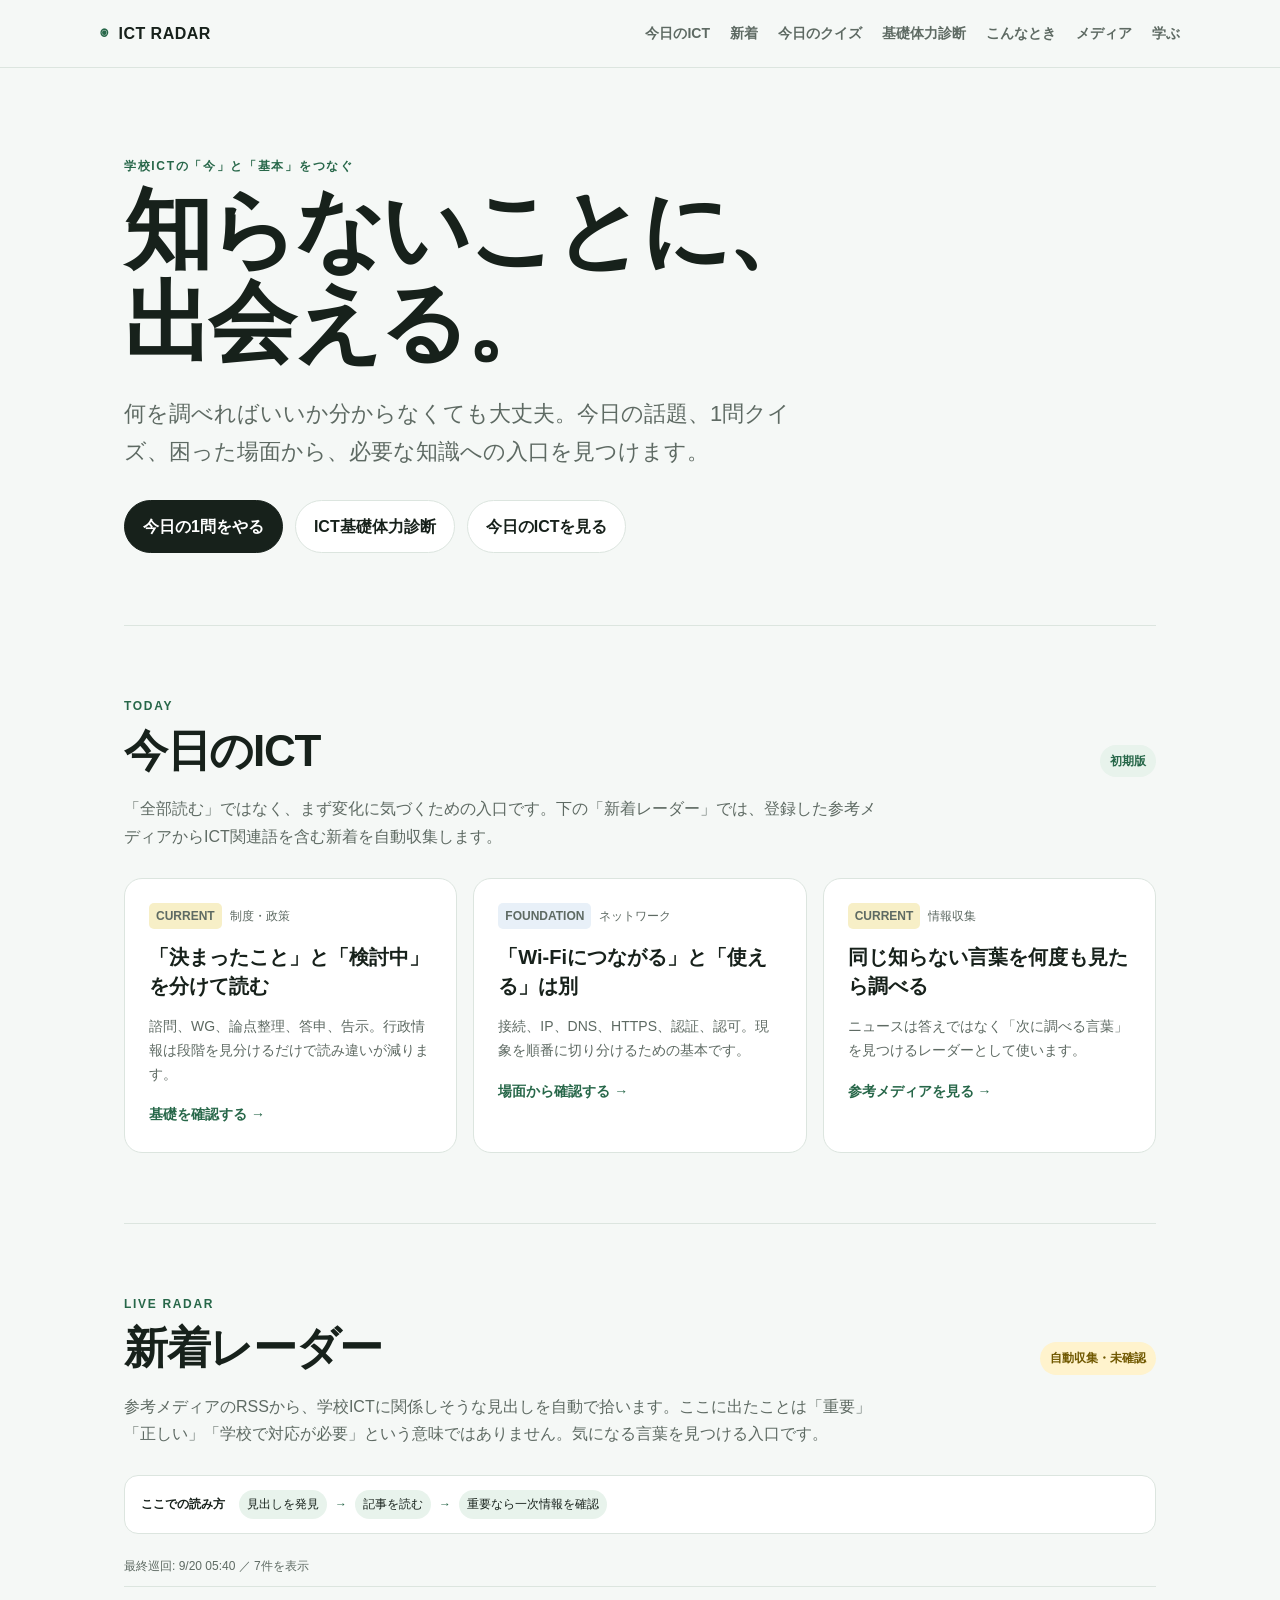
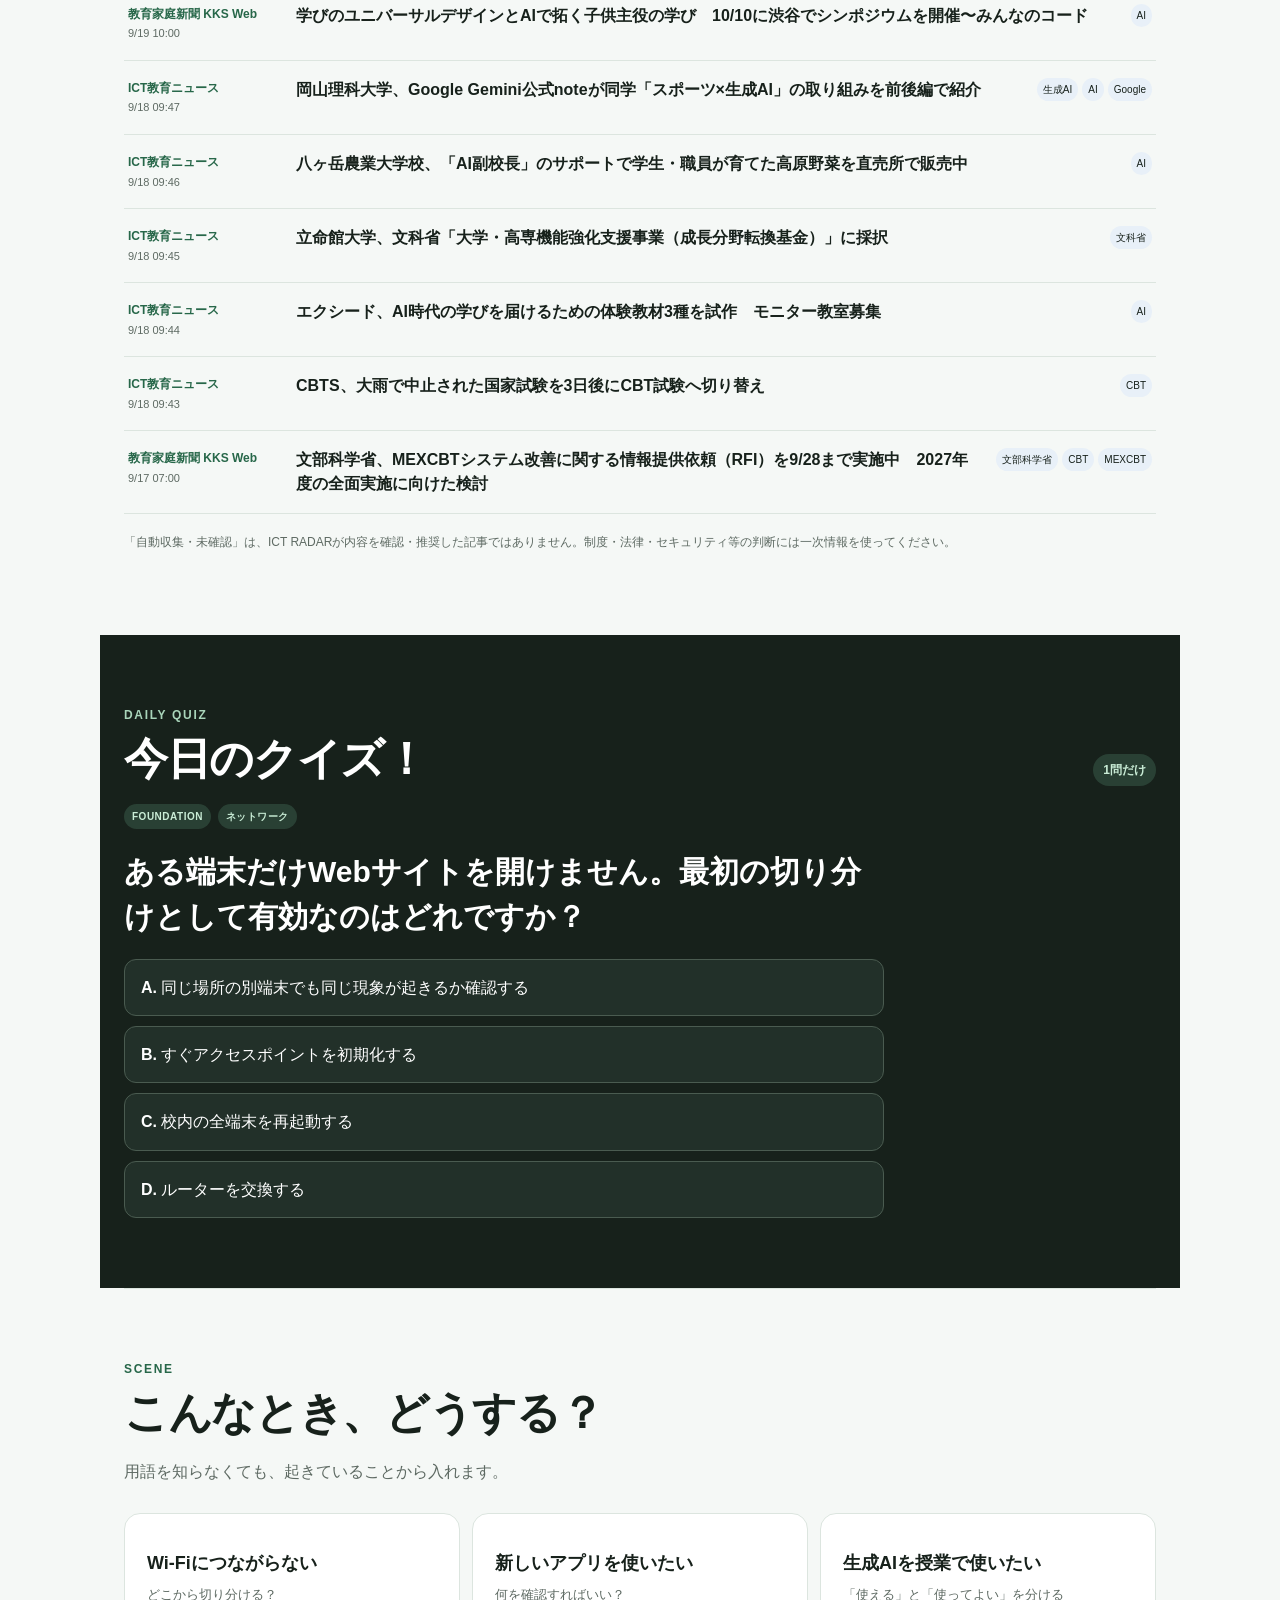
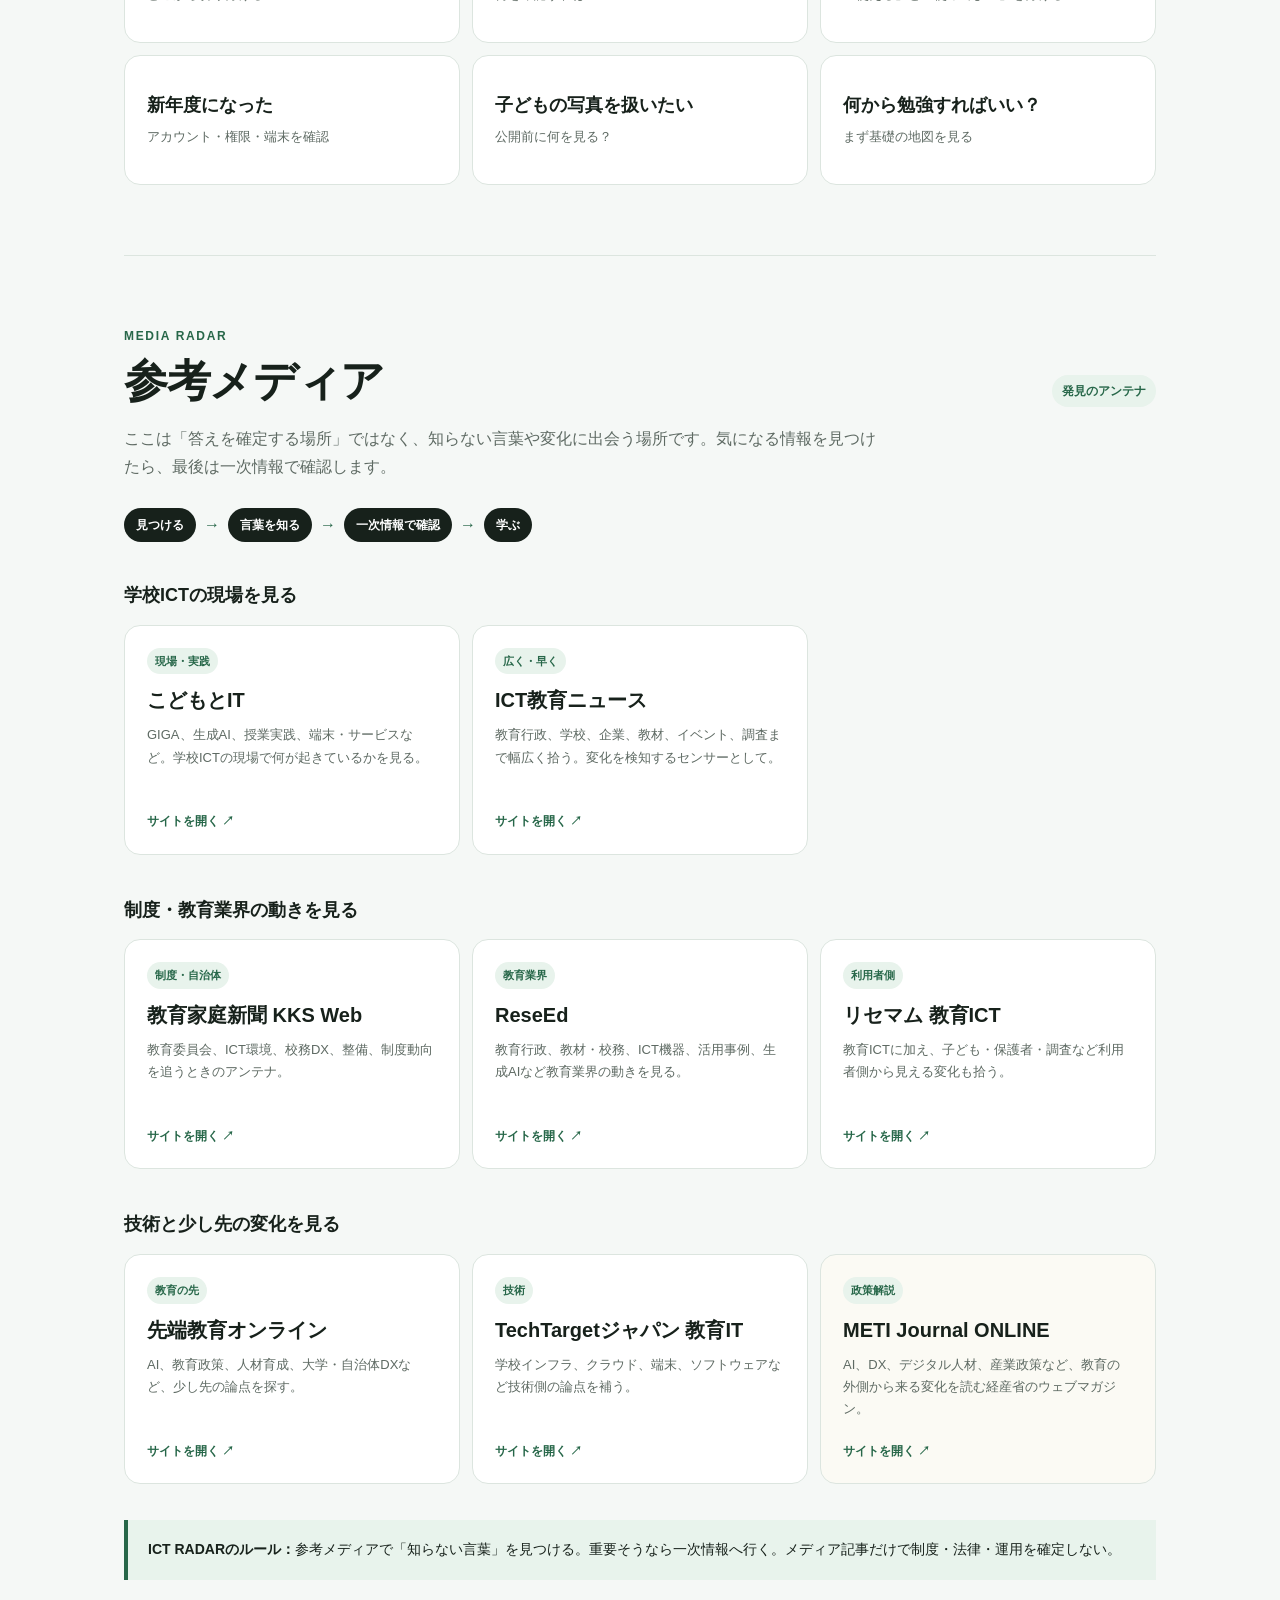
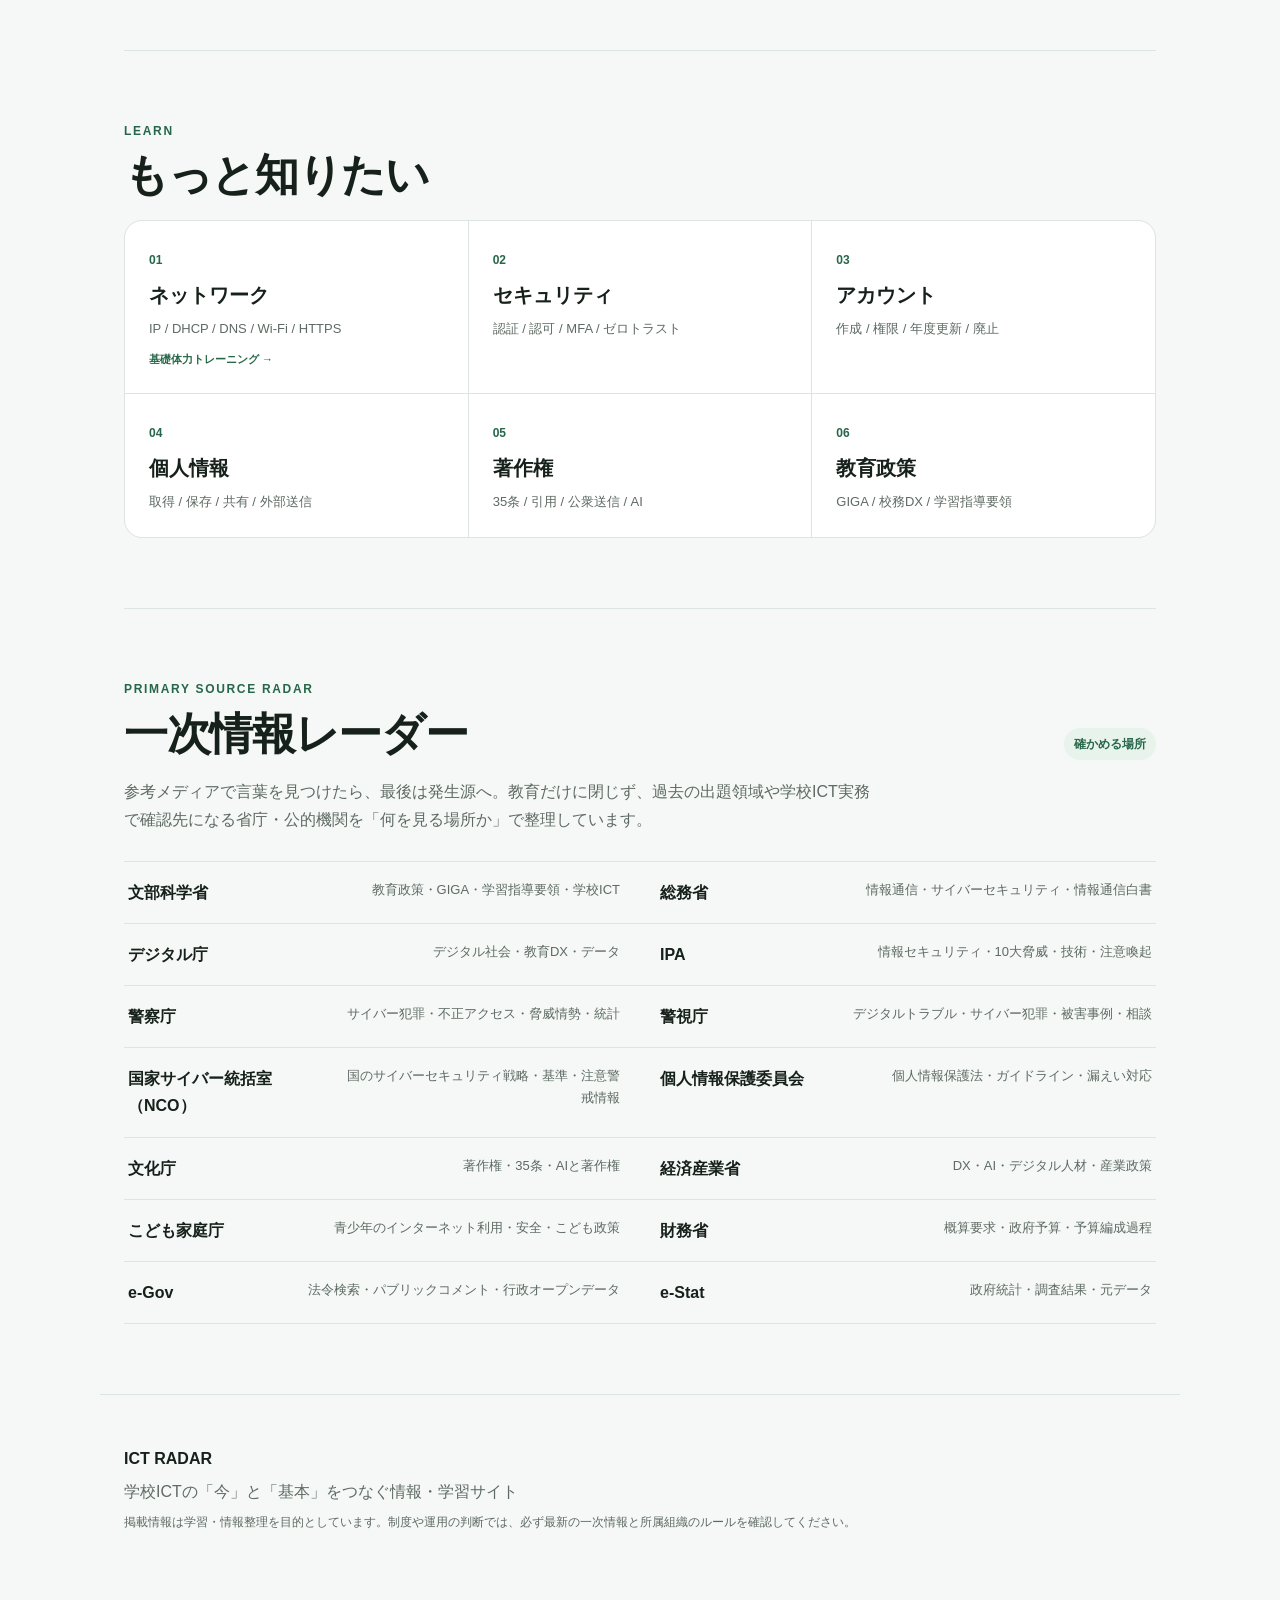
==== index.html @ 59b91ae8 "Expand primary source radar with government cyber and statistics sources" ====
<!doctype html>
<html lang="ja">
<head>
  <meta charset="utf-8">
  <meta name="viewport" content="width=device-width,initial-scale=1">
  <meta name="description" content="学校ICTの「今」と「基本」をつなぐ情報・学習サイト">
  <title>ICT RADAR</title>
  <link rel="stylesheet" href="styles.css">
</head>
<body>
<header class="site-header">
  <a class="brand" href="#top" aria-label="ICT RADAR トップ"><span class="brand-mark">◉</span><span>ICT RADAR</span></a>
  <nav aria-label="メインメニュー">
    <a href="#today">今日のICT</a><a href="#live">新着</a><a href="#quiz">今日のクイズ</a><a href="diagnosis.html">基礎体力診断</a><a href="#scene">こんなとき</a><a href="#media">メディア</a><a href="#learn">学ぶ</a>
  </nav>
</header>

<main id="top">
  <section class="hero">
    <p class="eyebrow">学校ICTの「今」と「基本」をつなぐ</p>
    <h1>知らないことに、<br>出会える。</h1>
    <p class="lead">何を調べればいいか分からなくても大丈夫。今日の話題、1問クイズ、困った場面から、必要な知識への入口を見つけます。</p>
    <div class="hero-actions"><a class="button primary" href="#quiz">今日の1問をやる</a><a class="button" href="diagnosis.html">ICT基礎体力診断</a><a class="button" href="#today">今日のICTを見る</a></div>
  </section>

  <section id="today" class="section">
    <div class="section-head"><div><p class="eyebrow">TODAY</p><h2>今日のICT</h2></div><span class="status">初期版</span></div>
    <p class="section-intro">「全部読む」ではなく、まず変化に気づくための入口です。下の「新着レーダー」では、登録した参考メディアからICT関連語を含む新着を自動収集します。</p>
    <div class="cards">
      <article class="card"><div class="meta"><span class="tag current">CURRENT</span><span>制度・政策</span></div><h3>「決まったこと」と「検討中」を分けて読む</h3><p>諮問、WG、論点整理、答申、告示。行政情報は段階を見分けるだけで読み違いが減ります。</p><a href="#learn">基礎を確認する →</a></article>
      <article class="card"><div class="meta"><span class="tag foundation">FOUNDATION</span><span>ネットワーク</span></div><h3>「Wi-Fiにつながる」と「使える」は別</h3><p>接続、IP、DNS、HTTPS、認証、認可。現象を順番に切り分けるための基本です。</p><a href="#scene">場面から確認する →</a></article>
      <article class="card"><div class="meta"><span class="tag current">CURRENT</span><span>情報収集</span></div><h3>同じ知らない言葉を何度も見たら調べる</h3><p>ニュースは答えではなく「次に調べる言葉」を見つけるレーダーとして使います。</p><a href="#media">参考メディアを見る →</a></article>
    </div>
  </section>


  <section id="live" class="section live-section">
    <div class="section-head">
      <div><p class="eyebrow">LIVE RADAR</p><h2>新着レーダー</h2></div>
      <span class="status auto-status">自動収集・未確認</span>
    </div>
    <p class="section-intro">参考メディアのRSSから、学校ICTに関係しそうな見出しを自動で拾います。ここに出たことは「重要」「正しい」「学校で対応が必要」という意味ではありません。気になる言葉を見つける入口です。</p>
    <div class="live-guide"><strong>ここでの読み方</strong><span>見出しを発見</span><b>→</b><span>記事を読む</span><b>→</b><span>重要なら一次情報を確認</span></div>
    <div id="radarMeta" class="radar-meta">新着データを読み込んでいます…</div>
    <div id="radarItems" class="radar-items" aria-live="polite"></div>
    <p class="radar-caution">「自動収集・未確認」は、ICT RADARが内容を確認・推奨した記事ではありません。制度・法律・セキュリティ等の判断には一次情報を使ってください。</p>
  </section>

  <section id="quiz" class="section quiz-section">
    <div class="section-head"><div><p class="eyebrow">DAILY QUIZ</p><h2>今日のクイズ！</h2></div><span class="one">1問だけ</span></div>
    <div id="quizBox" class="quiz-box" aria-live="polite"></div>
  </section>

  <section id="scene" class="section">
    <div class="section-head"><div><p class="eyebrow">SCENE</p><h2>こんなとき、どうする？</h2></div></div>
    <p class="section-intro">用語を知らなくても、起きていることから入れます。</p>
    <div class="scene-grid">
      <button class="scene-card" data-scene="wifi"><strong>Wi-Fiにつながらない</strong><span>どこから切り分ける？</span></button>
      <button class="scene-card" data-scene="app"><strong>新しいアプリを使いたい</strong><span>何を確認すればいい？</span></button>
      <button class="scene-card" data-scene="ai"><strong>生成AIを授業で使いたい</strong><span>「使える」と「使ってよい」を分ける</span></button>
      <button class="scene-card" data-scene="account"><strong>新年度になった</strong><span>アカウント・権限・端末を確認</span></button>
      <button class="scene-card" data-scene="photo"><strong>子どもの写真を扱いたい</strong><span>公開前に何を見る？</span></button>
      <button class="scene-card" data-scene="unknown"><strong>何から勉強すればいい？</strong><span>まず基礎の地図を見る</span></button>
    </div>
    <div id="sceneAnswer" class="scene-answer" hidden></div>
  </section>

  <section id="media" class="section media-section">
    <div class="section-head"><div><p class="eyebrow">MEDIA RADAR</p><h2>参考メディア</h2></div><span class="status">発見のアンテナ</span></div>
    <p class="section-intro">ここは「答えを確定する場所」ではなく、知らない言葉や変化に出会う場所です。気になる情報を見つけたら、最後は一次情報で確認します。</p>
    <div class="radar-flow" aria-label="ICT RADARの情報確認フロー"><span>見つける</span><b>→</b><span>言葉を知る</span><b>→</b><span>一次情報で確認</span><b>→</b><span>学ぶ</span></div>

    <div class="media-groups">
      <div class="media-group">
        <h3>学校ICTの現場を見る</h3>
        <div class="media-grid">
          <a class="media-card" href="https://edu.watch.impress.co.jp/" target="_blank" rel="noopener"><span class="media-type">現場・実践</span><strong>こどもとIT</strong><p>GIGA、生成AI、授業実践、端末・サービスなど。学校ICTの現場で何が起きているかを見る。</p><em>サイトを開く ↗</em></a>
          <a class="media-card" href="https://ict-enews.net/" target="_blank" rel="noopener"><span class="media-type">広く・早く</span><strong>ICT教育ニュース</strong><p>教育行政、学校、企業、教材、イベント、調査まで幅広く拾う。変化を検知するセンサーとして。</p><em>サイトを開く ↗</em></a>
        </div>
      </div>

      <div class="media-group">
        <h3>制度・教育業界の動きを見る</h3>
        <div class="media-grid">
          <a class="media-card" href="https://www.kknews.co.jp/ict" target="_blank" rel="noopener"><span class="media-type">制度・自治体</span><strong>教育家庭新聞 KKS Web</strong><p>教育委員会、ICT環境、校務DX、整備、制度動向を追うときのアンテナ。</p><em>サイトを開く ↗</em></a>
          <a class="media-card" href="https://reseed.resemom.jp/" target="_blank" rel="noopener"><span class="media-type">教育業界</span><strong>ReseEd</strong><p>教育行政、教材・校務、ICT機器、活用事例、生成AIなど教育業界の動きを見る。</p><em>サイトを開く ↗</em></a>
          <a class="media-card" href="https://resemom.jp/category/it-education/" target="_blank" rel="noopener"><span class="media-type">利用者側</span><strong>リセマム 教育ICT</strong><p>教育ICTに加え、子ども・保護者・調査など利用者側から見える変化も拾う。</p><em>サイトを開く ↗</em></a>
        </div>
      </div>

      <div class="media-group">
        <h3>技術と少し先の変化を見る</h3>
        <div class="media-grid">
          <a class="media-card" href="https://www.sentankyo.jp/" target="_blank" rel="noopener"><span class="media-type">教育の先</span><strong>先端教育オンライン</strong><p>AI、教育政策、人材育成、大学・自治体DXなど、少し先の論点を探す。</p><em>サイトを開く ↗</em></a>
          <a class="media-card" href="https://techtarget.itmedia.co.jp/tt/category/education/" target="_blank" rel="noopener"><span class="media-type">技術</span><strong>TechTargetジャパン 教育IT</strong><p>学校インフラ、クラウド、端末、ソフトウェアなど技術側の論点を補う。</p><em>サイトを開く ↗</em></a>
          <a class="media-card policy-media" href="https://journal.meti.go.jp/" target="_blank" rel="noopener"><span class="media-type">政策解説</span><strong>METI Journal ONLINE</strong><p>AI、DX、デジタル人材、産業政策など、教育の外側から来る変化を読む経産省のウェブマガジン。</p><em>サイトを開く ↗</em></a>
        </div>
      </div>
    </div>
    <p class="media-note"><strong>ICT RADARのルール：</strong>参考メディアで「知らない言葉」を見つける。重要そうなら一次情報へ行く。メディア記事だけで制度・法律・運用を確定しない。</p>
  </section>

  <section id="learn" class="section">
    <div class="section-head"><div><p class="eyebrow">LEARN</p><h2>もっと知りたい</h2></div></div>
    <div class="learn-grid">
      <a class="learn-link" href="network.html"><article><span>01</span><h3>ネットワーク</h3><p>IP / DHCP / DNS / Wi-Fi / HTTPS</p><b>基礎体力トレーニング →</b></article></a>
      <article><span>02</span><h3>セキュリティ</h3><p>認証 / 認可 / MFA / ゼロトラスト</p></article>
      <article><span>03</span><h3>アカウント</h3><p>作成 / 権限 / 年度更新 / 廃止</p></article>
      <article><span>04</span><h3>個人情報</h3><p>取得 / 保存 / 共有 / 外部送信</p></article>
      <article><span>05</span><h3>著作権</h3><p>35条 / 引用 / 公衆送信 / AI</p></article>
      <article><span>06</span><h3>教育政策</h3><p>GIGA / 校務DX / 学習指導要領</p></article>
    </div>
  </section>

  <section id="sources" class="section sources">
    <div class="section-head"><div><p class="eyebrow">PRIMARY SOURCE RADAR</p><h2>一次情報レーダー</h2></div><span class="status">確かめる場所</span></div>
    <p class="section-intro">参考メディアで言葉を見つけたら、最後は発生源へ。教育だけに閉じず、過去の出題領域や学校ICT実務で確認先になる省庁・公的機関を「何を見る場所か」で整理しています。</p>
    <div class="source-list">
      <a href="https://www.mext.go.jp/" target="_blank" rel="noopener"><strong>文部科学省</strong><span>教育政策・GIGA・学習指導要領・学校ICT</span></a>
      <a href="https://www.soumu.go.jp/main_sosiki/cybersecurity/kokumin/" target="_blank" rel="noopener"><strong>総務省</strong><span>情報通信・サイバーセキュリティ・情報通信白書</span></a>
      <a href="https://www.digital.go.jp/" target="_blank" rel="noopener"><strong>デジタル庁</strong><span>デジタル社会・教育DX・データ</span></a>
      <a href="https://www.ipa.go.jp/security/" target="_blank" rel="noopener"><strong>IPA</strong><span>情報セキュリティ・10大脅威・技術・注意喚起</span></a>
      <a href="https://www.npa.go.jp/bureau/cyber/" target="_blank" rel="noopener"><strong>警察庁</strong><span>サイバー犯罪・不正アクセス・脅威情勢・統計</span></a>
      <a href="https://www.keishicho.metro.tokyo.lg.jp/kurashi/cyber/" target="_blank" rel="noopener"><strong>警視庁</strong><span>デジタルトラブル・サイバー犯罪・被害事例・相談</span></a>
      <a href="https://www.cyber.go.jp/" target="_blank" rel="noopener"><strong>国家サイバー統括室（NCO）</strong><span>国のサイバーセキュリティ戦略・基準・注意警戒情報</span></a>
      <a href="https://www.ppc.go.jp/" target="_blank" rel="noopener"><strong>個人情報保護委員会</strong><span>個人情報保護法・ガイドライン・漏えい対応</span></a>
      <a href="https://www.bunka.go.jp/seisaku/chosakuken/" target="_blank" rel="noopener"><strong>文化庁</strong><span>著作権・35条・AIと著作権</span></a>
      <a href="https://www.meti.go.jp/" target="_blank" rel="noopener"><strong>経済産業省</strong><span>DX・AI・デジタル人材・産業政策</span></a>
      <a href="https://www.cfa.go.jp/policies/youth-kankyou/internet_use" target="_blank" rel="noopener"><strong>こども家庭庁</strong><span>青少年のインターネット利用・安全・こども政策</span></a>
      <a href="https://www.mof.go.jp/policy/budget/" target="_blank" rel="noopener"><strong>財務省</strong><span>概算要求・政府予算・予算編成過程</span></a>
      <a href="https://www.e-gov.go.jp/" target="_blank" rel="noopener"><strong>e-Gov</strong><span>法令検索・パブリックコメント・行政オープンデータ</span></a>
      <a href="https://www.e-stat.go.jp/" target="_blank" rel="noopener"><strong>e-Stat</strong><span>政府統計・調査結果・元データ</span></a>
    </div>
  </section>
</main>

<footer>
  <strong>ICT RADAR</strong><p>学校ICTの「今」と「基本」をつなぐ情報・学習サイト</p>
  <p class="small">掲載情報は学習・情報整理を目的としています。制度や運用の判断では、必ず最新の一次情報と所属組織のルールを確認してください。</p>
</footer>
<script src="app.js"></script>
</body>
</html>
---- styles.css ----
:root{--ink:#17211b;--muted:#5e6a63;--line:#dce5df;--bg:#f5f8f6;--card:#fff;--green:#276749;--pale:#e8f3ec;--yellow:#f7efc7;--blue:#e8f0f8;--max:1080px}*{box-sizing:border-box}html{scroll-behavior:smooth}body{margin:0;font-family:-apple-system,BlinkMacSystemFont,"Segoe UI","Noto Sans JP",sans-serif;color:var(--ink);background:var(--bg);line-height:1.7}.site-header{height:68px;padding:0 max(20px,calc((100% - var(--max))/2));display:flex;align-items:center;justify-content:space-between;background:rgba(245,248,246,.95);border-bottom:1px solid var(--line);position:sticky;top:0;z-index:10}.brand{display:flex;gap:10px;align-items:center;font-weight:800;text-decoration:none;color:var(--ink);letter-spacing:.03em}.brand-mark{color:var(--green)}nav{display:flex;gap:20px}nav a{color:var(--muted);text-decoration:none;font-size:14px;font-weight:700}main{max-width:var(--max);margin:auto;padding:0 24px}.hero{padding:88px 0 72px;max-width:780px}.eyebrow{font-size:12px;font-weight:800;letter-spacing:.14em;color:var(--green);margin:0 0 8px;text-transform:uppercase}.hero h1{font-size:clamp(48px,8vw,88px);line-height:1.05;letter-spacing:-.04em;margin:0 0 26px}.lead{font-size:clamp(17px,2.2vw,22px);color:var(--muted);max-width:680px}.hero-actions{display:flex;gap:12px;flex-wrap:wrap;margin-top:30px}.button{display:inline-block;padding:12px 18px;border:1px solid var(--line);border-radius:999px;text-decoration:none;color:var(--ink);font-weight:800;background:white}.button.primary{background:var(--ink);color:white;border-color:var(--ink)}.section{padding:70px 0;border-top:1px solid var(--line)}.section-head{display:flex;align-items:end;justify-content:space-between;gap:20px;margin-bottom:18px}.section h2{font-size:clamp(30px,4vw,44px);line-height:1.2;margin:0;letter-spacing:-.03em}.section-intro{color:var(--muted);max-width:760px;margin:0 0 28px}.status,.one{font-size:12px;font-weight:800;padding:6px 10px;border-radius:999px;background:var(--pale);color:var(--green);white-space:nowrap}.cards{display:grid;grid-template-columns:repeat(3,1fr);gap:16px}.card{background:var(--card);border:1px solid var(--line);border-radius:18px;padding:24px}.card h3{font-size:20px;line-height:1.45;margin:14px 0 10px}.card p{color:var(--muted);font-size:14px}.card a{color:var(--green);font-weight:800;text-decoration:none;font-size:14px}.meta{display:flex;gap:8px;align-items:center;color:var(--muted);font-size:12px}.tag{font-weight:900;padding:3px 7px;border-radius:5px}.tag.current{background:var(--yellow)}.tag.foundation{background:var(--blue)}.quiz-section{background:var(--ink);color:white;margin-left:-24px;margin-right:-24px;padding-left:24px;padding-right:24px;border:0}.quiz-section .eyebrow{color:#a9d5ba}.quiz-section .one{background:#294034;color:#c9ecd6}.quiz-box{max-width:760px}.quiz-question{font-size:clamp(22px,3vw,30px);font-weight:800;line-height:1.5;margin:20px 0}.quiz-options{display:grid;gap:10px}.quiz-option{width:100%;text-align:left;padding:14px 16px;border:1px solid #4a5b50;border-radius:12px;background:#223029;color:white;font:inherit;cursor:pointer}.quiz-option:hover,.quiz-option:focus{border-color:#a9d5ba}.quiz-option[disabled]{cursor:default;opacity:.8}.quiz-result{margin-top:18px;padding:18px;border-radius:14px;background:#f6f8f7;color:var(--ink)}.quiz-result strong{display:block;font-size:18px;margin-bottom:6px}.scene-grid{display:grid;grid-template-columns:repeat(3,1fr);gap:12px}.scene-card{text-align:left;padding:22px;border:1px solid var(--line);border-radius:16px;background:white;color:var(--ink);font:inherit;cursor:pointer;min-height:130px}.scene-card strong,.scene-card span{display:block}.scene-card strong{font-size:18px;line-height:1.45}.scene-card span{font-size:13px;color:var(--muted);margin-top:8px}.scene-card:hover,.scene-card:focus{border-color:var(--green)}.scene-answer{margin-top:16px;padding:24px;background:var(--pale);border-radius:16px}.scene-answer h3{margin-top:0}.scene-answer p{margin-bottom:0}.radar-flow{display:flex;align-items:center;gap:8px;flex-wrap:wrap;margin:4px 0 38px}.radar-flow span{background:var(--ink);color:white;border-radius:999px;padding:7px 12px;font-size:12px;font-weight:800}.radar-flow b{color:var(--green)}.media-groups{display:grid;gap:40px}.media-group h3{font-size:18px;margin:0 0 14px}.media-grid{display:grid;grid-template-columns:repeat(3,1fr);gap:12px}.media-card{display:flex;flex-direction:column;min-height:230px;padding:22px;border:1px solid var(--line);border-radius:16px;background:white;color:var(--ink);text-decoration:none;transition:transform .15s ease,border-color .15s ease}.media-card:hover,.media-card:focus{border-color:var(--green);transform:translateY(-2px)}.media-type{align-self:flex-start;background:var(--pale);color:var(--green);font-size:11px;font-weight:900;border-radius:999px;padding:4px 8px;margin-bottom:13px}.media-card strong{font-size:20px;line-height:1.35}.media-card p{color:var(--muted);font-size:13px;margin:10px 0 18px}.media-card em{font-style:normal;color:var(--green);font-size:12px;font-weight:800;margin-top:auto}.policy-media{background:#fbfaf4}.media-note{margin:36px 0 0;padding:18px 20px;border-left:4px solid var(--green);background:var(--pale);font-size:14px}.learn-grid{display:grid;grid-template-columns:repeat(3,1fr);gap:1px;background:var(--line);border:1px solid var(--line);border-radius:18px;overflow:hidden}.learn-grid article{background:white;padding:24px}.learn-grid span{font-size:12px;color:var(--green);font-weight:900}.learn-grid h3{margin:6px 0;font-size:20px}.learn-grid p{margin:0;color:var(--muted);font-size:13px}.source-list{display:grid;grid-template-columns:1fr 1fr;border-top:1px solid var(--line)}.source-list a{display:flex;justify-content:space-between;gap:18px;padding:17px 4px;border-bottom:1px solid var(--line);color:var(--ink);text-decoration:none}.source-list a:nth-child(odd){padding-right:20px}.source-list a:nth-child(even){padding-left:20px}.source-list span{font-size:13px;color:var(--muted);text-align:right}footer{max-width:var(--max);margin:0 auto;padding:50px 24px 70px;border-top:1px solid var(--line);color:var(--muted)}footer strong{color:var(--ink)}footer p{margin:6px 0}.small{font-size:12px;max-width:760px}@media(max-width:760px){.site-header nav{display:none}.hero{padding:58px 0 52px}.cards,.scene-grid,.learn-grid,.media-grid{grid-template-columns:1fr}.media-card{min-height:0}.source-list{grid-template-columns:1fr}.source-list a:nth-child(n){padding-left:4px;padding-right:4px}.section{padding:52px 0}.quiz-section{padding-top:52px;padding-bottom:52px}.source-list a{display:block}.source-list span{display:block;text-align:left;margin-top:4px}.radar-flow{gap:6px}.radar-flow span{font-size:11px;padding:6px 9px}}.live-section{position:relative}.auto-status{background:#fff3cd;color:#705800}.live-guide{display:flex;align-items:center;gap:8px;flex-wrap:wrap;margin:0 0 22px;padding:14px 16px;border:1px solid var(--line);border-radius:14px;background:white;font-size:12px}.live-guide strong{margin-right:6px}.live-guide span{padding:4px 8px;background:var(--pale);border-radius:999px}.live-guide b{color:var(--green)}.radar-meta{font-size:12px;color:var(--muted);margin:0 0 10px}.radar-items{border-top:1px solid var(--line)}.radar-item{display:grid;grid-template-columns:150px 1fr auto;gap:18px;align-items:start;padding:17px 4px;border-bottom:1px solid var(--line)}.radar-item-meta{display:flex;flex-direction:column;font-size:11px;color:var(--muted)}.radar-item-meta b{color:var(--green);font-size:12px}.radar-item a{color:var(--ink);text-decoration:none;font-weight:750;line-height:1.5}.radar-item a:hover{text-decoration:underline}.radar-keywords{display:flex;gap:4px;flex-wrap:wrap;justify-content:flex-end;max-width:220px}.radar-keywords span{font-size:10px;padding:3px 6px;border-radius:999px;background:var(--blue);white-space:nowrap}.radar-caution{font-size:12px;color:var(--muted);margin-top:18px}.radar-empty{padding:22px 4px;color:var(--muted);font-size:14px}@media(max-width:760px){.radar-item{grid-template-columns:1fr;gap:7px}.radar-item-meta{flex-direction:row;gap:8px}.radar-keywords{justify-content:flex-start;max-width:none}.live-guide strong{width:100%}}.quiz-meta{display:flex;gap:7px;flex-wrap:wrap;margin:16px 0 4px}.quiz-meta span{font-size:10px;font-weight:900;letter-spacing:.05em;padding:4px 8px;border-radius:999px;background:#294034;color:#c9ecd6}.quiz-takeaway{margin-top:14px;padding-top:12px;border-top:1px solid var(--line)}.quiz-loading{color:#c9d4cd;padding:16px 0}.topic-hero{padding:64px 0 60px;max-width:900px}.topic-hero h1{font-size:clamp(46px,7vw,78px);line-height:1.08;letter-spacing:-.04em;margin:8px 0 24px}.topic-back a{color:var(--muted);text-decoration:none;font-size:13px;font-weight:700}.topic-principle{margin-top:30px;padding:18px 20px;border-left:4px solid var(--green);background:var(--pale);display:flex;gap:16px;flex-wrap:wrap}.topic-principle strong{color:var(--green)}.network-map{display:flex;align-items:stretch;gap:7px;overflow-x:auto;padding:10px 0 20px}.network-map div{min-width:112px;background:white;border:1px solid var(--line);border-radius:14px;padding:16px 12px;text-align:center}.network-map b,.network-map span{display:block}.network-map span{font-size:11px;color:var(--muted);margin-top:4px}.network-map i{align-self:center;color:var(--green);font-style:normal;font-weight:900}.distinction{margin-top:20px;background:white;border:1px solid var(--line);border-radius:16px;padding:22px}.distinction>b{color:var(--green)}.distinction p{margin:7px 0 0}.distinction .button{margin-top:15px}.concept-grid{display:grid;grid-template-columns:repeat(2,1fr);gap:12px}.concept-grid article{background:white;border:1px solid var(--line);border-radius:16px;padding:22px}.concept-grid article>span{font-size:11px;color:var(--green);font-weight:900}.concept-grid h3{font-size:21px;margin:4px 0 7px}.concept-grid p{font-size:14px;color:var(--muted);margin:0 0 14px}.concept-grid b{display:block;font-size:12px;padding-top:12px;border-top:1px solid var(--line)}.diagnose-flow{display:grid;grid-template-columns:repeat(4,1fr);gap:10px}.diagnose-flow article{background:white;border:1px solid var(--line);border-radius:15px;padding:20px}.diagnose-flow span{display:inline-grid;place-items:center;width:28px;height:28px;border-radius:50%;background:var(--ink);color:white;font-size:12px;font-weight:900}.diagnose-flow h3{margin:10px 0 4px}.diagnose-flow p{font-size:13px;color:var(--muted);margin:0}.authority-box{margin-top:20px;padding:25px;background:var(--ink);color:white;border-radius:17px}.authority-box .eyebrow{color:#a9d5ba}.authority-box h3{font-size:22px;margin:4px 0 8px}.authority-box p:last-child{color:#c9d4cd;margin-bottom:0}.current-grid{display:grid;grid-template-columns:repeat(2,1fr);gap:12px}.current-card{background:white;border:1px solid var(--line);border-radius:16px;padding:22px}.current-card>div{display:flex;align-items:center;justify-content:space-between;gap:10px}.checked{font-size:10px;color:var(--muted)}.current-card h3{font-size:19px;line-height:1.5;margin:12px 0 8px}.current-card p{font-size:13px;color:var(--muted)}.current-card a{font-size:12px;color:var(--green);font-weight:800;text-decoration:none}.update-policy{margin-top:24px;padding:22px;background:var(--pale);border-radius:16px}.update-policy h3{margin-top:0}.update-policy p{margin-bottom:0;font-size:14px}.learn-link{color:inherit;text-decoration:none;background:white}.learn-link article{height:100%;transition:background .15s}.learn-link:hover article{background:var(--pale)}.learn-link b{display:block;color:var(--green);font-size:11px;margin-top:10px}@media(max-width:760px){.concept-grid,.current-grid,.diagnose-flow{grid-template-columns:1fr}.topic-hero{padding-top:42px}.network-map{margin-right:-24px;padding-right:24px}}.source-change-alert{margin:0 0 18px;padding:16px 18px;border:1px solid #d7a928;border-radius:14px;background:#fff7d9}.source-change-alert b{display:block}.source-change-alert p{margin:5px 0 0;font-size:13px;color:var(--muted)}.diagnosis-hero{max-width:960px}.diagnosis-model{display:grid;grid-template-columns:repeat(4,1fr);gap:10px;margin-top:30px}.diagnosis-model>div{background:white;border:1px solid var(--line);border-radius:15px;padding:16px}.diagnosis-model b,.diagnosis-model span,.diagnosis-model small{display:block}.diagnosis-model b{font-size:12px}.diagnosis-model span{font-size:12px;margin:6px 0}.diagnosis-model small{color:var(--muted)}.course-grid{display:grid;grid-template-columns:repeat(2,1fr);gap:14px}.course-card{background:white;border:1px solid var(--line);border-radius:18px;padding:26px}.course-card h3{font-size:25px;margin:6px 0}.course-card>strong{font-size:44px;letter-spacing:-.04em}.course-card p{color:var(--muted);font-size:14px}.course-time{font-size:11px;color:var(--green);font-weight:900}.diagnosis-note{font-size:12px;color:var(--muted);margin-top:18px}.diag-topline{display:flex;justify-content:space-between;gap:10px;align-items:center;margin-bottom:12px}.text-button{border:0;background:none;color:var(--green);font-weight:800;cursor:pointer}.diag-progress{height:7px;background:#e4e9e6;border-radius:99px;overflow:hidden}.diag-progress>div{height:100%;background:var(--green);transition:width .2s}.diag-question{max-width:850px;margin:22px auto 0;background:white;border:1px solid var(--line);border-radius:20px;padding:clamp(20px,4vw,38px)}.diag-qmeta{display:flex;gap:8px}.diag-qmeta span{font-size:10px;font-weight:900;padding:4px 8px;border-radius:99px;background:var(--pale)}.diag-question h3{font-size:25px;margin:12px 0}.diag-prompt{line-height:1.9;white-space:normal}.diag-options{display:grid;gap:9px;margin:22px 0}.diag-options label{display:flex;align-items:flex-start;gap:10px;border:1px solid var(--line);border-radius:13px;padding:14px;cursor:pointer}.diag-options label:has(input:checked){border-color:var(--green);background:var(--pale)}.diag-options input{margin-top:4px;accent-color:var(--green)}.confidence{border:0;border-top:1px solid var(--line);margin:24px 0 0;padding:20px 0 0}.confidence legend{font-weight:900;padding-right:12px}.confidence label{display:inline-flex;align-items:center;gap:6px;margin:10px 18px 0 0;font-size:13px}.confidence input{accent-color:var(--green)}.diag-written{display:block;margin:20px 0}.diag-written span{display:block;font-size:12px;font-weight:800;margin-bottom:7px}.diag-written textarea{width:100%;box-sizing:border-box;border:1px solid var(--line);border-radius:12px;padding:13px;font:inherit;resize:vertical}.diag-written.compact textarea{min-height:70px}.diag-error{color:#9b341d;background:#fff0ea;padding:10px 12px;border-radius:10px;font-size:12px}.diag-nav{display:flex;justify-content:space-between;gap:12px;margin-top:24px}.result-status-grid{display:grid;grid-template-columns:repeat(4,1fr);gap:10px}.result-status{background:white;border:1px solid var(--line);border-radius:16px;padding:18px}.result-status b,.result-status strong,.result-status span{display:block}.result-status b{font-size:11px}.result-status strong{font-size:40px;margin:7px 0}.result-status span{font-size:11px;color:var(--muted)}.result-status.misconception{border-color:#d6a08f}.result-status.fuzzy{border-color:#d6c68f}.result-reading{background:var(--pale);padding:16px 18px;border-radius:13px;font-size:13px;margin:16px 0 28px}.result-set-grid{display:grid;grid-template-columns:repeat(2,1fr);gap:10px}.result-set-grid article{background:white;border:1px solid var(--line);border-radius:15px;padding:18px}.result-set-grid span{font-size:10px;color:var(--green);font-weight:900}.result-set-grid h3{font-size:17px;margin:6px 0}.result-set-grid p{font-size:11px;color:var(--muted);margin:0}.review-title{margin-top:34px}.review-list{display:grid;gap:8px}.review-item{background:white;border:1px solid var(--line);border-radius:13px;padding:0 16px}.review-item summary{display:flex;gap:12px;align-items:center;padding:14px 0;cursor:pointer}.review-item summary b{font-size:10px;min-width:100px}.review-item>div{padding:0 0 16px;font-size:13px}.review-item>div p{margin:7px 0}.review-item a{color:var(--green);font-weight:800;text-decoration:none}.school-link{color:var(--muted)}.rubric-box{margin-top:28px;background:var(--ink);color:white;border-radius:17px;padding:24px}.rubric-box .eyebrow{color:#a9d5ba}.rubric-box pre{white-space:pre-wrap;font:inherit;font-size:12px;line-height:1.8;color:#dce5e0}.result-actions{display:flex;gap:10px;flex-wrap:wrap;margin-top:28px}@media(max-width:760px){.diagnosis-model,.result-status-grid{grid-template-columns:repeat(2,1fr)}.course-grid,.result-set-grid{grid-template-columns:1fr}.diag-question{padding:20px 16px}.confidence label{display:flex;margin-right:0}.review-item summary{align-items:flex-start;flex-direction:column;gap:4px}}
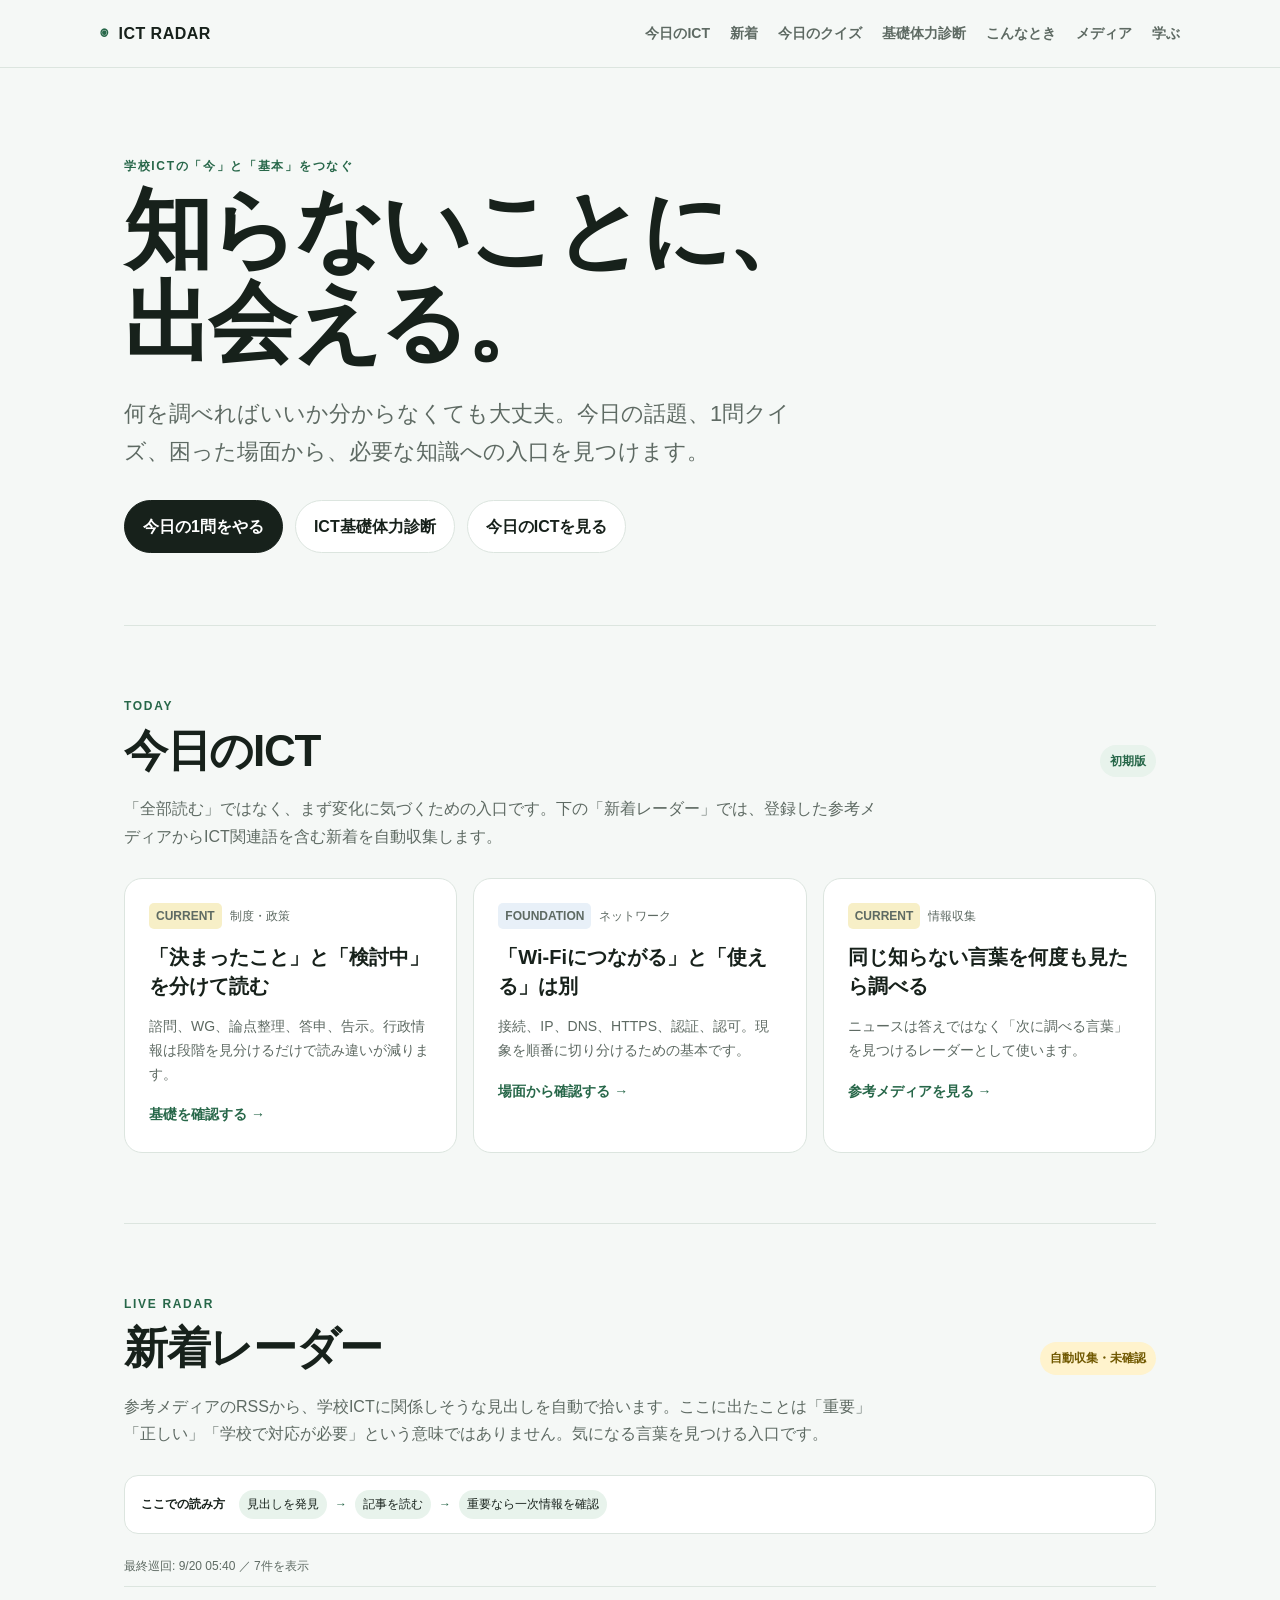
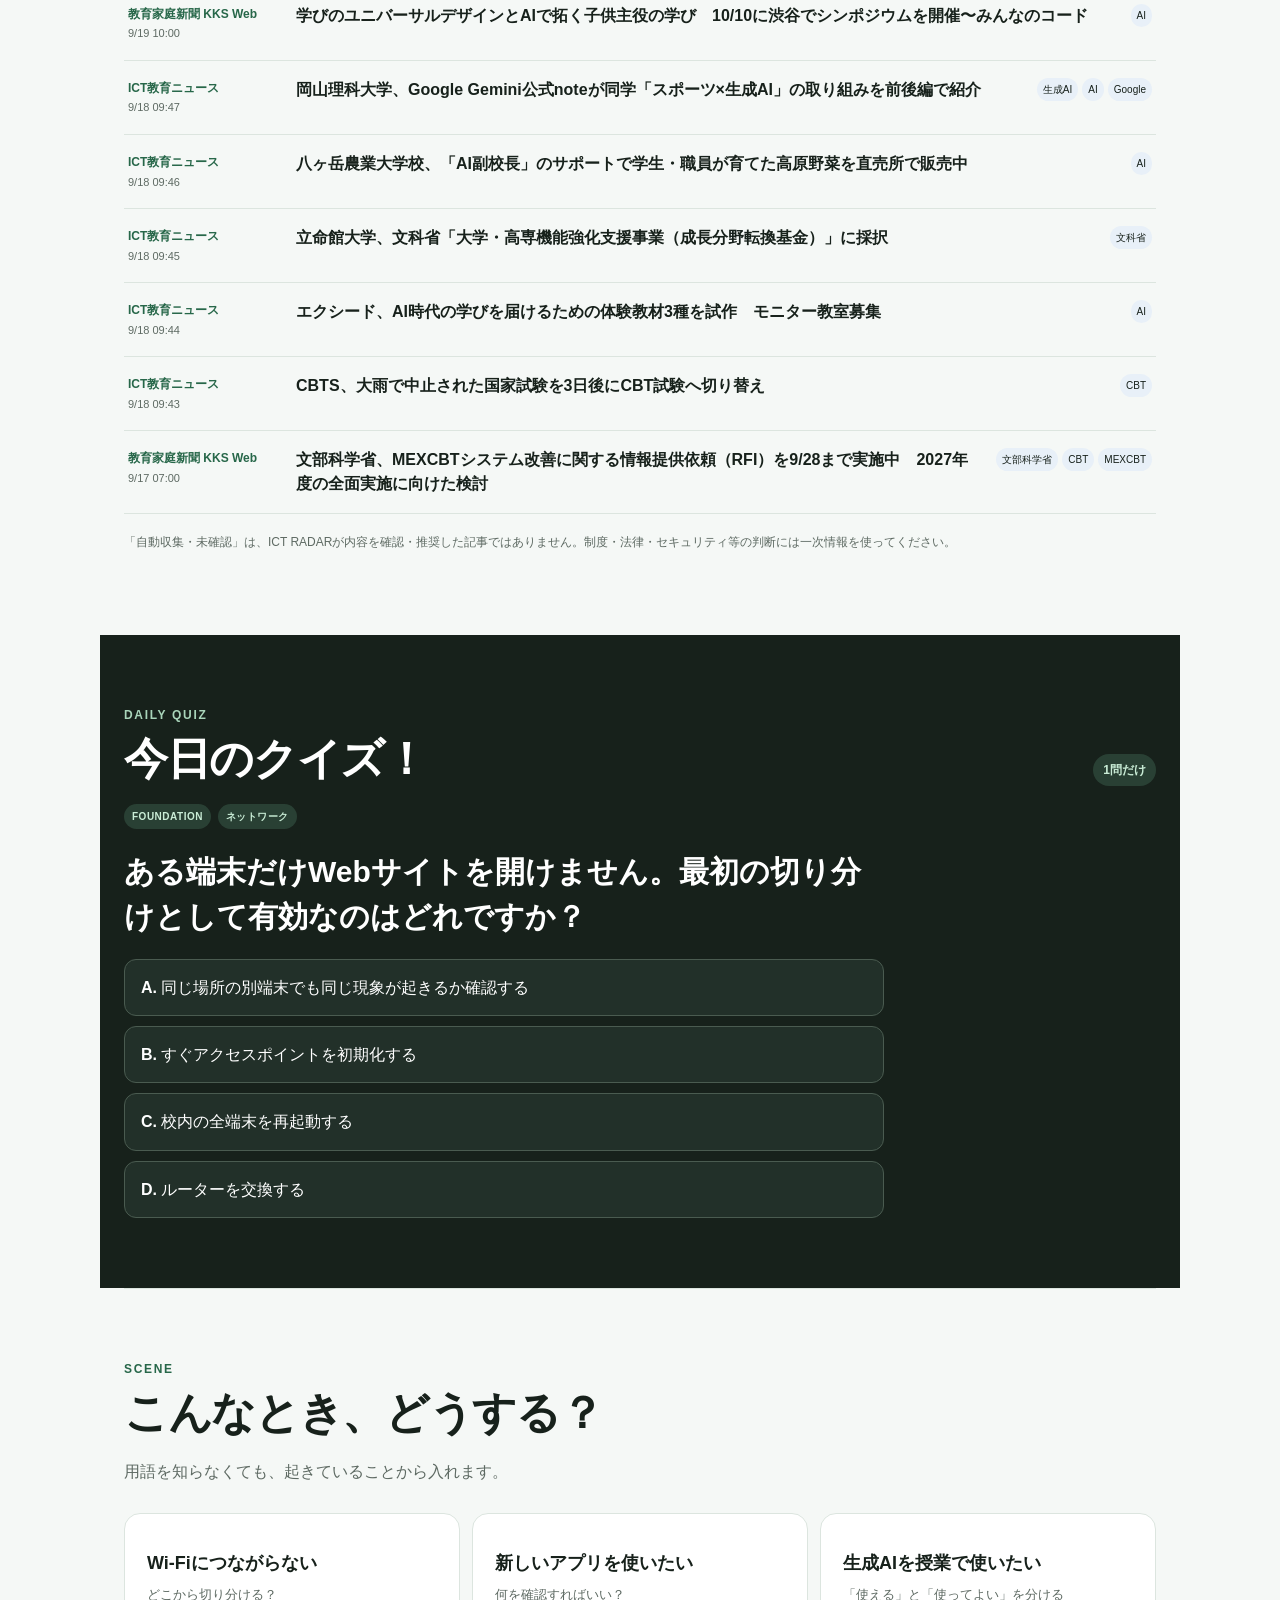
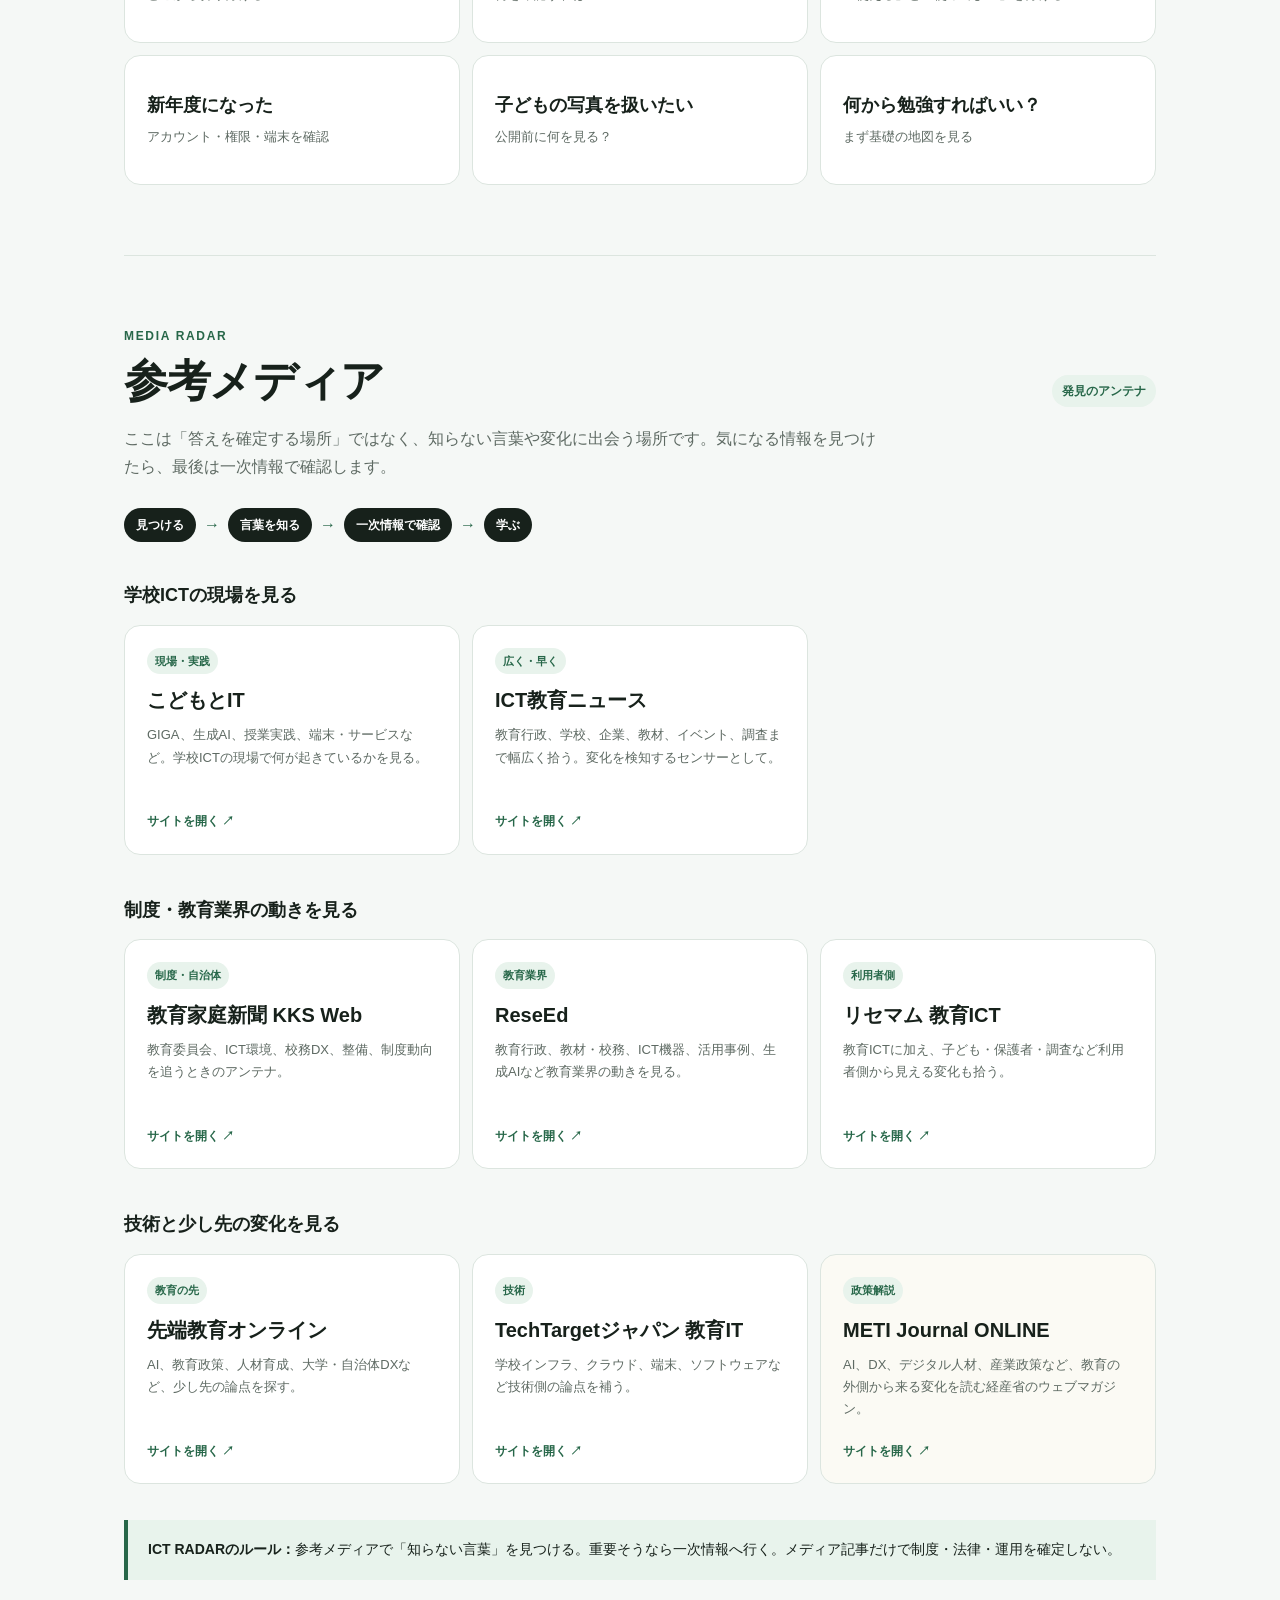
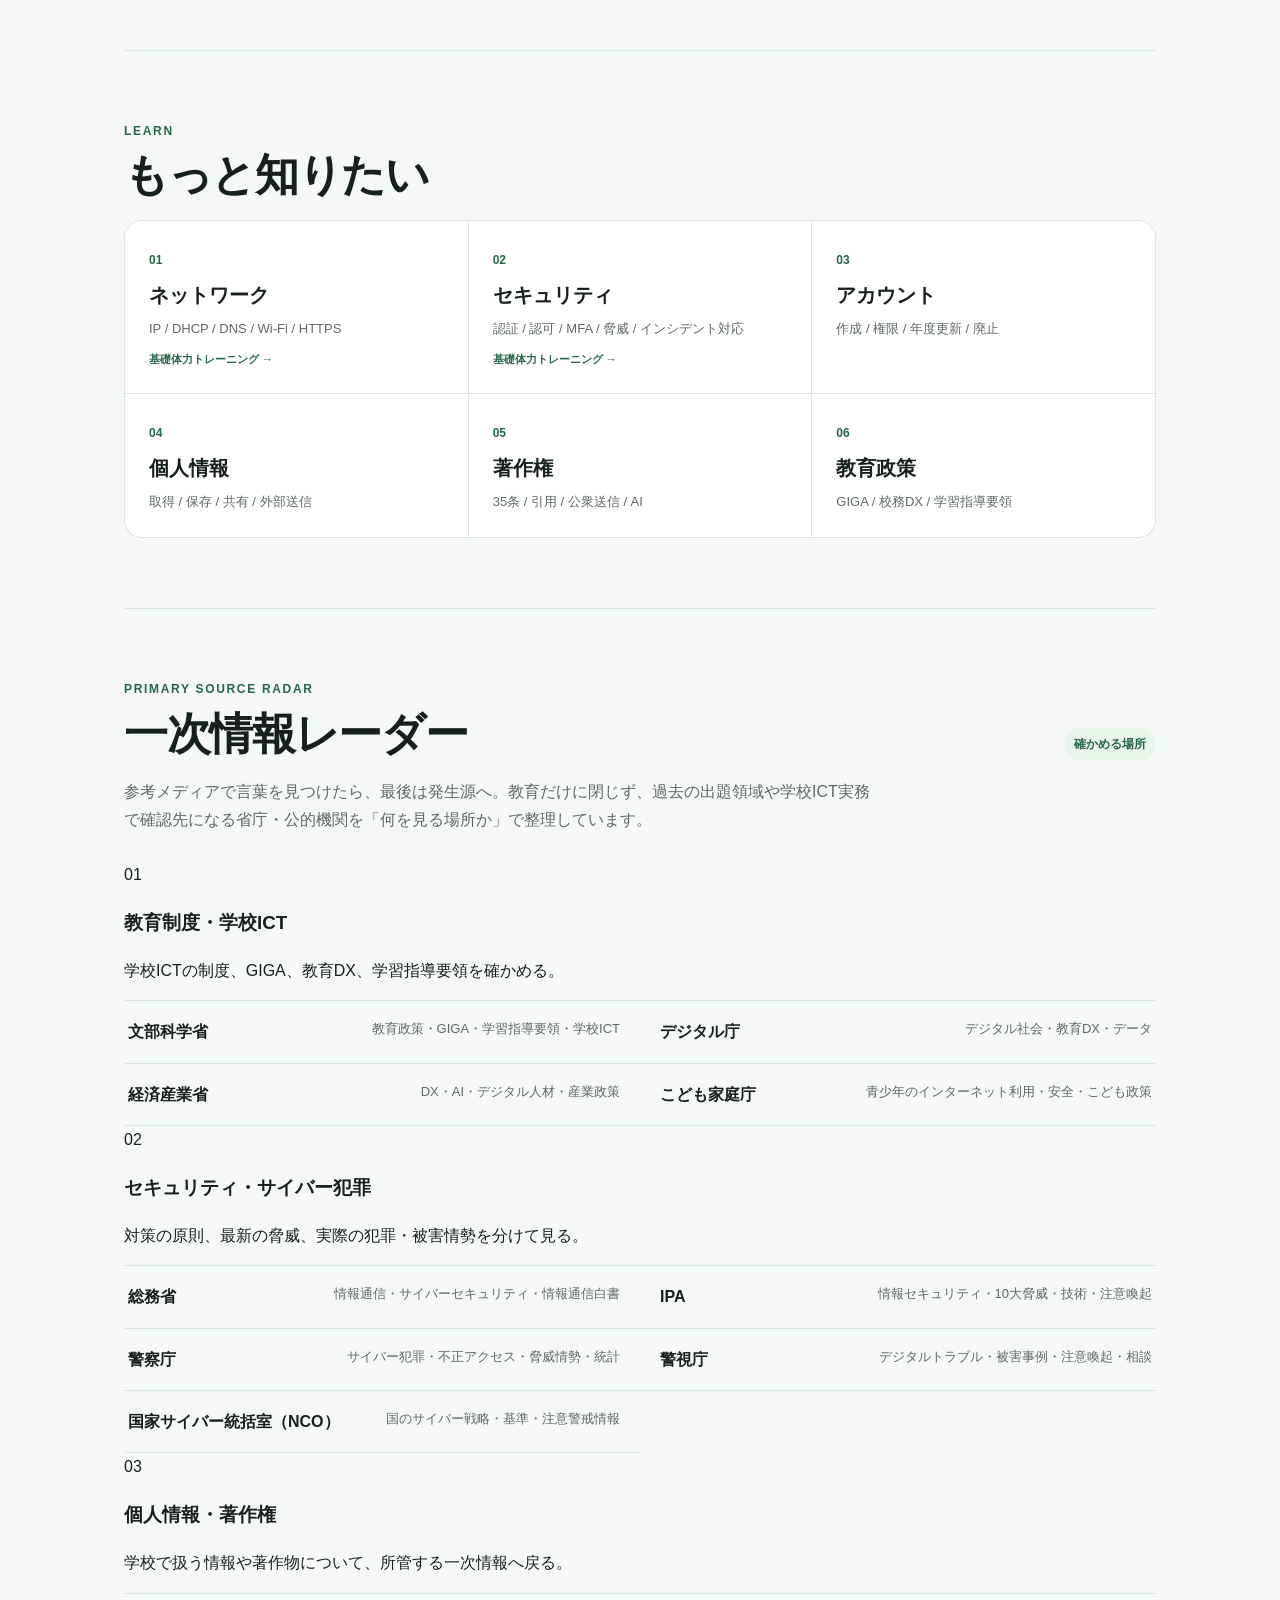
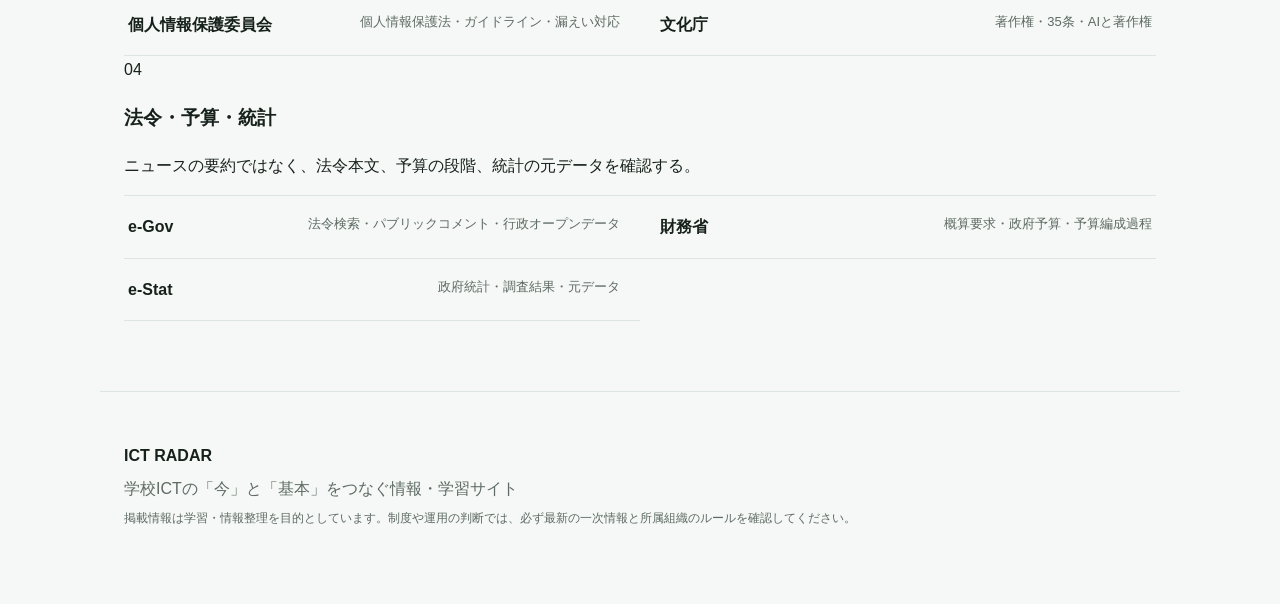
==== commit b5983657: "Group primary sources and link security training" ====
--- a/index.html
+++ b/index.html
@@ -104,7 +104,7 @@
     <div class="section-head"><div><p class="eyebrow">LEARN</p><h2>もっと知りたい</h2></div></div>
     <div class="learn-grid">
       <a class="learn-link" href="network.html"><article><span>01</span><h3>ネットワーク</h3><p>IP / DHCP / DNS / Wi-Fi / HTTPS</p><b>基礎体力トレーニング →</b></article></a>
-      <article><span>02</span><h3>セキュリティ</h3><p>認証 / 認可 / MFA / ゼロトラスト</p></article>
+      <a class="learn-link" href="security.html"><article><span>02</span><h3>セキュリティ</h3><p>認証 / 認可 / MFA / 脅威 / インシデント対応</p><b>基礎体力トレーニング →</b></article></a>
       <article><span>03</span><h3>アカウント</h3><p>作成 / 権限 / 年度更新 / 廃止</p></article>
       <article><span>04</span><h3>個人情報</h3><p>取得 / 保存 / 共有 / 外部送信</p></article>
       <article><span>05</span><h3>著作権</h3><p>35条 / 引用 / 公衆送信 / AI</p></article>
@@ -115,21 +115,41 @@
   <section id="sources" class="section sources">
     <div class="section-head"><div><p class="eyebrow">PRIMARY SOURCE RADAR</p><h2>一次情報レーダー</h2></div><span class="status">確かめる場所</span></div>
     <p class="section-intro">参考メディアで言葉を見つけたら、最後は発生源へ。教育だけに閉じず、過去の出題領域や学校ICT実務で確認先になる省庁・公的機関を「何を見る場所か」で整理しています。</p>
-    <div class="source-list">
-      <a href="https://www.mext.go.jp/" target="_blank" rel="noopener"><strong>文部科学省</strong><span>教育政策・GIGA・学習指導要領・学校ICT</span></a>
-      <a href="https://www.soumu.go.jp/main_sosiki/cybersecurity/kokumin/" target="_blank" rel="noopener"><strong>総務省</strong><span>情報通信・サイバーセキュリティ・情報通信白書</span></a>
-      <a href="https://www.digital.go.jp/" target="_blank" rel="noopener"><strong>デジタル庁</strong><span>デジタル社会・教育DX・データ</span></a>
-      <a href="https://www.ipa.go.jp/security/" target="_blank" rel="noopener"><strong>IPA</strong><span>情報セキュリティ・10大脅威・技術・注意喚起</span></a>
-      <a href="https://www.npa.go.jp/bureau/cyber/" target="_blank" rel="noopener"><strong>警察庁</strong><span>サイバー犯罪・不正アクセス・脅威情勢・統計</span></a>
-      <a href="https://www.keishicho.metro.tokyo.lg.jp/kurashi/cyber/" target="_blank" rel="noopener"><strong>警視庁</strong><span>デジタルトラブル・サイバー犯罪・被害事例・相談</span></a>
-      <a href="https://www.cyber.go.jp/" target="_blank" rel="noopener"><strong>国家サイバー統括室（NCO）</strong><span>国のサイバーセキュリティ戦略・基準・注意警戒情報</span></a>
-      <a href="https://www.ppc.go.jp/" target="_blank" rel="noopener"><strong>個人情報保護委員会</strong><span>個人情報保護法・ガイドライン・漏えい対応</span></a>
-      <a href="https://www.bunka.go.jp/seisaku/chosakuken/" target="_blank" rel="noopener"><strong>文化庁</strong><span>著作権・35条・AIと著作権</span></a>
-      <a href="https://www.meti.go.jp/" target="_blank" rel="noopener"><strong>経済産業省</strong><span>DX・AI・デジタル人材・産業政策</span></a>
-      <a href="https://www.cfa.go.jp/policies/youth-kankyou/internet_use" target="_blank" rel="noopener"><strong>こども家庭庁</strong><span>青少年のインターネット利用・安全・こども政策</span></a>
-      <a href="https://www.mof.go.jp/policy/budget/" target="_blank" rel="noopener"><strong>財務省</strong><span>概算要求・政府予算・予算編成過程</span></a>
-      <a href="https://www.e-gov.go.jp/" target="_blank" rel="noopener"><strong>e-Gov</strong><span>法令検索・パブリックコメント・行政オープンデータ</span></a>
-      <a href="https://www.e-stat.go.jp/" target="_blank" rel="noopener"><strong>e-Stat</strong><span>政府統計・調査結果・元データ</span></a>
+    <div class="source-groups">
+      <section class="source-group">
+        <div class="source-group-head"><span>01</span><div><h3>教育制度・学校ICT</h3><p>学校ICTの制度、GIGA、教育DX、学習指導要領を確かめる。</p></div></div>
+        <div class="source-list">
+          <a href="https://www.mext.go.jp/" target="_blank" rel="noopener"><strong>文部科学省</strong><span>教育政策・GIGA・学習指導要領・学校ICT</span></a>
+          <a href="https://www.digital.go.jp/" target="_blank" rel="noopener"><strong>デジタル庁</strong><span>デジタル社会・教育DX・データ</span></a>
+          <a href="https://www.meti.go.jp/" target="_blank" rel="noopener"><strong>経済産業省</strong><span>DX・AI・デジタル人材・産業政策</span></a>
+          <a href="https://www.cfa.go.jp/policies/youth-kankyou/internet_use" target="_blank" rel="noopener"><strong>こども家庭庁</strong><span>青少年のインターネット利用・安全・こども政策</span></a>
+        </div>
+      </section>
+      <section class="source-group">
+        <div class="source-group-head"><span>02</span><div><h3>セキュリティ・サイバー犯罪</h3><p>対策の原則、最新の脅威、実際の犯罪・被害情勢を分けて見る。</p></div></div>
+        <div class="source-list">
+          <a href="https://www.soumu.go.jp/main_sosiki/cybersecurity/kokumin/" target="_blank" rel="noopener"><strong>総務省</strong><span>情報通信・サイバーセキュリティ・情報通信白書</span></a>
+          <a href="https://www.ipa.go.jp/security/" target="_blank" rel="noopener"><strong>IPA</strong><span>情報セキュリティ・10大脅威・技術・注意喚起</span></a>
+          <a href="https://www.npa.go.jp/bureau/cyber/" target="_blank" rel="noopener"><strong>警察庁</strong><span>サイバー犯罪・不正アクセス・脅威情勢・統計</span></a>
+          <a href="https://www.keishicho.metro.tokyo.lg.jp/kurashi/cyber/" target="_blank" rel="noopener"><strong>警視庁</strong><span>デジタルトラブル・被害事例・注意喚起・相談</span></a>
+          <a href="https://www.cyber.go.jp/" target="_blank" rel="noopener"><strong>国家サイバー統括室（NCO）</strong><span>国のサイバー戦略・基準・注意警戒情報</span></a>
+        </div>
+      </section>
+      <section class="source-group">
+        <div class="source-group-head"><span>03</span><div><h3>個人情報・著作権</h3><p>学校で扱う情報や著作物について、所管する一次情報へ戻る。</p></div></div>
+        <div class="source-list">
+          <a href="https://www.ppc.go.jp/" target="_blank" rel="noopener"><strong>個人情報保護委員会</strong><span>個人情報保護法・ガイドライン・漏えい対応</span></a>
+          <a href="https://www.bunka.go.jp/seisaku/chosakuken/" target="_blank" rel="noopener"><strong>文化庁</strong><span>著作権・35条・AIと著作権</span></a>
+        </div>
+      </section>
+      <section class="source-group">
+        <div class="source-group-head"><span>04</span><div><h3>法令・予算・統計</h3><p>ニュースの要約ではなく、法令本文、予算の段階、統計の元データを確認する。</p></div></div>
+        <div class="source-list">
+          <a href="https://www.e-gov.go.jp/" target="_blank" rel="noopener"><strong>e-Gov</strong><span>法令検索・パブリックコメント・行政オープンデータ</span></a>
+          <a href="https://www.mof.go.jp/policy/budget/" target="_blank" rel="noopener"><strong>財務省</strong><span>概算要求・政府予算・予算編成過程</span></a>
+          <a href="https://www.e-stat.go.jp/" target="_blank" rel="noopener"><strong>e-Stat</strong><span>政府統計・調査結果・元データ</span></a>
+        </div>
+      </section>
     </div>
   </section>
 </main>
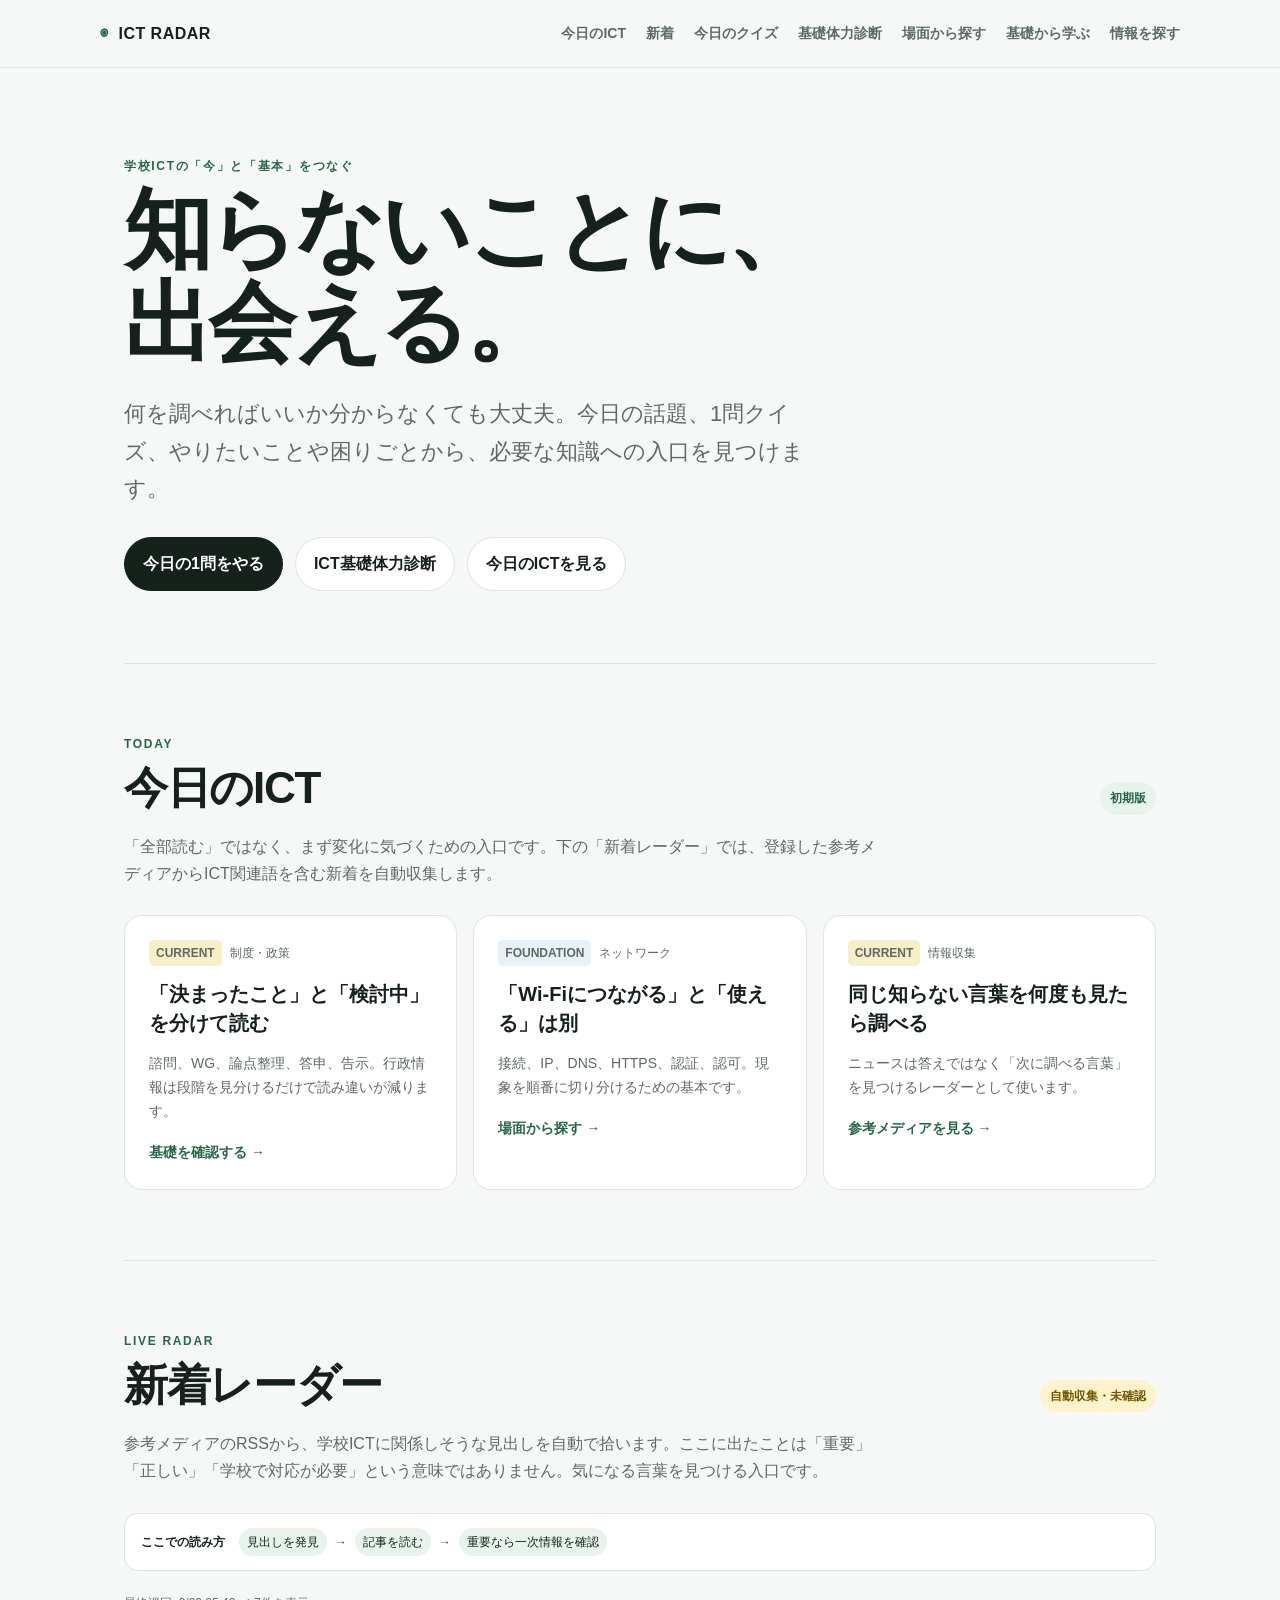
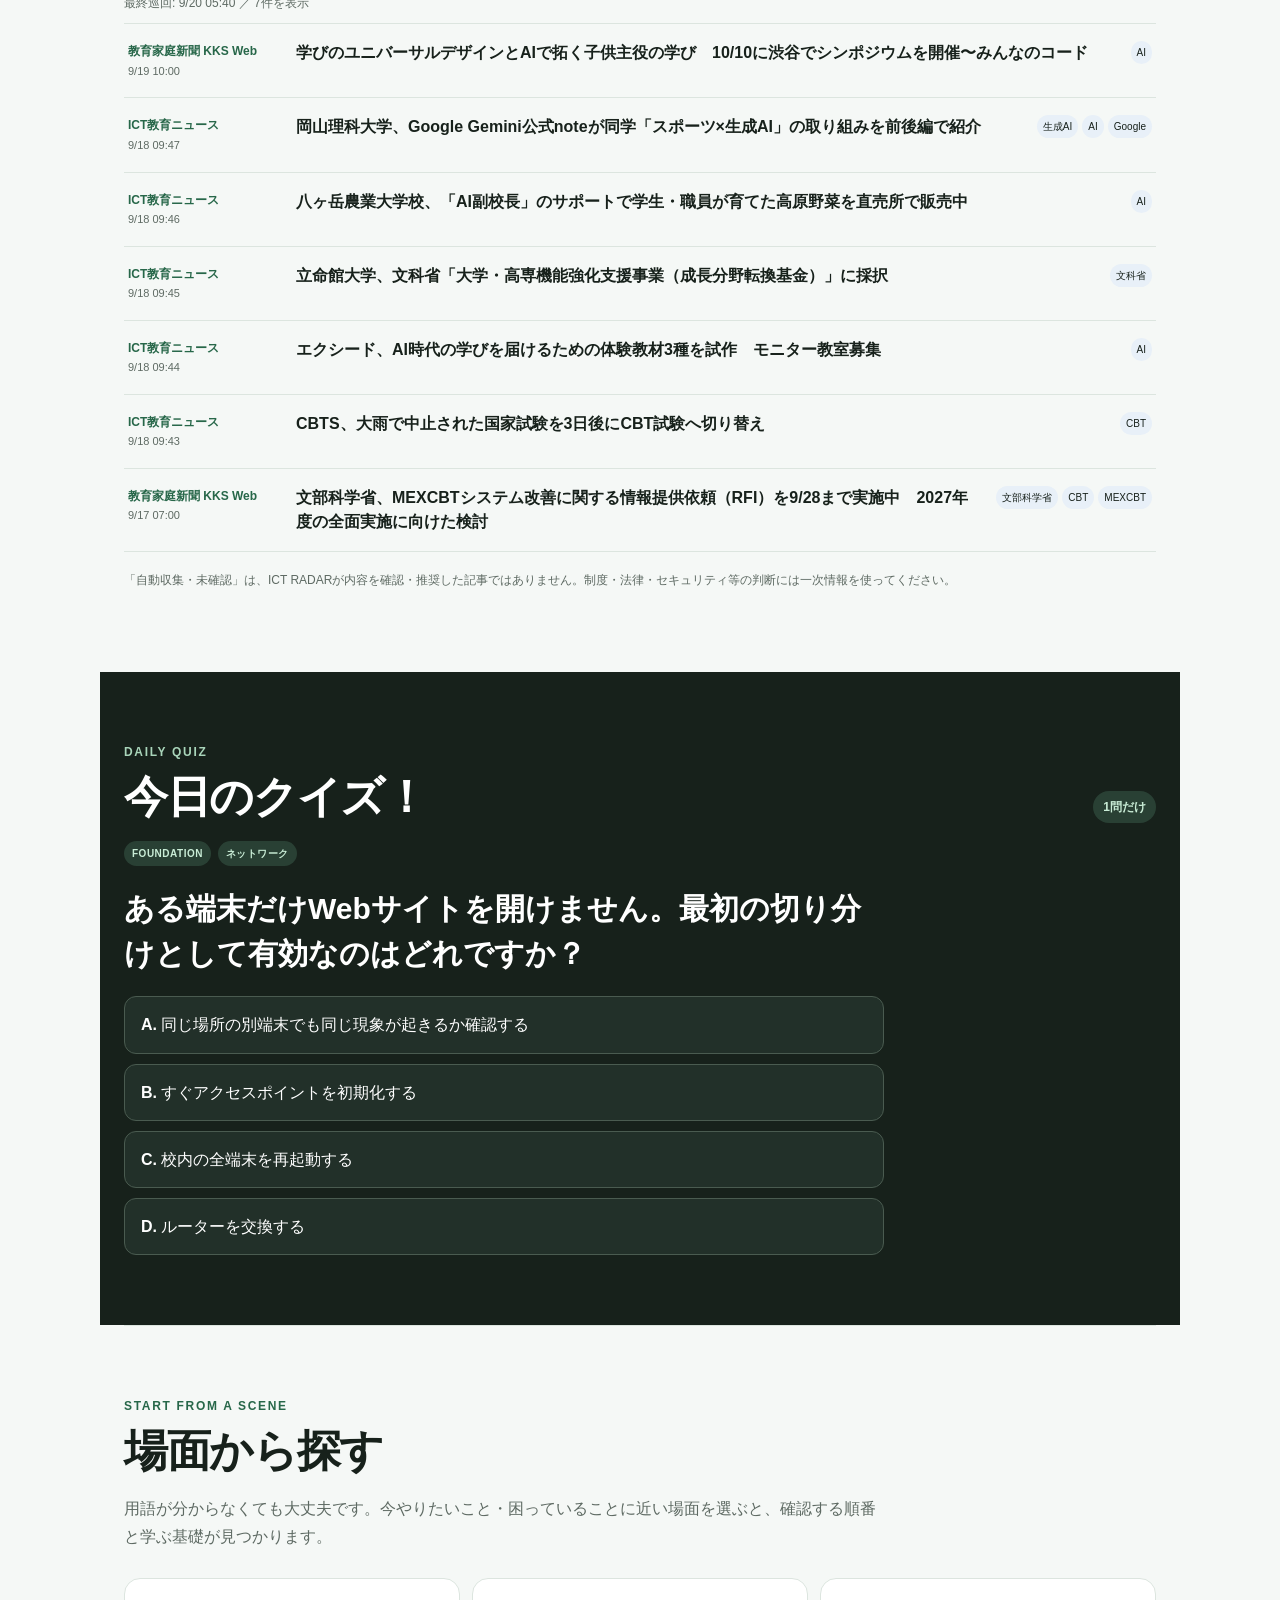
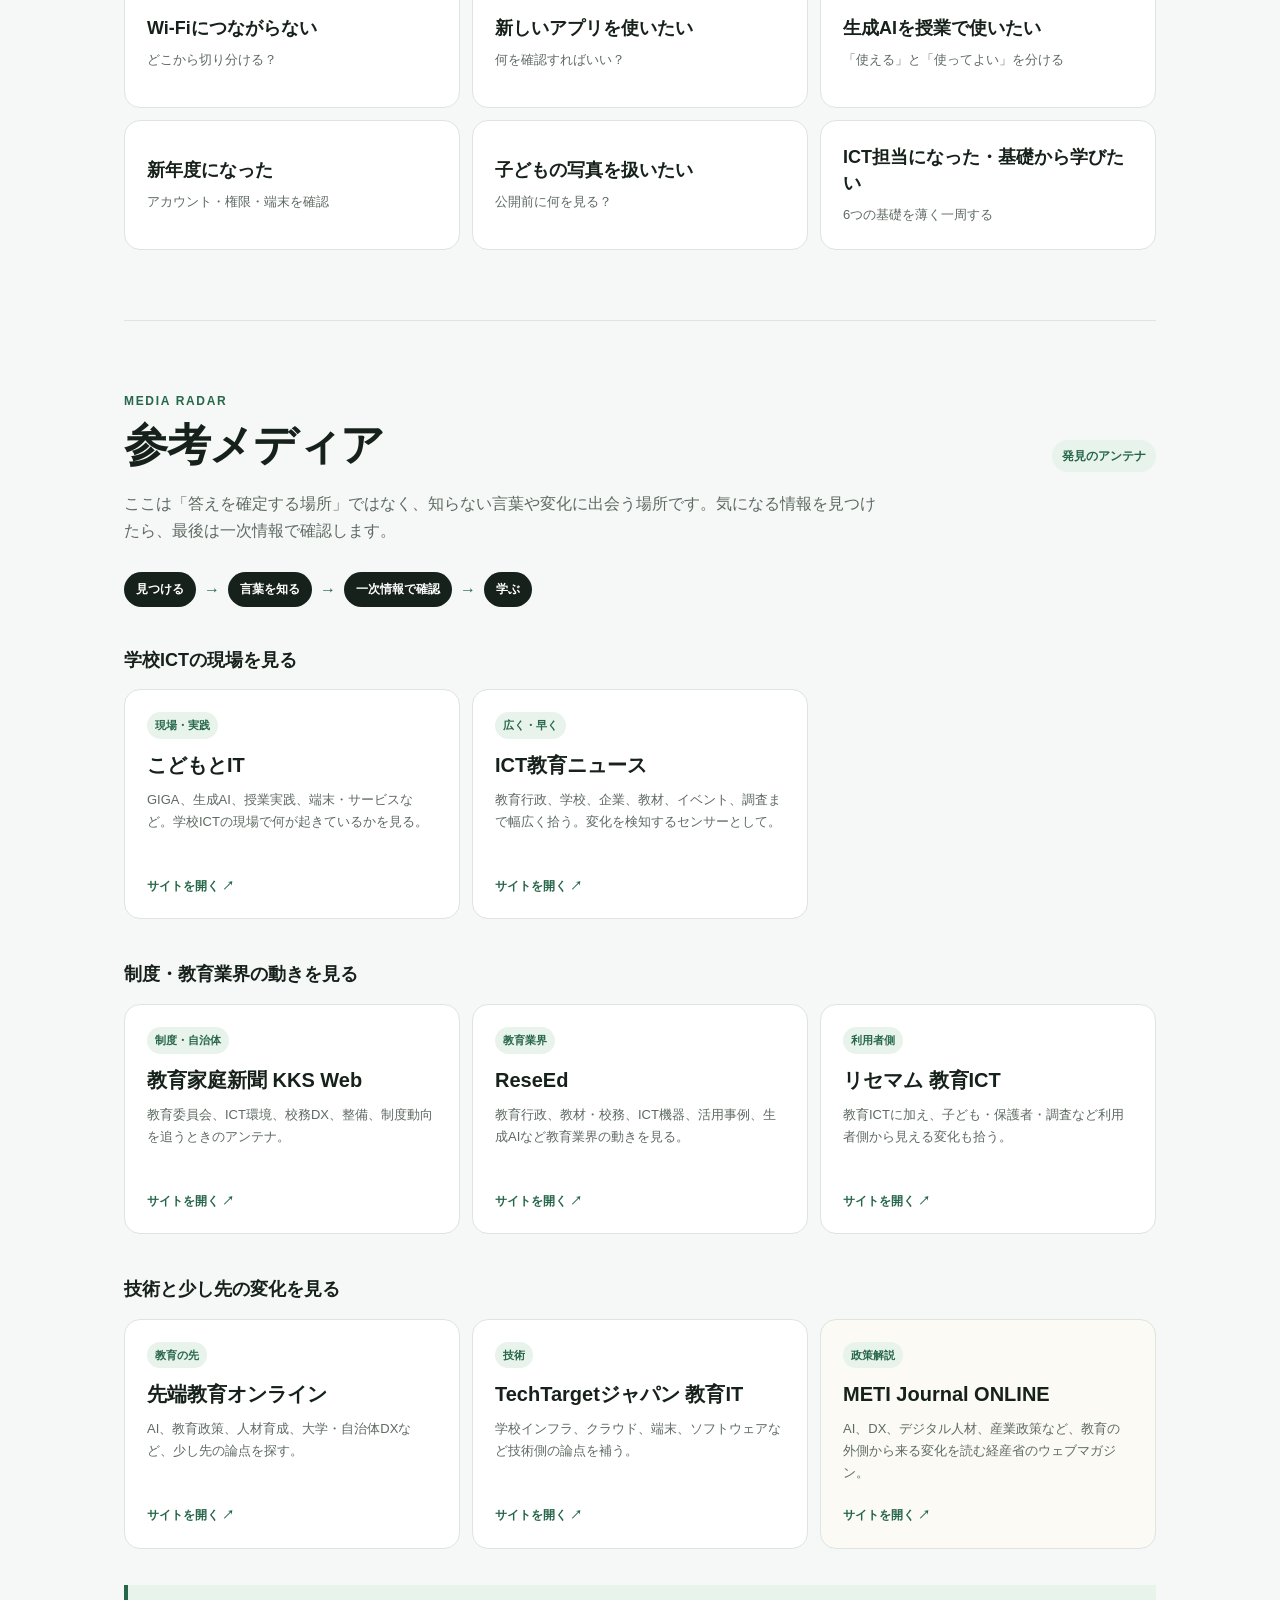
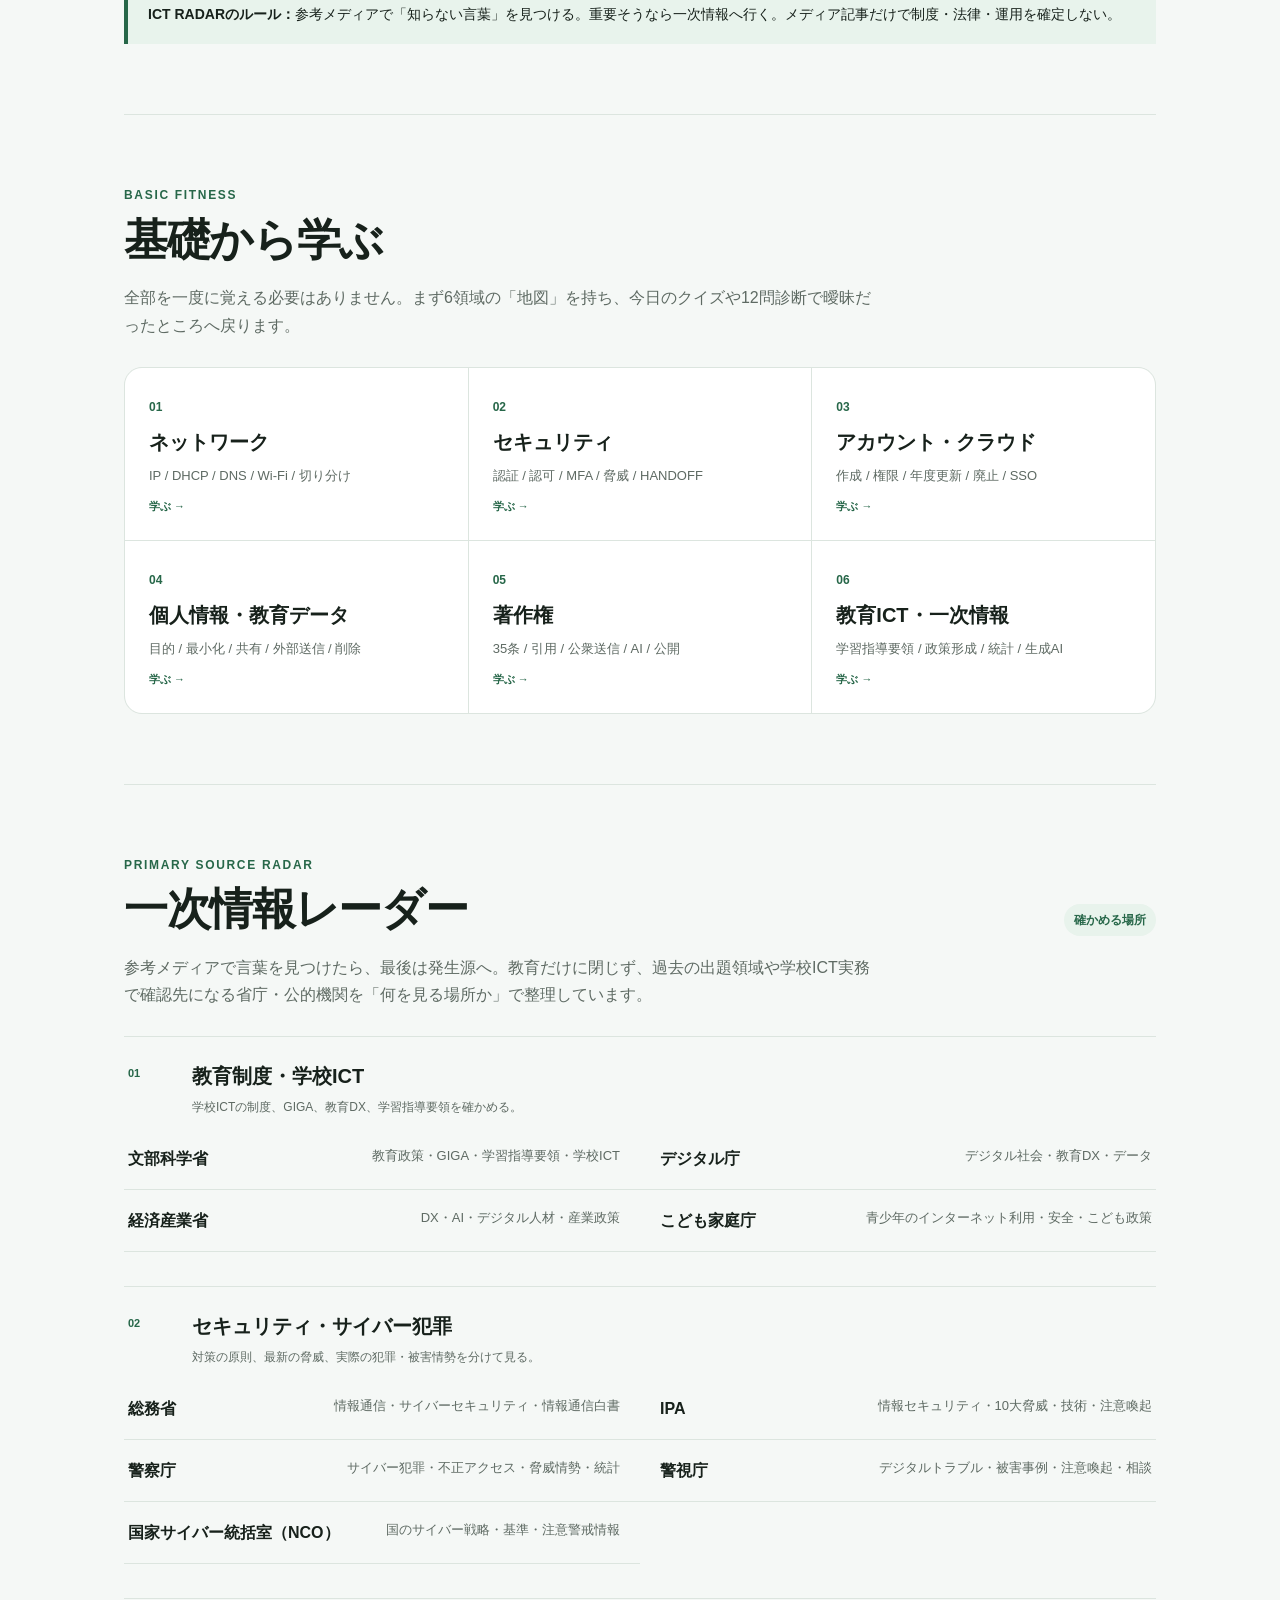
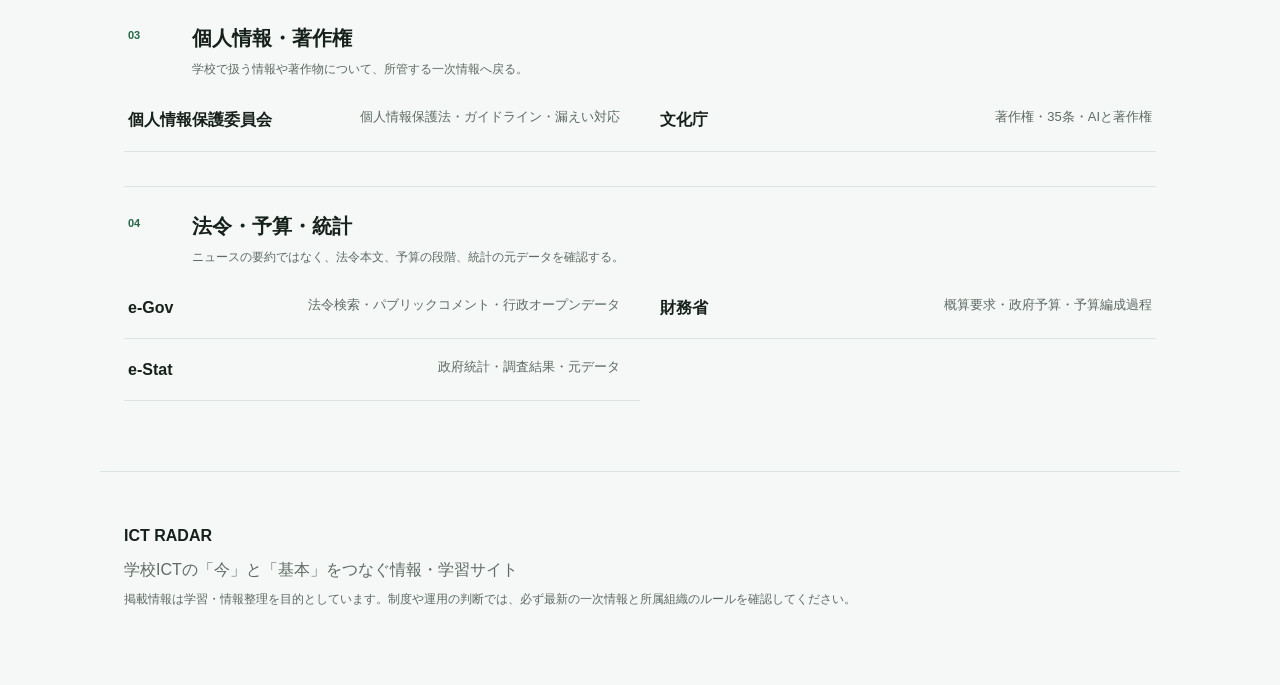
==== commit 08ee3a50: "Clarify scene navigation and complete foundation links" ====
--- a/index.html
+++ b/index.html
@@ -11,7 +11,7 @@
 <header class="site-header">
   <a class="brand" href="#top" aria-label="ICT RADAR トップ"><span class="brand-mark">◉</span><span>ICT RADAR</span></a>
   <nav aria-label="メインメニュー">
-    <a href="#today">今日のICT</a><a href="#live">新着</a><a href="#quiz">今日のクイズ</a><a href="diagnosis.html">基礎体力診断</a><a href="#scene">こんなとき</a><a href="#media">メディア</a><a href="#learn">学ぶ</a>
+    <a href="#today">今日のICT</a><a href="#live">新着</a><a href="#quiz">今日のクイズ</a><a href="diagnosis.html">基礎体力診断</a><a href="#scene">場面から探す</a><a href="#learn">基礎から学ぶ</a><a href="#media">情報を探す</a>
   </nav>
 </header>
 
@@ -19,7 +19,7 @@
   <section class="hero">
     <p class="eyebrow">学校ICTの「今」と「基本」をつなぐ</p>
     <h1>知らないことに、<br>出会える。</h1>
-    <p class="lead">何を調べればいいか分からなくても大丈夫。今日の話題、1問クイズ、困った場面から、必要な知識への入口を見つけます。</p>
+    <p class="lead">何を調べればいいか分からなくても大丈夫。今日の話題、1問クイズ、やりたいことや困りごとから、必要な知識への入口を見つけます。</p>
     <div class="hero-actions"><a class="button primary" href="#quiz">今日の1問をやる</a><a class="button" href="diagnosis.html">ICT基礎体力診断</a><a class="button" href="#today">今日のICTを見る</a></div>
   </section>
 
@@ -28,7 +28,7 @@
     <p class="section-intro">「全部読む」ではなく、まず変化に気づくための入口です。下の「新着レーダー」では、登録した参考メディアからICT関連語を含む新着を自動収集します。</p>
     <div class="cards">
       <article class="card"><div class="meta"><span class="tag current">CURRENT</span><span>制度・政策</span></div><h3>「決まったこと」と「検討中」を分けて読む</h3><p>諮問、WG、論点整理、答申、告示。行政情報は段階を見分けるだけで読み違いが減ります。</p><a href="#learn">基礎を確認する →</a></article>
-      <article class="card"><div class="meta"><span class="tag foundation">FOUNDATION</span><span>ネットワーク</span></div><h3>「Wi-Fiにつながる」と「使える」は別</h3><p>接続、IP、DNS、HTTPS、認証、認可。現象を順番に切り分けるための基本です。</p><a href="#scene">場面から確認する →</a></article>
+      <article class="card"><div class="meta"><span class="tag foundation">FOUNDATION</span><span>ネットワーク</span></div><h3>「Wi-Fiにつながる」と「使える」は別</h3><p>接続、IP、DNS、HTTPS、認証、認可。現象を順番に切り分けるための基本です。</p><a href="#scene">場面から探す →</a></article>
       <article class="card"><div class="meta"><span class="tag current">CURRENT</span><span>情報収集</span></div><h3>同じ知らない言葉を何度も見たら調べる</h3><p>ニュースは答えではなく「次に調べる言葉」を見つけるレーダーとして使います。</p><a href="#media">参考メディアを見る →</a></article>
     </div>
   </section>
@@ -52,15 +52,15 @@
   </section>
 
   <section id="scene" class="section">
-    <div class="section-head"><div><p class="eyebrow">SCENE</p><h2>こんなとき、どうする？</h2></div></div>
-    <p class="section-intro">用語を知らなくても、起きていることから入れます。</p>
+    <div class="section-head"><div><p class="eyebrow">START FROM A SCENE</p><h2>場面から探す</h2></div></div>
+    <p class="section-intro">用語が分からなくても大丈夫です。今やりたいこと・困っていることに近い場面を選ぶと、確認する順番と学ぶ基礎が見つかります。</p>
     <div class="scene-grid">
       <button class="scene-card" data-scene="wifi"><strong>Wi-Fiにつながらない</strong><span>どこから切り分ける？</span></button>
       <button class="scene-card" data-scene="app"><strong>新しいアプリを使いたい</strong><span>何を確認すればいい？</span></button>
       <button class="scene-card" data-scene="ai"><strong>生成AIを授業で使いたい</strong><span>「使える」と「使ってよい」を分ける</span></button>
       <button class="scene-card" data-scene="account"><strong>新年度になった</strong><span>アカウント・権限・端末を確認</span></button>
       <button class="scene-card" data-scene="photo"><strong>子どもの写真を扱いたい</strong><span>公開前に何を見る？</span></button>
-      <button class="scene-card" data-scene="unknown"><strong>何から勉強すればいい？</strong><span>まず基礎の地図を見る</span></button>
+      <button class="scene-card" data-scene="unknown"><strong>ICT担当になった・基礎から学びたい</strong><span>6つの基礎を薄く一周する</span></button>
     </div>
     <div id="sceneAnswer" class="scene-answer" hidden></div>
   </section>
@@ -101,14 +101,15 @@
   </section>
 
   <section id="learn" class="section">
-    <div class="section-head"><div><p class="eyebrow">LEARN</p><h2>もっと知りたい</h2></div></div>
+    <div class="section-head"><div><p class="eyebrow">BASIC FITNESS</p><h2>基礎から学ぶ</h2></div></div>
+    <p class="section-intro">全部を一度に覚える必要はありません。まず6領域の「地図」を持ち、今日のクイズや12問診断で曖昧だったところへ戻ります。</p>
     <div class="learn-grid">
-      <a class="learn-link" href="network.html"><article><span>01</span><h3>ネットワーク</h3><p>IP / DHCP / DNS / Wi-Fi / HTTPS</p><b>基礎体力トレーニング →</b></article></a>
-      <a class="learn-link" href="security.html"><article><span>02</span><h3>セキュリティ</h3><p>認証 / 認可 / MFA / 脅威 / インシデント対応</p><b>基礎体力トレーニング →</b></article></a>
-      <article><span>03</span><h3>アカウント</h3><p>作成 / 権限 / 年度更新 / 廃止</p></article>
-      <article><span>04</span><h3>個人情報</h3><p>取得 / 保存 / 共有 / 外部送信</p></article>
-      <article><span>05</span><h3>著作権</h3><p>35条 / 引用 / 公衆送信 / AI</p></article>
-      <article><span>06</span><h3>教育政策</h3><p>GIGA / 校務DX / 学習指導要領</p></article>
+      <a class="learn-link" href="network.html"><article><span>01</span><h3>ネットワーク</h3><p>IP / DHCP / DNS / Wi-Fi / 切り分け</p><b>学ぶ →</b></article></a>
+      <a class="learn-link" href="security.html"><article><span>02</span><h3>セキュリティ</h3><p>認証 / 認可 / MFA / 脅威 / HANDOFF</p><b>学ぶ →</b></article></a>
+      <a class="learn-link" href="account.html"><article><span>03</span><h3>アカウント・クラウド</h3><p>作成 / 権限 / 年度更新 / 廃止 / SSO</p><b>学ぶ →</b></article></a>
+      <a class="learn-link" href="privacy.html"><article><span>04</span><h3>個人情報・教育データ</h3><p>目的 / 最小化 / 共有 / 外部送信 / 削除</p><b>学ぶ →</b></article></a>
+      <a class="learn-link" href="copyright.html"><article><span>05</span><h3>著作権</h3><p>35条 / 引用 / 公衆送信 / AI / 公開</p><b>学ぶ →</b></article></a>
+      <a class="learn-link" href="policy.html"><article><span>06</span><h3>教育ICT・一次情報</h3><p>学習指導要領 / 政策形成 / 統計 / 生成AI</p><b>学ぶ →</b></article></a>
     </div>
   </section>
 
--- a/styles.css
+++ b/styles.css
@@ -1 +1,18 @@
-:root{--ink:#17211b;--muted:#5e6a63;--line:#dce5df;--bg:#f5f8f6;--card:#fff;--green:#276749;--pale:#e8f3ec;--yellow:#f7efc7;--blue:#e8f0f8;--max:1080px}*{box-sizing:border-box}html{scroll-behavior:smooth}body{margin:0;font-family:-apple-system,BlinkMacSystemFont,"Segoe UI","Noto Sans JP",sans-serif;color:var(--ink);background:var(--bg);line-height:1.7}.site-header{height:68px;padding:0 max(20px,calc((100% - var(--max))/2));display:flex;align-items:center;justify-content:space-between;background:rgba(245,248,246,.95);border-bottom:1px solid var(--line);position:sticky;top:0;z-index:10}.brand{display:flex;gap:10px;align-items:center;font-weight:800;text-decoration:none;color:var(--ink);letter-spacing:.03em}.brand-mark{color:var(--green)}nav{display:flex;gap:20px}nav a{color:var(--muted);text-decoration:none;font-size:14px;font-weight:700}main{max-width:var(--max);margin:auto;padding:0 24px}.hero{padding:88px 0 72px;max-width:780px}.eyebrow{font-size:12px;font-weight:800;letter-spacing:.14em;color:var(--green);margin:0 0 8px;text-transform:uppercase}.hero h1{font-size:clamp(48px,8vw,88px);line-height:1.05;letter-spacing:-.04em;margin:0 0 26px}.lead{font-size:clamp(17px,2.2vw,22px);color:var(--muted);max-width:680px}.hero-actions{display:flex;gap:12px;flex-wrap:wrap;margin-top:30px}.button{display:inline-block;padding:12px 18px;border:1px solid var(--line);border-radius:999px;text-decoration:none;color:var(--ink);font-weight:800;background:white}.button.primary{background:var(--ink);color:white;border-color:var(--ink)}.section{padding:70px 0;border-top:1px solid var(--line)}.section-head{display:flex;align-items:end;justify-content:space-between;gap:20px;margin-bottom:18px}.section h2{font-size:clamp(30px,4vw,44px);line-height:1.2;margin:0;letter-spacing:-.03em}.section-intro{color:var(--muted);max-width:760px;margin:0 0 28px}.status,.one{font-size:12px;font-weight:800;padding:6px 10px;border-radius:999px;background:var(--pale);color:var(--green);white-space:nowrap}.cards{display:grid;grid-template-columns:repeat(3,1fr);gap:16px}.card{background:var(--card);border:1px solid var(--line);border-radius:18px;padding:24px}.card h3{font-size:20px;line-height:1.45;margin:14px 0 10px}.card p{color:var(--muted);font-size:14px}.card a{color:var(--green);font-weight:800;text-decoration:none;font-size:14px}.meta{display:flex;gap:8px;align-items:center;color:var(--muted);font-size:12px}.tag{font-weight:900;padding:3px 7px;border-radius:5px}.tag.current{background:var(--yellow)}.tag.foundation{background:var(--blue)}.quiz-section{background:var(--ink);color:white;margin-left:-24px;margin-right:-24px;padding-left:24px;padding-right:24px;border:0}.quiz-section .eyebrow{color:#a9d5ba}.quiz-section .one{background:#294034;color:#c9ecd6}.quiz-box{max-width:760px}.quiz-question{font-size:clamp(22px,3vw,30px);font-weight:800;line-height:1.5;margin:20px 0}.quiz-options{display:grid;gap:10px}.quiz-option{width:100%;text-align:left;padding:14px 16px;border:1px solid #4a5b50;border-radius:12px;background:#223029;color:white;font:inherit;cursor:pointer}.quiz-option:hover,.quiz-option:focus{border-color:#a9d5ba}.quiz-option[disabled]{cursor:default;opacity:.8}.quiz-result{margin-top:18px;padding:18px;border-radius:14px;background:#f6f8f7;color:var(--ink)}.quiz-result strong{display:block;font-size:18px;margin-bottom:6px}.scene-grid{display:grid;grid-template-columns:repeat(3,1fr);gap:12px}.scene-card{text-align:left;padding:22px;border:1px solid var(--line);border-radius:16px;background:white;color:var(--ink);font:inherit;cursor:pointer;min-height:130px}.scene-card strong,.scene-card span{display:block}.scene-card strong{font-size:18px;line-height:1.45}.scene-card span{font-size:13px;color:var(--muted);margin-top:8px}.scene-card:hover,.scene-card:focus{border-color:var(--green)}.scene-answer{margin-top:16px;padding:24px;background:var(--pale);border-radius:16px}.scene-answer h3{margin-top:0}.scene-answer p{margin-bottom:0}.radar-flow{display:flex;align-items:center;gap:8px;flex-wrap:wrap;margin:4px 0 38px}.radar-flow span{background:var(--ink);color:white;border-radius:999px;padding:7px 12px;font-size:12px;font-weight:800}.radar-flow b{color:var(--green)}.media-groups{display:grid;gap:40px}.media-group h3{font-size:18px;margin:0 0 14px}.media-grid{display:grid;grid-template-columns:repeat(3,1fr);gap:12px}.media-card{display:flex;flex-direction:column;min-height:230px;padding:22px;border:1px solid var(--line);border-radius:16px;background:white;color:var(--ink);text-decoration:none;transition:transform .15s ease,border-color .15s ease}.media-card:hover,.media-card:focus{border-color:var(--green);transform:translateY(-2px)}.media-type{align-self:flex-start;background:var(--pale);color:var(--green);font-size:11px;font-weight:900;border-radius:999px;padding:4px 8px;margin-bottom:13px}.media-card strong{font-size:20px;line-height:1.35}.media-card p{color:var(--muted);font-size:13px;margin:10px 0 18px}.media-card em{font-style:normal;color:var(--green);font-size:12px;font-weight:800;margin-top:auto}.policy-media{background:#fbfaf4}.media-note{margin:36px 0 0;padding:18px 20px;border-left:4px solid var(--green);background:var(--pale);font-size:14px}.learn-grid{display:grid;grid-template-columns:repeat(3,1fr);gap:1px;background:var(--line);border:1px solid var(--line);border-radius:18px;overflow:hidden}.learn-grid article{background:white;padding:24px}.learn-grid span{font-size:12px;color:var(--green);font-weight:900}.learn-grid h3{margin:6px 0;font-size:20px}.learn-grid p{margin:0;color:var(--muted);font-size:13px}.source-list{display:grid;grid-template-columns:1fr 1fr;border-top:1px solid var(--line)}.source-list a{display:flex;justify-content:space-between;gap:18px;padding:17px 4px;border-bottom:1px solid var(--line);color:var(--ink);text-decoration:none}.source-list a:nth-child(odd){padding-right:20px}.source-list a:nth-child(even){padding-left:20px}.source-list span{font-size:13px;color:var(--muted);text-align:right}footer{max-width:var(--max);margin:0 auto;padding:50px 24px 70px;border-top:1px solid var(--line);color:var(--muted)}footer strong{color:var(--ink)}footer p{margin:6px 0}.small{font-size:12px;max-width:760px}@media(max-width:760px){.site-header nav{display:none}.hero{padding:58px 0 52px}.cards,.scene-grid,.learn-grid,.media-grid{grid-template-columns:1fr}.media-card{min-height:0}.source-list{grid-template-columns:1fr}.source-list a:nth-child(n){padding-left:4px;padding-right:4px}.section{padding:52px 0}.quiz-section{padding-top:52px;padding-bottom:52px}.source-list a{display:block}.source-list span{display:block;text-align:left;margin-top:4px}.radar-flow{gap:6px}.radar-flow span{font-size:11px;padding:6px 9px}}.live-section{position:relative}.auto-status{background:#fff3cd;color:#705800}.live-guide{display:flex;align-items:center;gap:8px;flex-wrap:wrap;margin:0 0 22px;padding:14px 16px;border:1px solid var(--line);border-radius:14px;background:white;font-size:12px}.live-guide strong{margin-right:6px}.live-guide span{padding:4px 8px;background:var(--pale);border-radius:999px}.live-guide b{color:var(--green)}.radar-meta{font-size:12px;color:var(--muted);margin:0 0 10px}.radar-items{border-top:1px solid var(--line)}.radar-item{display:grid;grid-template-columns:150px 1fr auto;gap:18px;align-items:start;padding:17px 4px;border-bottom:1px solid var(--line)}.radar-item-meta{display:flex;flex-direction:column;font-size:11px;color:var(--muted)}.radar-item-meta b{color:var(--green);font-size:12px}.radar-item a{color:var(--ink);text-decoration:none;font-weight:750;line-height:1.5}.radar-item a:hover{text-decoration:underline}.radar-keywords{display:flex;gap:4px;flex-wrap:wrap;justify-content:flex-end;max-width:220px}.radar-keywords span{font-size:10px;padding:3px 6px;border-radius:999px;background:var(--blue);white-space:nowrap}.radar-caution{font-size:12px;color:var(--muted);margin-top:18px}.radar-empty{padding:22px 4px;color:var(--muted);font-size:14px}@media(max-width:760px){.radar-item{grid-template-columns:1fr;gap:7px}.radar-item-meta{flex-direction:row;gap:8px}.radar-keywords{justify-content:flex-start;max-width:none}.live-guide strong{width:100%}}.quiz-meta{display:flex;gap:7px;flex-wrap:wrap;margin:16px 0 4px}.quiz-meta span{font-size:10px;font-weight:900;letter-spacing:.05em;padding:4px 8px;border-radius:999px;background:#294034;color:#c9ecd6}.quiz-takeaway{margin-top:14px;padding-top:12px;border-top:1px solid var(--line)}.quiz-loading{color:#c9d4cd;padding:16px 0}.topic-hero{padding:64px 0 60px;max-width:900px}.topic-hero h1{font-size:clamp(46px,7vw,78px);line-height:1.08;letter-spacing:-.04em;margin:8px 0 24px}.topic-back a{color:var(--muted);text-decoration:none;font-size:13px;font-weight:700}.topic-principle{margin-top:30px;padding:18px 20px;border-left:4px solid var(--green);background:var(--pale);display:flex;gap:16px;flex-wrap:wrap}.topic-principle strong{color:var(--green)}.network-map{display:flex;align-items:stretch;gap:7px;overflow-x:auto;padding:10px 0 20px}.network-map div{min-width:112px;background:white;border:1px solid var(--line);border-radius:14px;padding:16px 12px;text-align:center}.network-map b,.network-map span{display:block}.network-map span{font-size:11px;color:var(--muted);margin-top:4px}.network-map i{align-self:center;color:var(--green);font-style:normal;font-weight:900}.distinction{margin-top:20px;background:white;border:1px solid var(--line);border-radius:16px;padding:22px}.distinction>b{color:var(--green)}.distinction p{margin:7px 0 0}.distinction .button{margin-top:15px}.concept-grid{display:grid;grid-template-columns:repeat(2,1fr);gap:12px}.concept-grid article{background:white;border:1px solid var(--line);border-radius:16px;padding:22px}.concept-grid article>span{font-size:11px;color:var(--green);font-weight:900}.concept-grid h3{font-size:21px;margin:4px 0 7px}.concept-grid p{font-size:14px;color:var(--muted);margin:0 0 14px}.concept-grid b{display:block;font-size:12px;padding-top:12px;border-top:1px solid var(--line)}.diagnose-flow{display:grid;grid-template-columns:repeat(4,1fr);gap:10px}.diagnose-flow article{background:white;border:1px solid var(--line);border-radius:15px;padding:20px}.diagnose-flow span{display:inline-grid;place-items:center;width:28px;height:28px;border-radius:50%;background:var(--ink);color:white;font-size:12px;font-weight:900}.diagnose-flow h3{margin:10px 0 4px}.diagnose-flow p{font-size:13px;color:var(--muted);margin:0}.authority-box{margin-top:20px;padding:25px;background:var(--ink);color:white;border-radius:17px}.authority-box .eyebrow{color:#a9d5ba}.authority-box h3{font-size:22px;margin:4px 0 8px}.authority-box p:last-child{color:#c9d4cd;margin-bottom:0}.current-grid{display:grid;grid-template-columns:repeat(2,1fr);gap:12px}.current-card{background:white;border:1px solid var(--line);border-radius:16px;padding:22px}.current-card>div{display:flex;align-items:center;justify-content:space-between;gap:10px}.checked{font-size:10px;color:var(--muted)}.current-card h3{font-size:19px;line-height:1.5;margin:12px 0 8px}.current-card p{font-size:13px;color:var(--muted)}.current-card a{font-size:12px;color:var(--green);font-weight:800;text-decoration:none}.update-policy{margin-top:24px;padding:22px;background:var(--pale);border-radius:16px}.update-policy h3{margin-top:0}.update-policy p{margin-bottom:0;font-size:14px}.learn-link{color:inherit;text-decoration:none;background:white}.learn-link article{height:100%;transition:background .15s}.learn-link:hover article{background:var(--pale)}.learn-link b{display:block;color:var(--green);font-size:11px;margin-top:10px}@media(max-width:760px){.concept-grid,.current-grid,.diagnose-flow{grid-template-columns:1fr}.topic-hero{padding-top:42px}.network-map{margin-right:-24px;padding-right:24px}}.source-change-alert{margin:0 0 18px;padding:16px 18px;border:1px solid #d7a928;border-radius:14px;background:#fff7d9}.source-change-alert b{display:block}.source-change-alert p{margin:5px 0 0;font-size:13px;color:var(--muted)}.diagnosis-hero{max-width:960px}.diagnosis-model{display:grid;grid-template-columns:repeat(4,1fr);gap:10px;margin-top:30px}.diagnosis-model>div{background:white;border:1px solid var(--line);border-radius:15px;padding:16px}.diagnosis-model b,.diagnosis-model span,.diagnosis-model small{display:block}.diagnosis-model b{font-size:12px}.diagnosis-model span{font-size:12px;margin:6px 0}.diagnosis-model small{color:var(--muted)}.course-grid{display:grid;grid-template-columns:repeat(2,1fr);gap:14px}.course-card{background:white;border:1px solid var(--line);border-radius:18px;padding:26px}.course-card h3{font-size:25px;margin:6px 0}.course-card>strong{font-size:44px;letter-spacing:-.04em}.course-card p{color:var(--muted);font-size:14px}.course-time{font-size:11px;color:var(--green);font-weight:900}.diagnosis-note{font-size:12px;color:var(--muted);margin-top:18px}.diag-topline{display:flex;justify-content:space-between;gap:10px;align-items:center;margin-bottom:12px}.text-button{border:0;background:none;color:var(--green);font-weight:800;cursor:pointer}.diag-progress{height:7px;background:#e4e9e6;border-radius:99px;overflow:hidden}.diag-progress>div{height:100%;background:var(--green);transition:width .2s}.diag-question{max-width:850px;margin:22px auto 0;background:white;border:1px solid var(--line);border-radius:20px;padding:clamp(20px,4vw,38px)}.diag-qmeta{display:flex;gap:8px}.diag-qmeta span{font-size:10px;font-weight:900;padding:4px 8px;border-radius:99px;background:var(--pale)}.diag-question h3{font-size:25px;margin:12px 0}.diag-prompt{line-height:1.9;white-space:normal}.diag-options{display:grid;gap:9px;margin:22px 0}.diag-options label{display:flex;align-items:flex-start;gap:10px;border:1px solid var(--line);border-radius:13px;padding:14px;cursor:pointer}.diag-options label:has(input:checked){border-color:var(--green);background:var(--pale)}.diag-options input{margin-top:4px;accent-color:var(--green)}.confidence{border:0;border-top:1px solid var(--line);margin:24px 0 0;padding:20px 0 0}.confidence legend{font-weight:900;padding-right:12px}.confidence label{display:inline-flex;align-items:center;gap:6px;margin:10px 18px 0 0;font-size:13px}.confidence input{accent-color:var(--green)}.diag-written{display:block;margin:20px 0}.diag-written span{display:block;font-size:12px;font-weight:800;margin-bottom:7px}.diag-written textarea{width:100%;box-sizing:border-box;border:1px solid var(--line);border-radius:12px;padding:13px;font:inherit;resize:vertical}.diag-written.compact textarea{min-height:70px}.diag-error{color:#9b341d;background:#fff0ea;padding:10px 12px;border-radius:10px;font-size:12px}.diag-nav{display:flex;justify-content:space-between;gap:12px;margin-top:24px}.result-status-grid{display:grid;grid-template-columns:repeat(4,1fr);gap:10px}.result-status{background:white;border:1px solid var(--line);border-radius:16px;padding:18px}.result-status b,.result-status strong,.result-status span{display:block}.result-status b{font-size:11px}.result-status strong{font-size:40px;margin:7px 0}.result-status span{font-size:11px;color:var(--muted)}.result-status.misconception{border-color:#d6a08f}.result-status.fuzzy{border-color:#d6c68f}.result-reading{background:var(--pale);padding:16px 18px;border-radius:13px;font-size:13px;margin:16px 0 28px}.result-set-grid{display:grid;grid-template-columns:repeat(2,1fr);gap:10px}.result-set-grid article{background:white;border:1px solid var(--line);border-radius:15px;padding:18px}.result-set-grid span{font-size:10px;color:var(--green);font-weight:900}.result-set-grid h3{font-size:17px;margin:6px 0}.result-set-grid p{font-size:11px;color:var(--muted);margin:0}.review-title{margin-top:34px}.review-list{display:grid;gap:8px}.review-item{background:white;border:1px solid var(--line);border-radius:13px;padding:0 16px}.review-item summary{display:flex;gap:12px;align-items:center;padding:14px 0;cursor:pointer}.review-item summary b{font-size:10px;min-width:100px}.review-item>div{padding:0 0 16px;font-size:13px}.review-item>div p{margin:7px 0}.review-item a{color:var(--green);font-weight:800;text-decoration:none}.school-link{color:var(--muted)}.rubric-box{margin-top:28px;background:var(--ink);color:white;border-radius:17px;padding:24px}.rubric-box .eyebrow{color:#a9d5ba}.rubric-box pre{white-space:pre-wrap;font:inherit;font-size:12px;line-height:1.8;color:#dce5e0}.result-actions{display:flex;gap:10px;flex-wrap:wrap;margin-top:28px}@media(max-width:760px){.diagnosis-model,.result-status-grid{grid-template-columns:repeat(2,1fr)}.course-grid,.result-set-grid{grid-template-columns:1fr}.diag-question{padding:20px 16px}.confidence label{display:flex;margin-right:0}.review-item summary{align-items:flex-start;flex-direction:column;gap:4px}}+:root{--ink:#17211b;--muted:#5e6a63;--line:#dce5df;--bg:#f5f8f6;--card:#fff;--green:#276749;--pale:#e8f3ec;--yellow:#f7efc7;--blue:#e8f0f8;--max:1080px}*{box-sizing:border-box}html{scroll-behavior:smooth}body{margin:0;font-family:-apple-system,BlinkMacSystemFont,"Segoe UI","Noto Sans JP",sans-serif;color:var(--ink);background:var(--bg);line-height:1.7}.site-header{height:68px;padding:0 max(20px,calc((100% - var(--max))/2));display:flex;align-items:center;justify-content:space-between;background:rgba(245,248,246,.95);border-bottom:1px solid var(--line);position:sticky;top:0;z-index:10}.brand{display:flex;gap:10px;align-items:center;font-weight:800;text-decoration:none;color:var(--ink);letter-spacing:.03em}.brand-mark{color:var(--green)}nav{display:flex;gap:20px}nav a{color:var(--muted);text-decoration:none;font-size:14px;font-weight:700}main{max-width:var(--max);margin:auto;padding:0 24px}.hero{padding:88px 0 72px;max-width:780px}.eyebrow{font-size:12px;font-weight:800;letter-spacing:.14em;color:var(--green);margin:0 0 8px;text-transform:uppercase}.hero h1{font-size:clamp(48px,8vw,88px);line-height:1.05;letter-spacing:-.04em;margin:0 0 26px}.lead{font-size:clamp(17px,2.2vw,22px);color:var(--muted);max-width:680px}.hero-actions{display:flex;gap:12px;flex-wrap:wrap;margin-top:30px}.button{display:inline-block;padding:12px 18px;border:1px solid var(--line);border-radius:999px;text-decoration:none;color:var(--ink);font-weight:800;background:white}.button.primary{background:var(--ink);color:white;border-color:var(--ink)}.section{padding:70px 0;border-top:1px solid var(--line)}.section-head{display:flex;align-items:end;justify-content:space-between;gap:20px;margin-bottom:18px}.section h2{font-size:clamp(30px,4vw,44px);line-height:1.2;margin:0;letter-spacing:-.03em}.section-intro{color:var(--muted);max-width:760px;margin:0 0 28px}.status,.one{font-size:12px;font-weight:800;padding:6px 10px;border-radius:999px;background:var(--pale);color:var(--green);white-space:nowrap}.cards{display:grid;grid-template-columns:repeat(3,1fr);gap:16px}.card{background:var(--card);border:1px solid var(--line);border-radius:18px;padding:24px}.card h3{font-size:20px;line-height:1.45;margin:14px 0 10px}.card p{color:var(--muted);font-size:14px}.card a{color:var(--green);font-weight:800;text-decoration:none;font-size:14px}.meta{display:flex;gap:8px;align-items:center;color:var(--muted);font-size:12px}.tag{font-weight:900;padding:3px 7px;border-radius:5px}.tag.current{background:var(--yellow)}.tag.foundation{background:var(--blue)}.quiz-section{background:var(--ink);color:white;margin-left:-24px;margin-right:-24px;padding-left:24px;padding-right:24px;border:0}.quiz-section .eyebrow{color:#a9d5ba}.quiz-section .one{background:#294034;color:#c9ecd6}.quiz-box{max-width:760px}.quiz-question{font-size:clamp(22px,3vw,30px);font-weight:800;line-height:1.5;margin:20px 0}.quiz-options{display:grid;gap:10px}.quiz-option{width:100%;text-align:left;padding:14px 16px;border:1px solid #4a5b50;border-radius:12px;background:#223029;color:white;font:inherit;cursor:pointer}.quiz-option:hover,.quiz-option:focus{border-color:#a9d5ba}.quiz-option[disabled]{cursor:default;opacity:.8}.quiz-result{margin-top:18px;padding:18px;border-radius:14px;background:#f6f8f7;color:var(--ink)}.quiz-result strong{display:block;font-size:18px;margin-bottom:6px}.scene-grid{display:grid;grid-template-columns:repeat(3,1fr);gap:12px}.scene-card{text-align:left;padding:22px;border:1px solid var(--line);border-radius:16px;background:white;color:var(--ink);font:inherit;cursor:pointer;min-height:130px}.scene-card strong,.scene-card span{display:block}.scene-card strong{font-size:18px;line-height:1.45}.scene-card span{font-size:13px;color:var(--muted);margin-top:8px}.scene-card:hover,.scene-card:focus{border-color:var(--green)}.scene-answer{margin-top:16px;padding:24px;background:var(--pale);border-radius:16px}.scene-answer h3{margin-top:0}.scene-answer p{margin-bottom:0}.radar-flow{display:flex;align-items:center;gap:8px;flex-wrap:wrap;margin:4px 0 38px}.radar-flow span{background:var(--ink);color:white;border-radius:999px;padding:7px 12px;font-size:12px;font-weight:800}.radar-flow b{color:var(--green)}.media-groups{display:grid;gap:40px}.media-group h3{font-size:18px;margin:0 0 14px}.media-grid{display:grid;grid-template-columns:repeat(3,1fr);gap:12px}.media-card{display:flex;flex-direction:column;min-height:230px;padding:22px;border:1px solid var(--line);border-radius:16px;background:white;color:var(--ink);text-decoration:none;transition:transform .15s ease,border-color .15s ease}.media-card:hover,.media-card:focus{border-color:var(--green);transform:translateY(-2px)}.media-type{align-self:flex-start;background:var(--pale);color:var(--green);font-size:11px;font-weight:900;border-radius:999px;padding:4px 8px;margin-bottom:13px}.media-card strong{font-size:20px;line-height:1.35}.media-card p{color:var(--muted);font-size:13px;margin:10px 0 18px}.media-card em{font-style:normal;color:var(--green);font-size:12px;font-weight:800;margin-top:auto}.policy-media{background:#fbfaf4}.media-note{margin:36px 0 0;padding:18px 20px;border-left:4px solid var(--green);background:var(--pale);font-size:14px}.learn-grid{display:grid;grid-template-columns:repeat(3,1fr);gap:1px;background:var(--line);border:1px solid var(--line);border-radius:18px;overflow:hidden}.learn-grid article{background:white;padding:24px}.learn-grid span{font-size:12px;color:var(--green);font-weight:900}.learn-grid h3{margin:6px 0;font-size:20px}.learn-grid p{margin:0;color:var(--muted);font-size:13px}.source-list{display:grid;grid-template-columns:1fr 1fr;border-top:1px solid var(--line)}.source-list a{display:flex;justify-content:space-between;gap:18px;padding:17px 4px;border-bottom:1px solid var(--line);color:var(--ink);text-decoration:none}.source-list a:nth-child(odd){padding-right:20px}.source-list a:nth-child(even){padding-left:20px}.source-list span{font-size:13px;color:var(--muted);text-align:right}footer{max-width:var(--max);margin:0 auto;padding:50px 24px 70px;border-top:1px solid var(--line);color:var(--muted)}footer strong{color:var(--ink)}footer p{margin:6px 0}.small{font-size:12px;max-width:760px}@media(max-width:760px){.site-header nav{display:none}.hero{padding:58px 0 52px}.cards,.scene-grid,.learn-grid,.media-grid{grid-template-columns:1fr}.media-card{min-height:0}.source-list{grid-template-columns:1fr}.source-list a:nth-child(n){padding-left:4px;padding-right:4px}.section{padding:52px 0}.quiz-section{padding-top:52px;padding-bottom:52px}.source-list a{display:block}.source-list span{display:block;text-align:left;margin-top:4px}.radar-flow{gap:6px}.radar-flow span{font-size:11px;padding:6px 9px}}.live-section{position:relative}.auto-status{background:#fff3cd;color:#705800}.live-guide{display:flex;align-items:center;gap:8px;flex-wrap:wrap;margin:0 0 22px;padding:14px 16px;border:1px solid var(--line);border-radius:14px;background:white;font-size:12px}.live-guide strong{margin-right:6px}.live-guide span{padding:4px 8px;background:var(--pale);border-radius:999px}.live-guide b{color:var(--green)}.radar-meta{font-size:12px;color:var(--muted);margin:0 0 10px}.radar-items{border-top:1px solid var(--line)}.radar-item{display:grid;grid-template-columns:150px 1fr auto;gap:18px;align-items:start;padding:17px 4px;border-bottom:1px solid var(--line)}.radar-item-meta{display:flex;flex-direction:column;font-size:11px;color:var(--muted)}.radar-item-meta b{color:var(--green);font-size:12px}.radar-item a{color:var(--ink);text-decoration:none;font-weight:750;line-height:1.5}.radar-item a:hover{text-decoration:underline}.radar-keywords{display:flex;gap:4px;flex-wrap:wrap;justify-content:flex-end;max-width:220px}.radar-keywords span{font-size:10px;padding:3px 6px;border-radius:999px;background:var(--blue);white-space:nowrap}.radar-caution{font-size:12px;color:var(--muted);margin-top:18px}.radar-empty{padding:22px 4px;color:var(--muted);font-size:14px}@media(max-width:760px){.radar-item{grid-template-columns:1fr;gap:7px}.radar-item-meta{flex-direction:row;gap:8px}.radar-keywords{justify-content:flex-start;max-width:none}.live-guide strong{width:100%}}.quiz-meta{display:flex;gap:7px;flex-wrap:wrap;margin:16px 0 4px}.quiz-meta span{font-size:10px;font-weight:900;letter-spacing:.05em;padding:4px 8px;border-radius:999px;background:#294034;color:#c9ecd6}.quiz-takeaway{margin-top:14px;padding-top:12px;border-top:1px solid var(--line)}.quiz-loading{color:#c9d4cd;padding:16px 0}.topic-hero{padding:64px 0 60px;max-width:900px}.topic-hero h1{font-size:clamp(46px,7vw,78px);line-height:1.08;letter-spacing:-.04em;margin:8px 0 24px}.topic-back a{color:var(--muted);text-decoration:none;font-size:13px;font-weight:700}.topic-principle{margin-top:30px;padding:18px 20px;border-left:4px solid var(--green);background:var(--pale);display:flex;gap:16px;flex-wrap:wrap}.topic-principle strong{color:var(--green)}.network-map{display:flex;align-items:stretch;gap:7px;overflow-x:auto;padding:10px 0 20px}.network-map div{min-width:112px;background:white;border:1px solid var(--line);border-radius:14px;padding:16px 12px;text-align:center}.network-map b,.network-map span{display:block}.network-map span{font-size:11px;color:var(--muted);margin-top:4px}.network-map i{align-self:center;color:var(--green);font-style:normal;font-weight:900}.distinction{margin-top:20px;background:white;border:1px solid var(--line);border-radius:16px;padding:22px}.distinction>b{color:var(--green)}.distinction p{margin:7px 0 0}.distinction .button{margin-top:15px}.concept-grid{display:grid;grid-template-columns:repeat(2,1fr);gap:12px}.concept-grid article{background:white;border:1px solid var(--line);border-radius:16px;padding:22px}.concept-grid article>span{font-size:11px;color:var(--green);font-weight:900}.concept-grid h3{font-size:21px;margin:4px 0 7px}.concept-grid p{font-size:14px;color:var(--muted);margin:0 0 14px}.concept-grid b{display:block;font-size:12px;padding-top:12px;border-top:1px solid var(--line)}.diagnose-flow{display:grid;grid-template-columns:repeat(4,1fr);gap:10px}.diagnose-flow article{background:white;border:1px solid var(--line);border-radius:15px;padding:20px}.diagnose-flow span{display:inline-grid;place-items:center;width:28px;height:28px;border-radius:50%;background:var(--ink);color:white;font-size:12px;font-weight:900}.diagnose-flow h3{margin:10px 0 4px}.diagnose-flow p{font-size:13px;color:var(--muted);margin:0}.authority-box{margin-top:20px;padding:25px;background:var(--ink);color:white;border-radius:17px}.authority-box .eyebrow{color:#a9d5ba}.authority-box h3{font-size:22px;margin:4px 0 8px}.authority-box p:last-child{color:#c9d4cd;margin-bottom:0}.current-grid{display:grid;grid-template-columns:repeat(2,1fr);gap:12px}.current-card{background:white;border:1px solid var(--line);border-radius:16px;padding:22px}.current-card>div{display:flex;align-items:center;justify-content:space-between;gap:10px}.checked{font-size:10px;color:var(--muted)}.current-card h3{font-size:19px;line-height:1.5;margin:12px 0 8px}.current-card p{font-size:13px;color:var(--muted)}.current-card a{font-size:12px;color:var(--green);font-weight:800;text-decoration:none}.update-policy{margin-top:24px;padding:22px;background:var(--pale);border-radius:16px}.update-policy h3{margin-top:0}.update-policy p{margin-bottom:0;font-size:14px}.learn-link{color:inherit;text-decoration:none;background:white}.learn-link article{height:100%;transition:background .15s}.learn-link:hover article{background:var(--pale)}.learn-link b{display:block;color:var(--green);font-size:11px;margin-top:10px}@media(max-width:760px){.concept-grid,.current-grid,.diagnose-flow{grid-template-columns:1fr}.topic-hero{padding-top:42px}.network-map{margin-right:-24px;padding-right:24px}}.source-change-alert{margin:0 0 18px;padding:16px 18px;border:1px solid #d7a928;border-radius:14px;background:#fff7d9}.source-change-alert b{display:block}.source-change-alert p{margin:5px 0 0;font-size:13px;color:var(--muted)}.diagnosis-hero{max-width:960px}.diagnosis-model{display:grid;grid-template-columns:repeat(4,1fr);gap:10px;margin-top:30px}.diagnosis-model>div{background:white;border:1px solid var(--line);border-radius:15px;padding:16px}.diagnosis-model b,.diagnosis-model span,.diagnosis-model small{display:block}.diagnosis-model b{font-size:12px}.diagnosis-model span{font-size:12px;margin:6px 0}.diagnosis-model small{color:var(--muted)}.course-grid{display:grid;grid-template-columns:repeat(2,1fr);gap:14px}.course-card{background:white;border:1px solid var(--line);border-radius:18px;padding:26px}.course-card h3{font-size:25px;margin:6px 0}.course-card>strong{font-size:44px;letter-spacing:-.04em}.course-card p{color:var(--muted);font-size:14px}.course-time{font-size:11px;color:var(--green);font-weight:900}.diagnosis-note{font-size:12px;color:var(--muted);margin-top:18px}.diag-topline{display:flex;justify-content:space-between;gap:10px;align-items:center;margin-bottom:12px}.text-button{border:0;background:none;color:var(--green);font-weight:800;cursor:pointer}.diag-progress{height:7px;background:#e4e9e6;border-radius:99px;overflow:hidden}.diag-progress>div{height:100%;background:var(--green);transition:width .2s}.diag-question{max-width:850px;margin:22px auto 0;background:white;border:1px solid var(--line);border-radius:20px;padding:clamp(20px,4vw,38px)}.diag-qmeta{display:flex;gap:8px}.diag-qmeta span{font-size:10px;font-weight:900;padding:4px 8px;border-radius:99px;background:var(--pale)}.diag-question h3{font-size:25px;margin:12px 0}.diag-prompt{line-height:1.9;white-space:normal}.diag-options{display:grid;gap:9px;margin:22px 0}.diag-options label{display:flex;align-items:flex-start;gap:10px;border:1px solid var(--line);border-radius:13px;padding:14px;cursor:pointer}.diag-options label:has(input:checked){border-color:var(--green);background:var(--pale)}.diag-options input{margin-top:4px;accent-color:var(--green)}.confidence{border:0;border-top:1px solid var(--line);margin:24px 0 0;padding:20px 0 0}.confidence legend{font-weight:900;padding-right:12px}.confidence label{display:inline-flex;align-items:center;gap:6px;margin:10px 18px 0 0;font-size:13px}.confidence input{accent-color:var(--green)}.diag-written{display:block;margin:20px 0}.diag-written span{display:block;font-size:12px;font-weight:800;margin-bottom:7px}.diag-written textarea{width:100%;box-sizing:border-box;border:1px solid var(--line);border-radius:12px;padding:13px;font:inherit;resize:vertical}.diag-written.compact textarea{min-height:70px}.diag-error{color:#9b341d;background:#fff0ea;padding:10px 12px;border-radius:10px;font-size:12px}.diag-nav{display:flex;justify-content:space-between;gap:12px;margin-top:24px}.result-status-grid{display:grid;grid-template-columns:repeat(4,1fr);gap:10px}.result-status{background:white;border:1px solid var(--line);border-radius:16px;padding:18px}.result-status b,.result-status strong,.result-status span{display:block}.result-status b{font-size:11px}.result-status strong{font-size:40px;margin:7px 0}.result-status span{font-size:11px;color:var(--muted)}.result-status.misconception{border-color:#d6a08f}.result-status.fuzzy{border-color:#d6c68f}.result-reading{background:var(--pale);padding:16px 18px;border-radius:13px;font-size:13px;margin:16px 0 28px}.result-set-grid{display:grid;grid-template-columns:repeat(2,1fr);gap:10px}.result-set-grid article{background:white;border:1px solid var(--line);border-radius:15px;padding:18px}.result-set-grid span{font-size:10px;color:var(--green);font-weight:900}.result-set-grid h3{font-size:17px;margin:6px 0}.result-set-grid p{font-size:11px;color:var(--muted);margin:0}.review-title{margin-top:34px}.review-list{display:grid;gap:8px}.review-item{background:white;border:1px solid var(--line);border-radius:13px;padding:0 16px}.review-item summary{display:flex;gap:12px;align-items:center;padding:14px 0;cursor:pointer}.review-item summary b{font-size:10px;min-width:100px}.review-item>div{padding:0 0 16px;font-size:13px}.review-item>div p{margin:7px 0}.review-item a{color:var(--green);font-weight:800;text-decoration:none}.school-link{color:var(--muted)}.rubric-box{margin-top:28px;background:var(--ink);color:white;border-radius:17px;padding:24px}.rubric-box .eyebrow{color:#a9d5ba}.rubric-box pre{white-space:pre-wrap;font:inherit;font-size:12px;line-height:1.8;color:#dce5e0}.result-actions{display:flex;gap:10px;flex-wrap:wrap;margin-top:28px}@media(max-width:760px){.diagnosis-model,.result-status-grid{grid-template-columns:repeat(2,1fr)}.course-grid,.result-set-grid{grid-template-columns:1fr}.diag-question{padding:20px 16px}.confidence label{display:flex;margin-right:0}.review-item summary{align-items:flex-start;flex-direction:column;gap:4px}}
+.source-groups{display:grid;gap:34px;margin-top:28px}.source-group{border-top:1px solid var(--line)}.source-group-head{display:grid;grid-template-columns:48px 1fr;gap:16px;padding:22px 4px 10px}.source-group-head>span{font-size:11px;font-weight:900;color:var(--green);padding-top:5px}.source-group-head h3{font-size:20px;margin:0 0 4px}.source-group-head p{font-size:12px;color:var(--muted);margin:0}.source-group .source-list{border-top:0}
+@media(max-width:760px){.source-group-head{grid-template-columns:34px 1fr}.source-groups{gap:26px}}
+
+.security-map{display:grid;grid-template-columns:1fr auto 1fr auto 1fr auto 1fr auto 1fr;gap:9px;align-items:stretch;margin:26px 0}.security-map article{background:white;border:1px solid var(--line);border-radius:15px;padding:17px;min-width:0}.security-map article>span,.scene-security-grid article>span{font-size:10px;font-weight:900;color:var(--green)}.security-map h3{font-size:16px;margin:6px 0}.security-map p{font-size:11px;color:var(--muted);margin:0;line-height:1.6}.security-map i{align-self:center;color:var(--green);font-style:normal;font-weight:900}.scene-security-grid{display:grid;grid-template-columns:repeat(3,1fr);gap:11px;margin:24px 0}.scene-security-grid article{background:white;border:1px solid var(--line);border-radius:16px;padding:21px}.scene-security-grid h3{font-size:17px;margin:7px 0}.scene-security-grid p{font-size:12px;color:var(--muted);line-height:1.75;margin:0}.security-concepts article b{line-height:1.55}
+@media(max-width:980px){.security-map{grid-template-columns:1fr 1fr}.security-map i{display:none}.scene-security-grid{grid-template-columns:repeat(2,1fr)}}
+@media(max-width:760px){.security-map,.scene-security-grid{grid-template-columns:1fr}}
+
+.level-ladder{display:grid;gap:10px;margin:26px 0}.level-ladder article{display:grid;grid-template-columns:72px 1fr minmax(280px,1.15fr);gap:18px;align-items:center;background:white;border:1px solid var(--line);border-radius:17px;padding:18px 20px}.level-no{font-size:24px;font-weight:900;color:var(--green)}.level-ladder .eyebrow{margin:0}.level-ladder h3{font-size:19px;margin:3px 0}.level-ladder p{font-size:12px;color:var(--muted);margin:0}.level-check{border-left:1px solid var(--line);padding-left:18px}.level-check b,.level-check span{display:block}.level-check b{font-size:10px;color:var(--green);margin-bottom:5px}.level-check span{font-size:12px;line-height:1.7}.transfer-box{background:var(--ink);color:white;border-radius:17px;padding:22px}.transfer-box>div{display:flex;align-items:center;gap:12px;font-size:17px;font-weight:800}.transfer-box>div b{color:#a9d5ba;font-size:22px}.transfer-box p{font-size:12px;color:#dce5e0;line-height:1.8;margin:10px 0 0}
+@media(max-width:760px){.level-ladder article{grid-template-columns:50px 1fr}.level-check{grid-column:1/-1;border-left:0;border-top:1px solid var(--line);padding:12px 0 0}.transfer-box>div{font-size:14px;flex-wrap:wrap}}
+
+.answer-review-head{display:flex;justify-content:space-between;gap:18px;align-items:end;margin-top:34px}.answer-review-head .review-title{margin:0}.answer-review-head p{font-size:12px;color:var(--muted);margin:6px 0 0}.answer-review-head>span{font-size:11px;font-weight:900;color:var(--green)}.all-answers{margin-top:14px}.review-item summary em{margin-left:auto;font-style:normal;font-size:10px;color:var(--muted);font-weight:700}.answer-compare{display:grid;grid-template-columns:1fr .72fr 1fr;gap:9px;margin:4px 0 18px}.answer-box{border:1px solid var(--line);border-radius:12px;padding:13px;background:#fafcfb}.answer-box span,.answer-box strong{display:block}.answer-box span{font-size:10px;color:var(--muted);font-weight:800;margin-bottom:5px}.answer-box strong{font-size:12px;line-height:1.65}.answer-box.mine{border-left:4px solid #789b89}.answer-box.correct{border-left:4px solid var(--green)}.confidence-box{background:var(--pale)}.result-meaning{background:var(--pale);border-radius:10px;padding:10px 12px}.review-priority{margin-top:14px;padding:13px 15px;border:1px solid var(--line);border-radius:12px;font-size:12px;color:var(--muted)}
+@media(max-width:760px){.answer-review-head{align-items:flex-start}.answer-compare{grid-template-columns:1fr}.review-item summary em{margin-left:0}.review-item summary{gap:5px}}
+
+.reflection-note{background:#f7faf8;border:1px solid var(--line);border-radius:13px;padding:14px}.reflection-note span{font-size:12px}.reflection-note small{display:block;color:var(--muted);font-size:10px;line-height:1.6;margin-top:6px}.reflection-result{border:1px dashed #b8c8bf;border-radius:12px;padding:13px 14px;margin:-7px 0 17px;background:#fbfcfb}.reflection-result>span{display:block;font-size:10px;font-weight:900;color:var(--green);margin-bottom:6px}.reflection-result p{font-size:12px;line-height:1.75;margin:0;white-space:normal}.reflection-result.empty p{color:var(--muted)}
+
+.course-badges{display:flex;gap:7px;align-items:center;flex-wrap:wrap}.free-badge{font-size:10px;font-weight:900;color:var(--green);background:var(--pale);border-radius:999px;padding:5px 9px}.privacy-note{margin:18px 0 8px;padding:15px 17px;border:1px solid var(--line);border-radius:14px;background:#f8fbf9}.privacy-note b{font-size:12px;color:var(--green)}.privacy-note p{font-size:11px;color:var(--muted);line-height:1.75;margin:6px 0 0}
+@media print{.site-header,.diagnosis-hero,#diagnosisStart,#diagnosisRun,.result-actions,footer{display:none!important}#diagnosisResult{display:block!important;padding:0!important}.section{max-width:none!important}.review-item{break-inside:avoid}.review-item>div{display:block!important}.review-item summary{list-style:none}.answer-compare{grid-template-columns:1fr 1fr 1fr}.reflection-result{break-inside:avoid}}
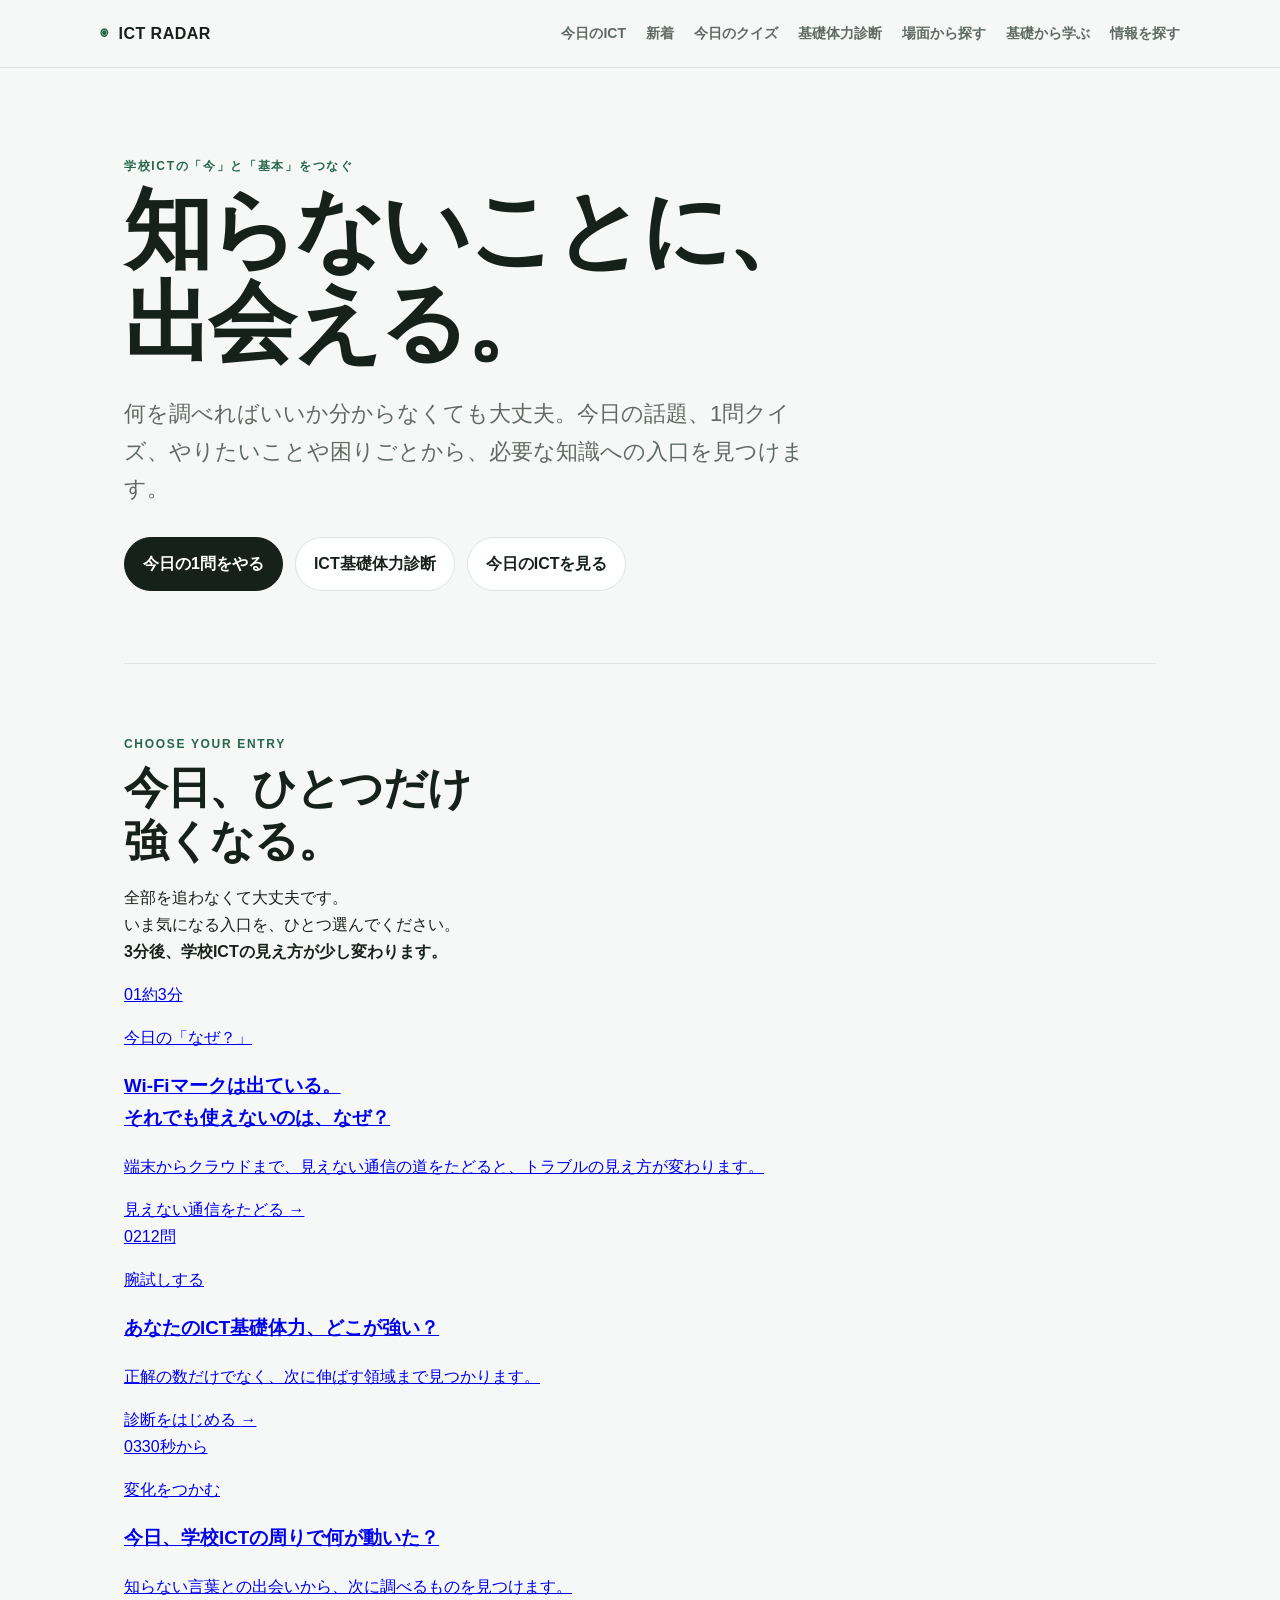
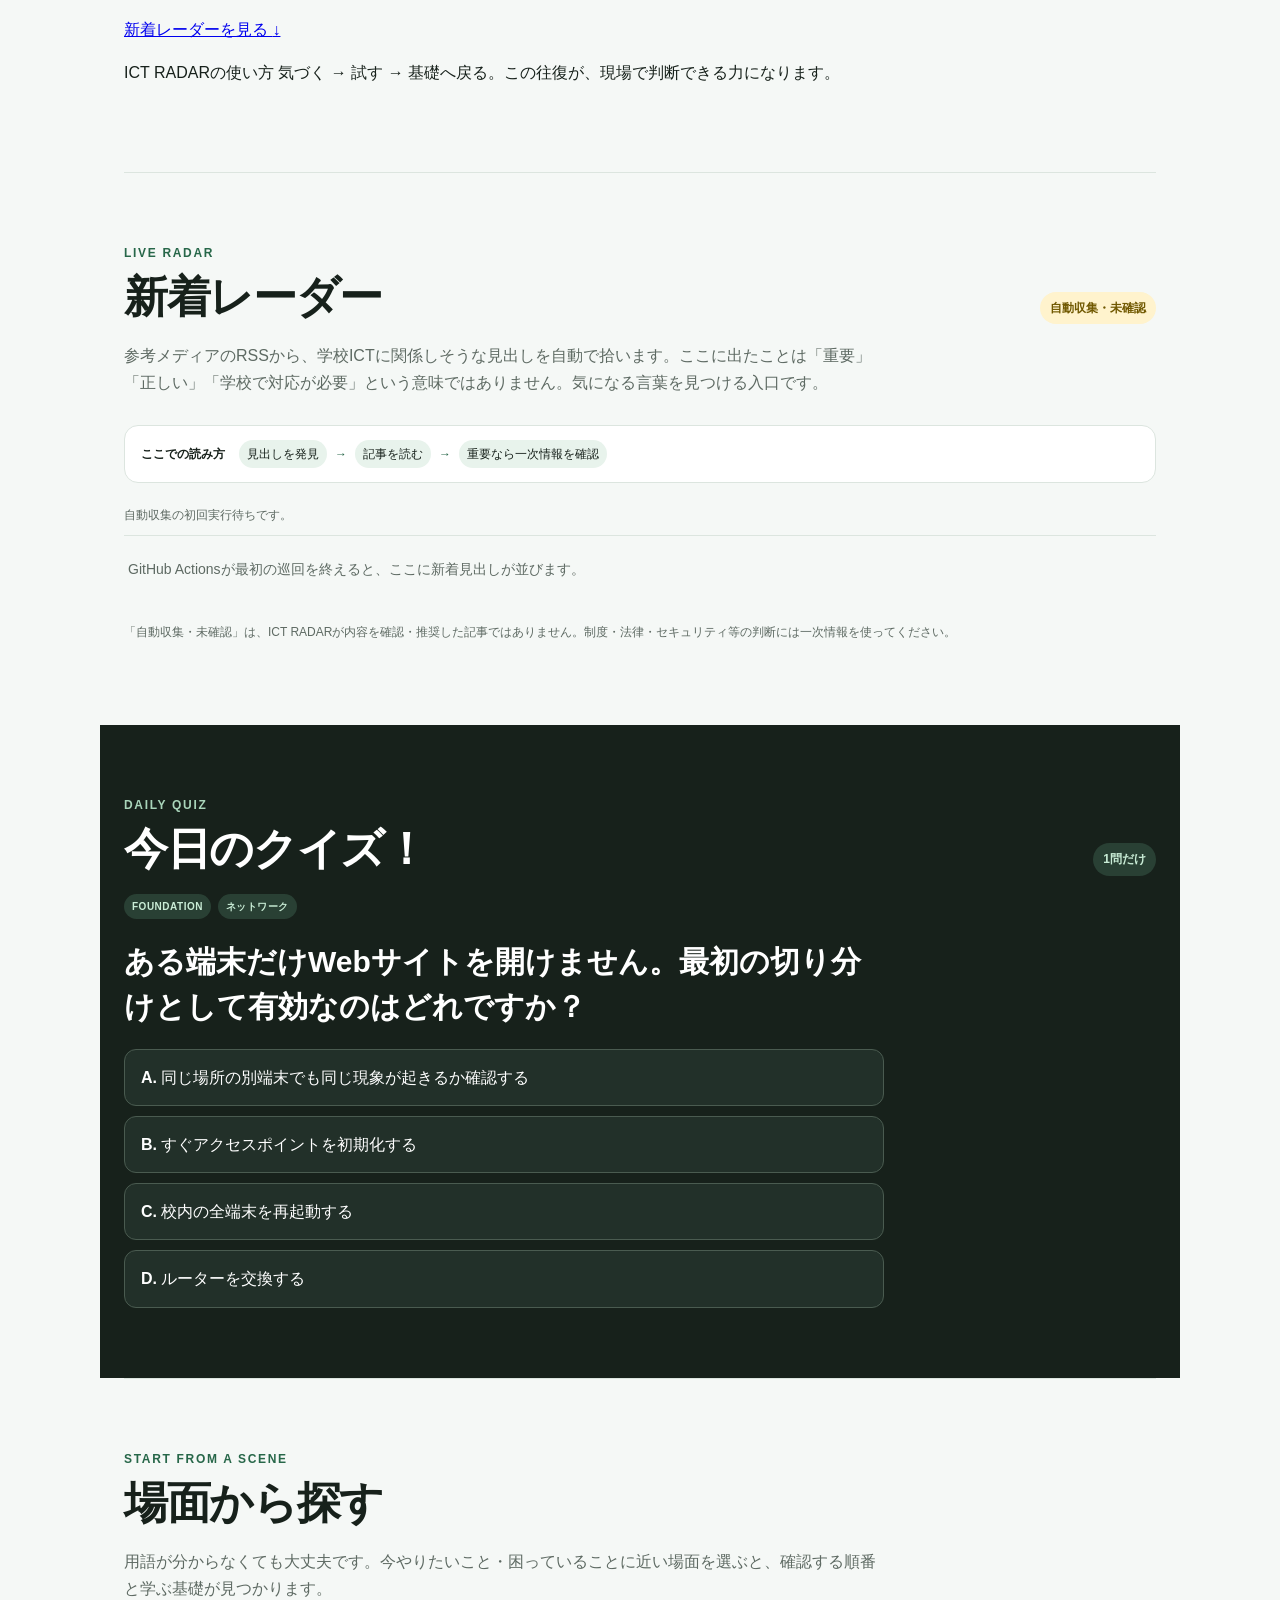
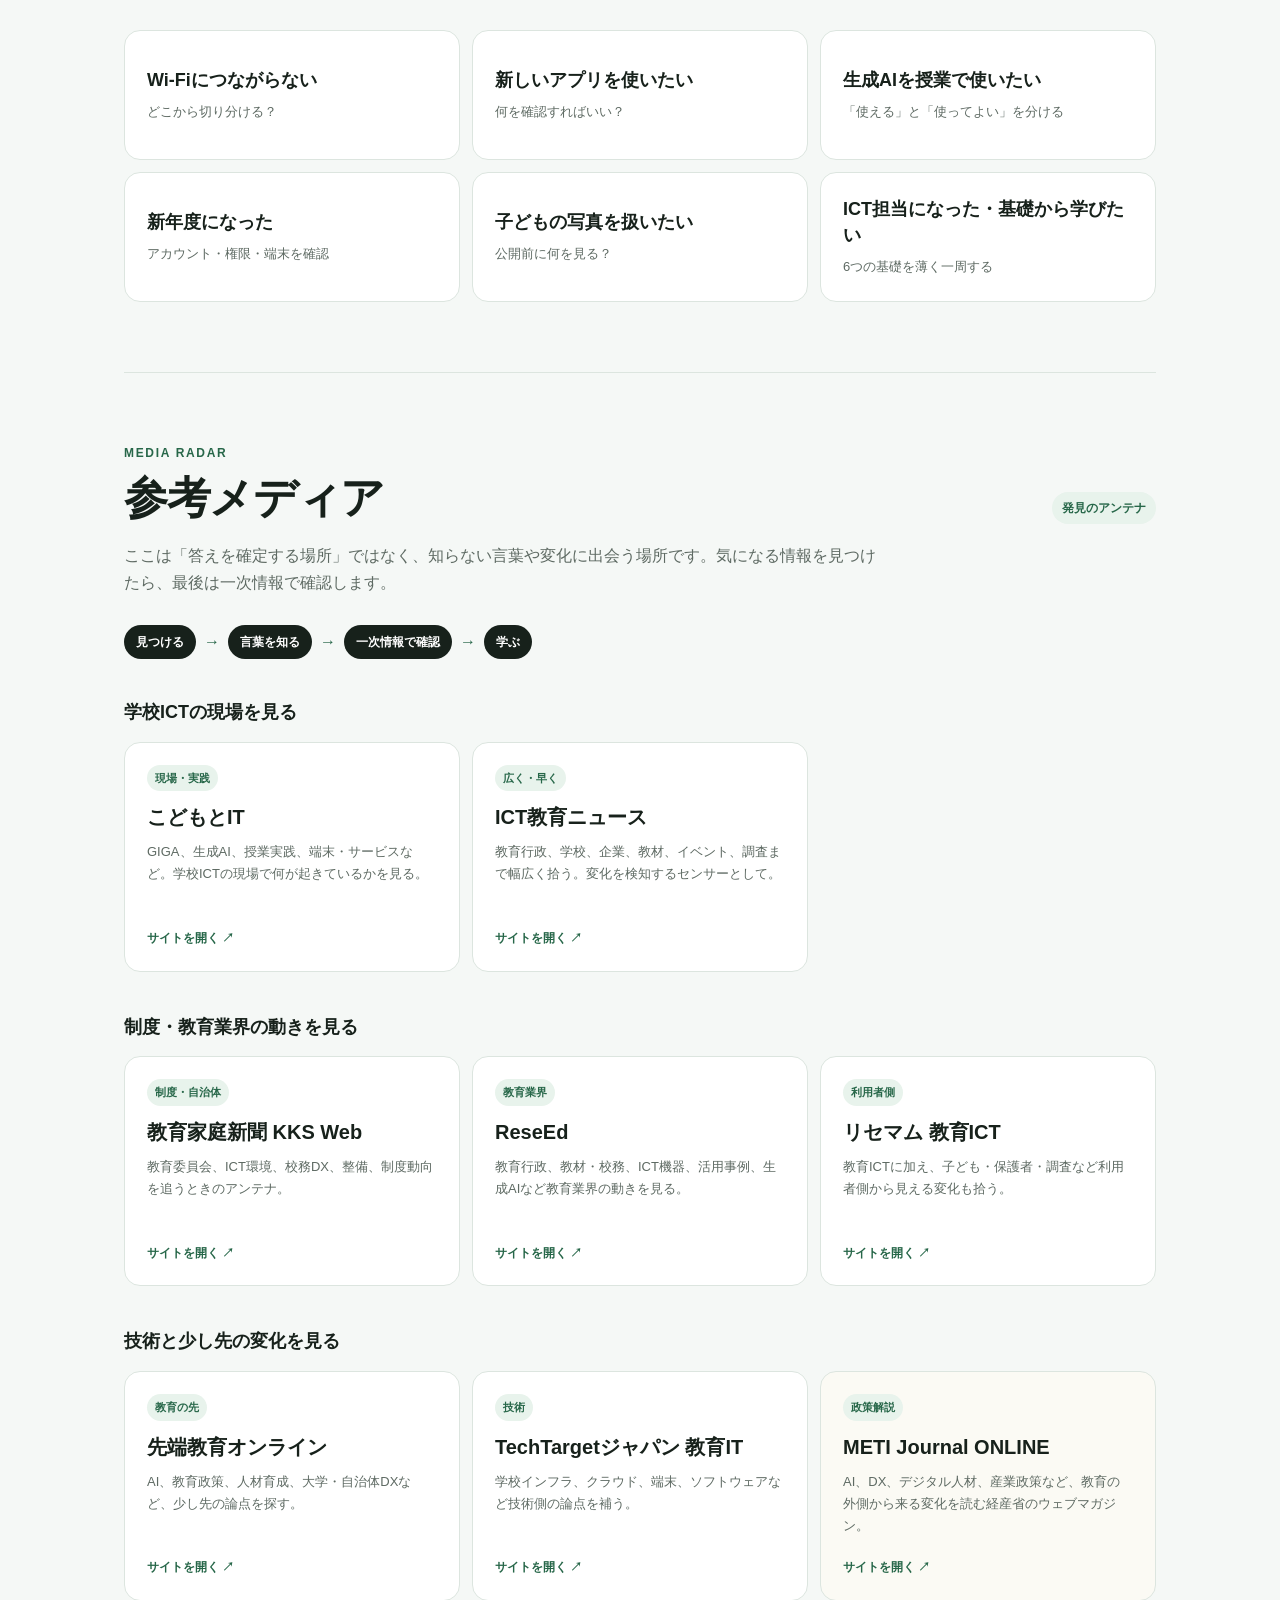
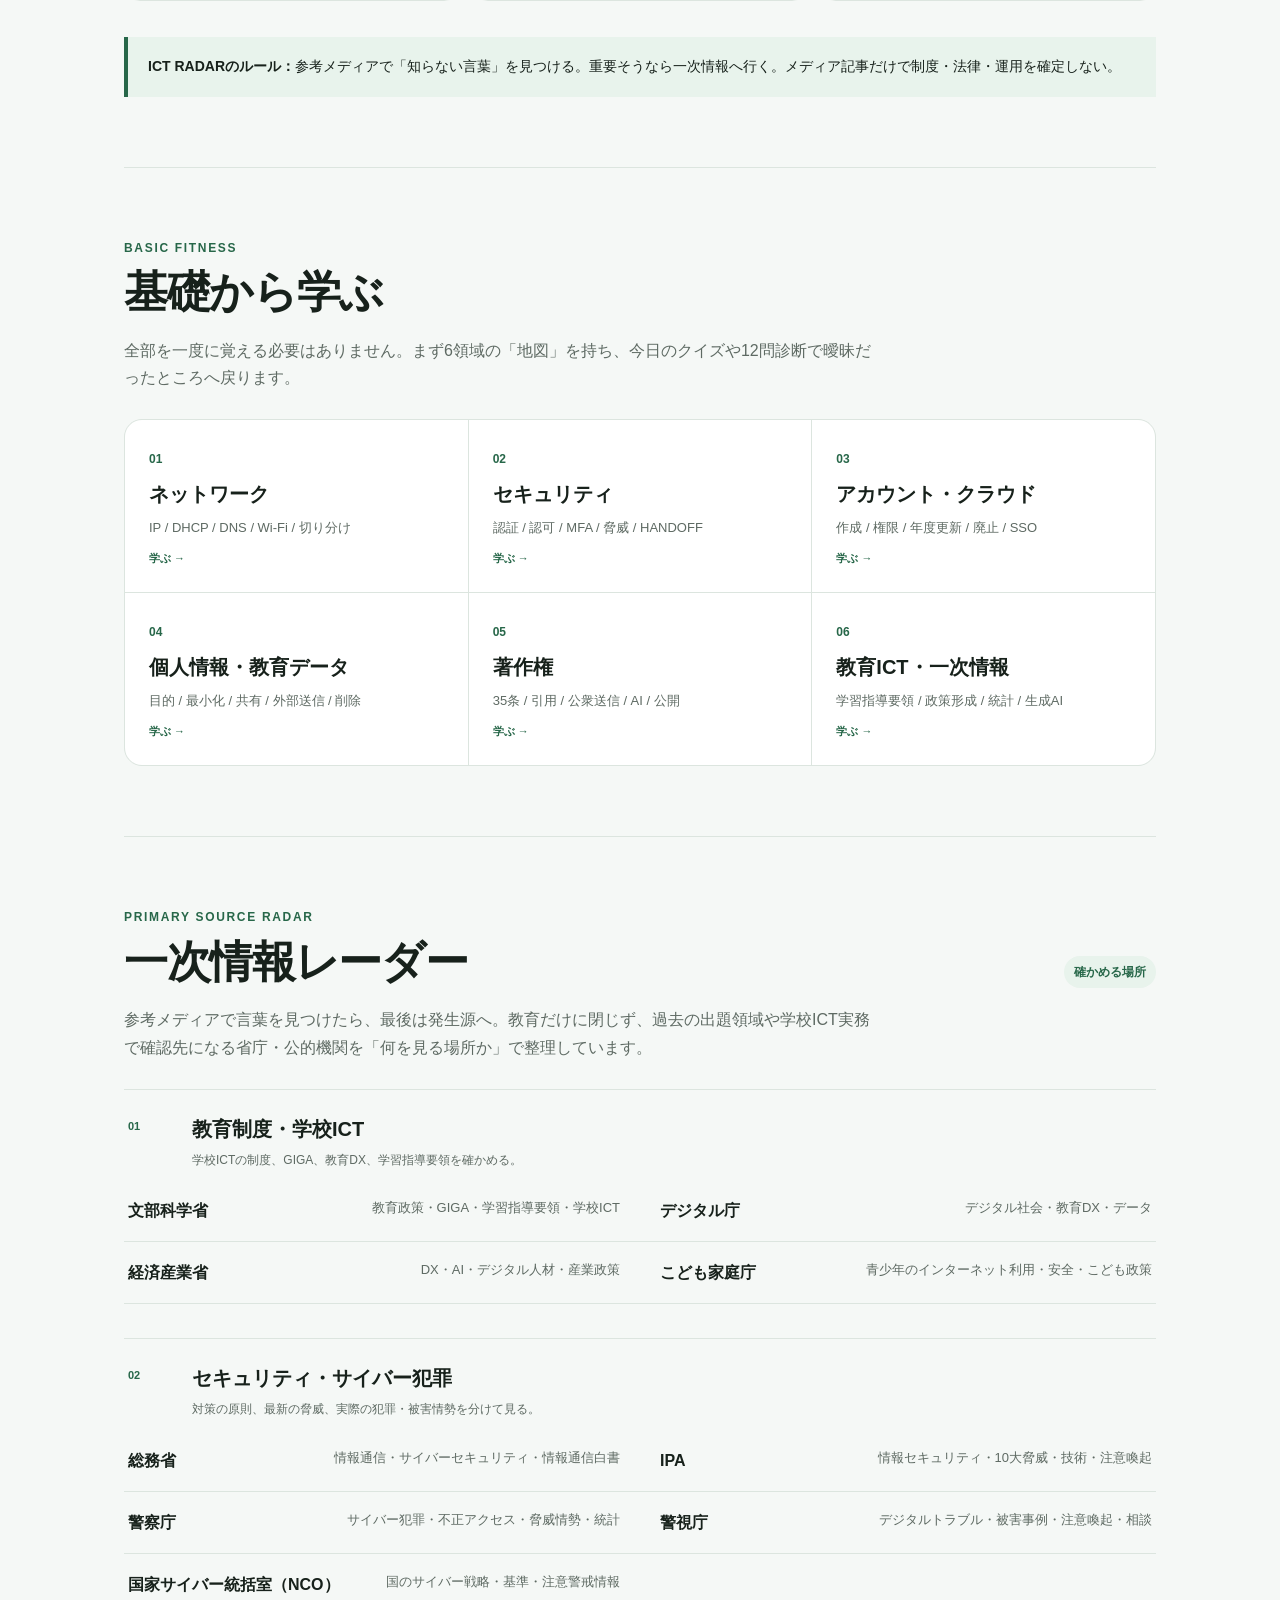
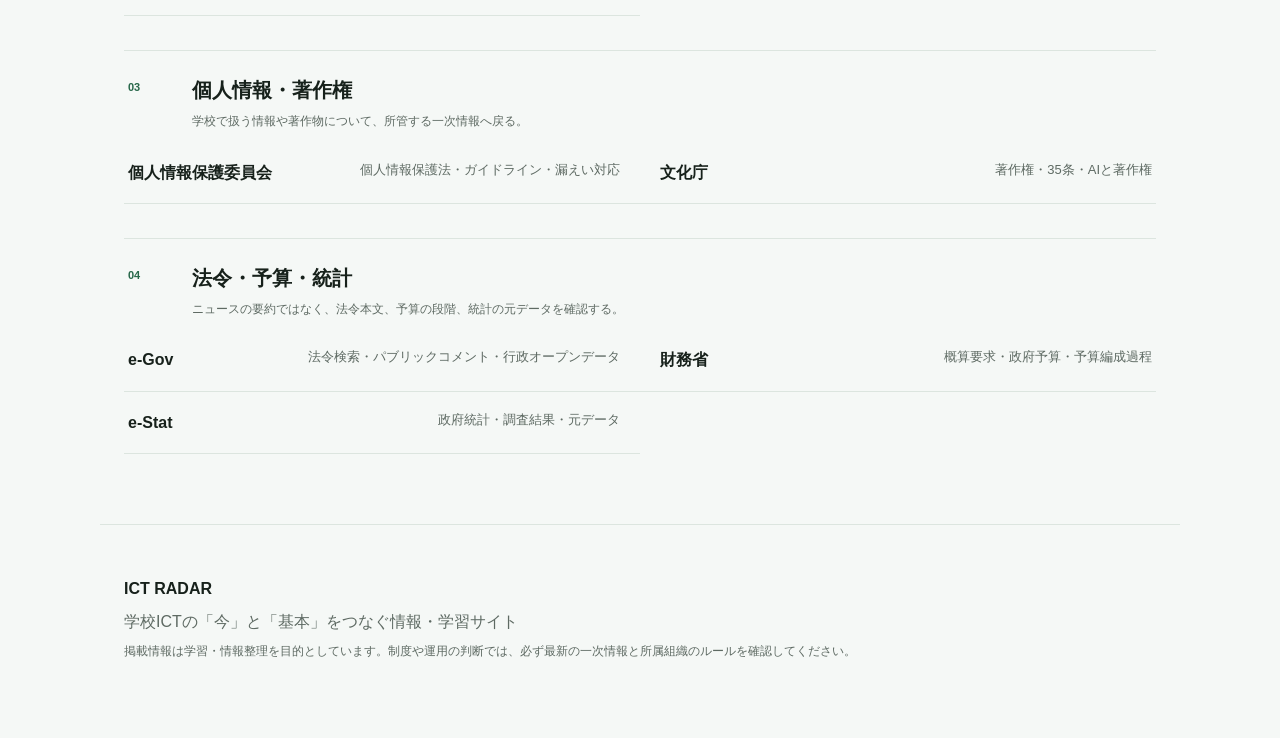
==== commit ddd6ab66: "Redesign Today section as compelling entry points" ====
--- a/index.html
+++ b/index.html
@@ -23,14 +23,48 @@
     <div class="hero-actions"><a class="button primary" href="#quiz">今日の1問をやる</a><a class="button" href="diagnosis.html">ICT基礎体力診断</a><a class="button" href="#today">今日のICTを見る</a></div>
   </section>
 
-  <section id="today" class="section">
-    <div class="section-head"><div><p class="eyebrow">TODAY</p><h2>今日のICT</h2></div><span class="status">初期版</span></div>
-    <p class="section-intro">「全部読む」ではなく、まず変化に気づくための入口です。下の「新着レーダー」では、登録した参考メディアからICT関連語を含む新着を自動収集します。</p>
-    <div class="cards">
-      <article class="card"><div class="meta"><span class="tag current">CURRENT</span><span>制度・政策</span></div><h3>「決まったこと」と「検討中」を分けて読む</h3><p>諮問、WG、論点整理、答申、告示。行政情報は段階を見分けるだけで読み違いが減ります。</p><a href="#learn">基礎を確認する →</a></article>
-      <article class="card"><div class="meta"><span class="tag foundation">FOUNDATION</span><span>ネットワーク</span></div><h3>「Wi-Fiにつながる」と「使える」は別</h3><p>接続、IP、DNS、HTTPS、認証、認可。現象を順番に切り分けるための基本です。</p><a href="#scene">場面から探す →</a></article>
-      <article class="card"><div class="meta"><span class="tag current">CURRENT</span><span>情報収集</span></div><h3>同じ知らない言葉を何度も見たら調べる</h3><p>ニュースは答えではなく「次に調べる言葉」を見つけるレーダーとして使います。</p><a href="#media">参考メディアを見る →</a></article>
+  <section id="today" class="section today-section">
+    <div class="today-heading">
+      <div>
+        <p class="eyebrow">CHOOSE YOUR ENTRY</p>
+        <h2>今日、ひとつだけ<br>強くなる。</h2>
+      </div>
+      <p>全部を追わなくて大丈夫です。<br>いま気になる入口を、ひとつ選んでください。<br><strong>3分後、学校ICTの見え方が少し変わります。</strong></p>
     </div>
+
+    <div class="today-paths">
+      <a class="today-path featured" href="network.html">
+        <div class="path-top"><span class="path-number">01</span><span class="path-time">約3分</span></div>
+        <div class="path-copy">
+          <p class="path-kicker">今日の「なぜ？」</p>
+          <h3>Wi‑Fiマークは出ている。<br>それでも使えないのは、なぜ？</h3>
+          <p>端末からクラウドまで、見えない通信の道をたどると、トラブルの見え方が変わります。</p>
+        </div>
+        <span class="path-action">見えない通信をたどる <b>→</b></span>
+      </a>
+
+      <a class="today-path diagnosis-path" href="diagnosis.html">
+        <div class="path-top"><span class="path-number">02</span><span class="path-time">12問</span></div>
+        <div class="path-copy">
+          <p class="path-kicker">腕試しする</p>
+          <h3>あなたのICT基礎体力、どこが強い？</h3>
+          <p>正解の数だけでなく、次に伸ばす領域まで見つかります。</p>
+        </div>
+        <span class="path-action">診断をはじめる <b>→</b></span>
+      </a>
+
+      <a class="today-path radar-path" href="#live">
+        <div class="path-top"><span class="path-number">03</span><span class="path-time">30秒から</span></div>
+        <div class="path-copy">
+          <p class="path-kicker">変化をつかむ</p>
+          <h3>今日、学校ICTの周りで何が動いた？</h3>
+          <p>知らない言葉との出会いから、次に調べるものを見つけます。</p>
+        </div>
+        <span class="path-action">新着レーダーを見る <b>↓</b></span>
+      </a>
+    </div>
+
+    <p class="today-note"><span>ICT RADARの使い方</span> 気づく → 試す → 基礎へ戻る。この往復が、現場で判断できる力になります。</p>
   </section>
 
 
--- a/styles.css
+++ b/styles.css
@@ -16,3 +16,154 @@
 
 .course-badges{display:flex;gap:7px;align-items:center;flex-wrap:wrap}.free-badge{font-size:10px;font-weight:900;color:var(--green);background:var(--pale);border-radius:999px;padding:5px 9px}.privacy-note{margin:18px 0 8px;padding:15px 17px;border:1px solid var(--line);border-radius:14px;background:#f8fbf9}.privacy-note b{font-size:12px;color:var(--green)}.privacy-note p{font-size:11px;color:var(--muted);line-height:1.75;margin:6px 0 0}
 @media print{.site-header,.diagnosis-hero,#diagnosisStart,#diagnosisRun,.result-actions,footer{display:none!important}#diagnosisResult{display:block!important;padding:0!important}.section{max-width:none!important}.review-item{break-inside:avoid}.review-item>div{display:block!important}.review-item summary{list-style:none}.answer-compare{grid-template-columns:1fr 1fr 1fr}.reflection-result{break-inside:avoid}}
+
+.diagnosis-source{display:flex;gap:10px;align-items:center;flex-wrap:wrap;font-size:11px!important;margin:10px 0}.diagnosis-source a{font-weight:900}.diagnosis-source span{color:var(--muted);font-size:10px}
+
+
+/* Network visual learning maps */
+.web-figure{margin:30px 0 38px;background:white;border:1px solid var(--line);border-radius:22px;padding:clamp(18px,3vw,30px);box-shadow:0 8px 30px rgba(23,33,27,.035)}
+.web-figure-head{display:flex;justify-content:space-between;align-items:end;gap:28px;margin-bottom:22px}
+.web-figure-head>div>span{font-size:11px;font-weight:900;color:var(--green);letter-spacing:.08em}
+.web-figure-head h3{font-size:clamp(23px,3vw,32px);line-height:1.35;margin:4px 0 0}
+.web-figure-head>p{max-width:390px;margin:0;color:var(--muted);font-size:13px}
+.model-compare{display:grid;grid-template-columns:1fr 1fr;gap:14px}
+.model-panel{border:1px solid var(--line);border-radius:18px;padding:20px;min-width:0}
+.model-panel.separation{background:#f3f8fc}
+.model-panel.zerotrust{background:#f1f9f3}
+.model-title{display:flex;align-items:center;gap:12px}
+.model-title>b{display:grid;place-items:center;min-width:36px;height:36px;border-radius:50%;background:#245f91;color:white;font-size:18px}
+.zerotrust .model-title>b{background:var(--green)}
+.model-title h4{font-size:19px;line-height:1.35;margin:0}
+.model-title span{font-size:11px;color:var(--muted)}
+.model-panel>p{font-size:13px;color:var(--muted);line-height:1.75}
+.mini-lanes{display:grid;gap:8px;margin:16px 0}
+.lane{border-radius:12px;padding:12px 14px;background:white;border-left:5px solid #8a9}
+.lane.admin{border-left-color:#c95050}.lane.learn{border-left-color:#3d9862}.lane.web{border-left-color:#397fb8}
+.lane b,.lane span,.lane small{display:block}.lane b{font-size:12px}.lane span{font-size:11px;margin-top:3px}.lane small{font-size:10px;color:var(--muted);margin-top:4px}
+.zt-flow{display:grid;grid-template-columns:1fr auto 1fr;gap:7px;align-items:stretch;margin:16px 0}
+.zt-flow div{background:white;border:1px solid #d7e6dc;border-radius:12px;padding:11px;text-align:center}
+.zt-flow div:nth-of-type(3),.zt-flow div:nth-of-type(4){grid-row:2}.zt-flow i:nth-of-type(2){grid-row:2}
+.zt-flow b,.zt-flow span{display:block}.zt-flow b{font-size:12px}.zt-flow span{font-size:10px;color:var(--muted);margin-top:3px}.zt-flow i{align-self:center;color:var(--green);font-style:normal;font-weight:900}
+.model-points{display:flex;gap:6px;flex-wrap:wrap;margin-top:14px}
+.model-points b{width:100%;font-size:10px;color:var(--green)}
+.model-points span{font-size:10px;font-weight:750;padding:5px 8px;border-radius:999px;background:white;border:1px solid var(--line)}
+.figure-note{display:grid;grid-template-columns:120px 1fr;gap:15px;margin-top:14px;padding:14px 16px;border-radius:13px;background:#fff7d9;font-size:12px}
+.figure-note b{color:#8a6200}.figure-note span{color:#5d5847}
+.seven-figure{background:#fbfdfc}
+.seven-grid{display:grid;grid-template-columns:repeat(4,1fr);gap:9px}
+.seven-grid article{position:relative;background:white;border:1px solid var(--line);border-radius:14px;padding:17px 15px 15px}
+.seven-grid article>b{display:grid;place-items:center;width:28px;height:28px;border-radius:50%;background:var(--green);color:white;font-size:12px;margin-bottom:9px}
+.seven-grid h4{font-size:15px;line-height:1.45;margin:0 0 6px}.seven-grid p{font-size:11px;line-height:1.65;color:var(--muted);margin:0}
+.seven-grid article:last-child{grid-column:2/4;background:var(--pale)}
+.seven-summary{display:flex;align-items:center;gap:18px;margin-top:14px;padding:16px 18px;border-radius:14px;background:var(--ink);color:white}
+.seven-summary b{white-space:nowrap;color:#a9d5ba}.seven-summary p{font-size:12px;margin:0;color:#dce5e0}
+.communication-map-block{margin-top:44px;padding-top:34px;border-top:1px dashed #bdc9c1}
+.communication-map-block h3{font-size:25px;margin:3px 0 7px}.communication-map-block>p:not(.eyebrow){font-size:13px;color:var(--muted);max-width:760px}
+@media(max-width:900px){.model-compare{grid-template-columns:1fr}.seven-grid{grid-template-columns:repeat(2,1fr)}.seven-grid article:last-child{grid-column:auto}.web-figure-head{display:block}.web-figure-head>p{margin-top:10px;max-width:none}}
+@media(max-width:600px){.web-figure{margin-left:-10px;margin-right:-10px;border-radius:16px}.seven-grid{grid-template-columns:1fr}.figure-note{grid-template-columns:1fr;gap:4px}.seven-summary{display:block}.seven-summary p{margin-top:6px}.zt-flow{grid-template-columns:1fr}.zt-flow i{transform:rotate(90deg)}.zt-flow div:nth-of-type(n),.zt-flow i:nth-of-type(n){grid-row:auto}}
+
+
+/* Illustrated network guides */
+.network-illustrations{display:grid;gap:22px;margin:30px 0 40px}
+.network-illustration{margin:0;background:#fff;border:1px solid var(--line);border-radius:22px;padding:clamp(12px,2vw,20px);box-shadow:0 8px 30px rgba(23,33,27,.035)}
+.illustration-label{display:flex;align-items:center;gap:10px;margin:0 2px 13px}
+.illustration-label span{font-size:10px;font-weight:900;letter-spacing:.08em;color:var(--green);background:var(--pale);border-radius:999px;padding:5px 8px}
+.illustration-label strong{font-size:14px}
+.illustration-link{display:block;border-radius:15px;overflow:hidden;background:#f7faf8;border:1px solid #e3ebe6;cursor:zoom-in}
+.illustration-link img{display:block;width:100%;height:auto}
+.illustration-link:focus{outline:3px solid #8fc5a6;outline-offset:3px}
+.network-illustration figcaption{font-size:11px;line-height:1.7;color:var(--muted);padding:10px 4px 0}
+.figure-reading{display:grid;grid-template-columns:130px 1fr;gap:16px;align-items:start;background:#fff7d9;border-radius:14px;padding:15px 18px}
+.figure-reading b{font-size:12px;color:#8a6200}.figure-reading p{font-size:12px;color:#5d5847;margin:0;line-height:1.8}
+@media(max-width:600px){.network-illustration{margin-left:-10px;margin-right:-10px;border-radius:16px;padding:9px}.illustration-label{align-items:flex-start;flex-direction:column;gap:5px}.figure-reading{grid-template-columns:1fr;gap:4px}.network-illustration figcaption{font-size:10px}}
+
+
+/* Beginner network roles */
+.network-roles{display:grid;grid-template-columns:repeat(3,1fr);gap:12px;margin:26px 0}
+.network-roles article{background:#fff;border:1px solid var(--line);border-radius:17px;padding:19px;min-width:0}
+.role-icon{display:grid;place-items:center;width:46px;height:46px;border-radius:14px;background:var(--pale);font-size:24px;margin-bottom:12px}
+.role-name small{display:block;font-size:9px;font-weight:900;letter-spacing:.1em;color:var(--green)}
+.role-name h4{font-size:19px;line-height:1.35;margin:2px 0}
+.role-name em{display:block;font-style:normal;font-size:11px;color:var(--muted);margin-bottom:13px}
+.network-roles article>p{font-size:12px;line-height:1.75;color:var(--muted);margin:9px 0}
+.network-roles article>p b{color:var(--ink)}
+.network-roles .role-trouble{border-top:1px solid var(--line);padding-top:10px;margin-top:12px}
+.network-roles .role-trouble b{display:block;color:#9a4e32;font-size:10px;margin-bottom:2px}
+.checkpoint-guide{margin:30px 0 16px;padding:22px;background:#eef5fa;border:1px solid #d8e6f0;border-radius:18px}
+.checkpoint-guide h4{font-size:20px;margin:3px 0 7px}
+.checkpoint-guide>div>p:last-child{font-size:12px;color:var(--muted);margin:0;max-width:800px}
+.checkpoint-line{display:flex;align-items:center;gap:7px;overflow-x:auto;padding:18px 0 2px;margin-top:8px}
+.checkpoint-line span{white-space:nowrap;background:#fff;border:1px solid #cfdde7;border-radius:999px;padding:7px 10px;font-size:11px;font-weight:800}
+.checkpoint-line i{font-style:normal;font-weight:900;color:#397fb8}
+.network-example{display:grid;grid-template-columns:minmax(220px,.8fr) 1.4fr;gap:16px;background:#fff7d9;border-radius:18px;padding:20px}
+.example-question span,.example-question strong{display:block}
+.example-question span{font-size:10px;font-weight:900;color:#8a6200;margin-bottom:5px}
+.example-question strong{font-size:18px;line-height:1.55}
+.example-thinking{display:grid;gap:7px}
+.example-thinking p{background:rgba(255,255,255,.7);border-radius:10px;padding:10px 12px;font-size:11px;line-height:1.7;margin:0;color:#5d5847}
+.example-thinking b{display:block;color:var(--ink);font-size:10px}
+@media(max-width:900px){.network-roles{grid-template-columns:repeat(2,1fr)}}
+@media(max-width:600px){.network-roles{grid-template-columns:1fr}.network-roles article{padding:17px}.network-example{grid-template-columns:1fr}.checkpoint-line{margin-right:-22px;padding-right:22px}}
+
+
+/* Beginner bridge: roles -> one familiar scene -> diagnosis */
+.beginner-story{margin:32px 0 18px;background:#fff;border:1px solid var(--line);border-radius:20px;padding:clamp(18px,3vw,28px)}
+.story-head h4{font-size:clamp(21px,2.6vw,28px);line-height:1.4;margin:3px 0 8px}
+.story-head>p:last-child{font-size:13px;color:var(--muted);max-width:820px;margin:0}
+.story-steps{display:grid;grid-template-columns:repeat(2,1fr);gap:10px;margin-top:24px}
+.story-steps article{display:grid;grid-template-columns:30px 42px 1fr;gap:10px;align-items:start;background:#f8fbf9;border:1px solid var(--line);border-radius:15px;padding:16px}
+.story-no{display:grid;place-items:center;width:28px;height:28px;border-radius:50%;background:var(--green);color:#fff;font-size:11px;font-weight:900}
+.story-icon{font-size:24px;line-height:1.2}
+.story-steps h5{font-size:15px;line-height:1.5;margin:0 0 5px}
+.story-steps p{font-size:11px;line-height:1.75;color:var(--muted);margin:0 0 9px}
+.story-steps b{display:block;font-size:9px;color:#9a4e32}
+.story-steps small{display:block;font-size:10px;line-height:1.6;color:var(--muted);margin-top:2px}
+.story-caution{display:grid;grid-template-columns:100px 1fr;gap:14px;margin-top:12px;padding:15px 17px;background:#fff7d9;border-radius:13px}
+.story-caution b{font-size:11px;color:#8a6200}.story-caution p{font-size:12px;line-height:1.8;color:#5d5847;margin:0}
+.symptom-grid{display:grid;grid-template-columns:repeat(2,1fr);gap:9px;margin:20px 0 10px}
+.symptom-grid article{background:#fff;border:1px solid #cfdde7;border-radius:13px;padding:14px}
+.symptom-grid span{display:block;font-size:9px;font-weight:900;color:#397fb8;margin-bottom:4px}
+.symptom-grid b{display:block;font-size:13px;line-height:1.55}
+.symptom-grid p{font-size:10px;line-height:1.7;color:var(--muted);margin:6px 0 0}
+.checkpoint-caption{font-size:10px!important;color:var(--muted);margin:10px 0 0!important}
+@media(max-width:760px){.story-steps,.symptom-grid{grid-template-columns:1fr}.story-caution{grid-template-columns:1fr;gap:4px}}
+
+
+/* Invisible network illustration bridge */
+.invisible-network-figure{margin-top:34px}
+.compact-story{margin-top:16px}
+.picture-points{display:grid;grid-template-columns:repeat(3,1fr);gap:10px;margin-top:22px}
+.picture-points article{display:grid;grid-template-columns:34px 1fr;gap:10px;align-items:start;background:#f8fbf9;border:1px solid var(--line);border-radius:15px;padding:16px}
+.picture-points article>span{display:grid;place-items:center;width:30px;height:30px;border-radius:50%;background:var(--green);color:#fff;font-size:12px;font-weight:900}
+.picture-points h5{font-size:14px;line-height:1.5;margin:2px 0 6px}
+.picture-points p{font-size:11px;line-height:1.75;color:var(--muted);margin:0}
+@media(max-width:760px){.picture-points{grid-template-columns:1fr}}
+
+
+/* Visible foundation: IP / subnet / gateway / DNS / DHCP */
+.network-kit{margin:28px 0 18px;background:#eef7f1;border:1px solid #d4e7da;border-radius:20px;padding:clamp(18px,3vw,28px)}
+.kit-head{display:grid;grid-template-columns:64px 1fr;gap:16px;align-items:start}
+.kit-device{display:grid;place-items:center;width:58px;height:58px;border-radius:17px;background:#fff;font-size:31px}
+.kit-head h3{font-size:clamp(20px,2.5vw,27px);margin:2px 0 6px}.kit-head p:last-child{font-size:12px;color:var(--muted);margin:0}
+.dhcp-gives{display:grid;grid-template-columns:180px 38px 1fr;gap:12px;align-items:center;margin-top:22px}
+.dhcp-person{background:#fff;border:1px solid var(--line);border-radius:15px;padding:15px;text-align:center}.dhcp-person>span{display:block;font-size:27px}.dhcp-person>b{display:block;font-size:18px;margin:3px}.dhcp-person p{font-size:10px;line-height:1.6;color:var(--muted);margin:4px 0 0}
+.give-arrow{text-align:center;font-size:27px;font-weight:900;color:var(--green)}
+.setting-card{display:grid;grid-template-columns:repeat(4,1fr);gap:7px}
+.setting-card>div{background:#fff;border:1px solid var(--line);border-radius:13px;padding:12px;min-height:105px}
+.setting-card span{display:grid;place-items:center;width:23px;height:23px;border-radius:50%;background:var(--green);color:#fff;font-size:9px;font-weight:900;margin-bottom:7px}
+.setting-card b{display:block;font-size:11px;line-height:1.4}.setting-card small{display:block;font-size:9px;line-height:1.55;color:var(--muted);margin-top:5px}
+.kit-note{font-size:9px!important;color:var(--muted);margin:12px 0 0!important}
+.foundation-story{display:grid;gap:12px;margin:18px 0}
+.foundation-story>article{display:grid;grid-template-columns:210px 1fr;gap:22px;background:#fff;border:1px solid var(--line);border-radius:18px;padding:20px}
+.foundation-visual{display:flex;flex-direction:column;justify-content:center;align-items:center;min-height:150px;background:#f3f8fc;border-radius:14px;text-align:center;padding:15px}
+.foundation-visual>span{display:grid;place-items:center;width:27px;height:27px;border-radius:50%;background:#397fb8;color:#fff;font-size:10px;font-weight:900;margin-bottom:10px}
+.foundation-visual strong{font-size:20px;line-height:1.35}.foundation-visual small{font-size:10px;color:var(--muted);margin-top:5px}
+.foundation-story h3{font-size:19px;line-height:1.45;margin:2px 0 7px}.foundation-story article>div:last-child>p:not(.eyebrow):not(.when-broken){font-size:12px;line-height:1.8;color:var(--muted)}
+.misconception{display:grid;grid-template-columns:110px 1fr;gap:10px;background:#fff7d9;border-radius:10px;padding:10px 12px;margin:10px 0}.misconception b{font-size:10px;color:#8a6200}.misconception span{font-size:10px;line-height:1.65;color:#5d5847}
+.tiny-example{display:grid;grid-template-columns:auto 1fr auto 1fr;gap:7px;align-items:center;background:#f7faf8;border-radius:10px;padding:10px 12px;margin:10px 0;font-size:10px}.tiny-example span{color:var(--muted)}.tiny-example b{font-size:10px}
+.when-broken{font-size:10px;line-height:1.7;color:#6b625b;margin:10px 0 0;padding-top:9px;border-top:1px solid var(--line)}.when-broken b{color:#9a4e32}
+.dhcp-summary{display:grid;grid-template-columns:55px 1fr minmax(210px,.55fr);gap:16px;align-items:center;background:#eaf3fb;border:1px solid #d4e4ef;border-radius:18px;padding:20px;margin:20px 0 34px}.dhcp-summary>div:first-child{font-size:30px;text-align:center}.dhcp-summary h3{font-size:20px;margin:2px 0 5px}.dhcp-summary p:last-child{font-size:11px;line-height:1.75;color:var(--muted);margin:0}.dhcp-failure{background:#fff;border-radius:11px;padding:12px}.dhcp-failure b,.dhcp-failure span{display:block}.dhcp-failure b{font-size:10px;color:#397fb8;margin-bottom:4px}.dhcp-failure span{font-size:10px;line-height:1.65;color:var(--muted)}
+.foundation-more{padding-top:4px}.foundation-more>h3{font-size:21px;margin:2px 0 12px}
+.compact-concepts{grid-template-columns:repeat(2,1fr)}
+@media(max-width:900px){.dhcp-gives{grid-template-columns:1fr}.give-arrow{transform:rotate(90deg)}.setting-card{grid-template-columns:repeat(2,1fr)}.foundation-story>article{grid-template-columns:170px 1fr}.dhcp-summary{grid-template-columns:48px 1fr}.dhcp-failure{grid-column:1/-1}}
+@media(max-width:600px){.kit-head{grid-template-columns:1fr}.kit-device{width:48px;height:48px}.setting-card{grid-template-columns:1fr 1fr}.foundation-story>article{grid-template-columns:1fr;padding:14px}.foundation-visual{min-height:105px}.misconception{grid-template-columns:1fr;gap:4px}.tiny-example{grid-template-columns:1fr 1fr}.dhcp-summary{grid-template-columns:1fr}.dhcp-summary>div:first-child{text-align:left}.compact-concepts{grid-template-columns:1fr}}
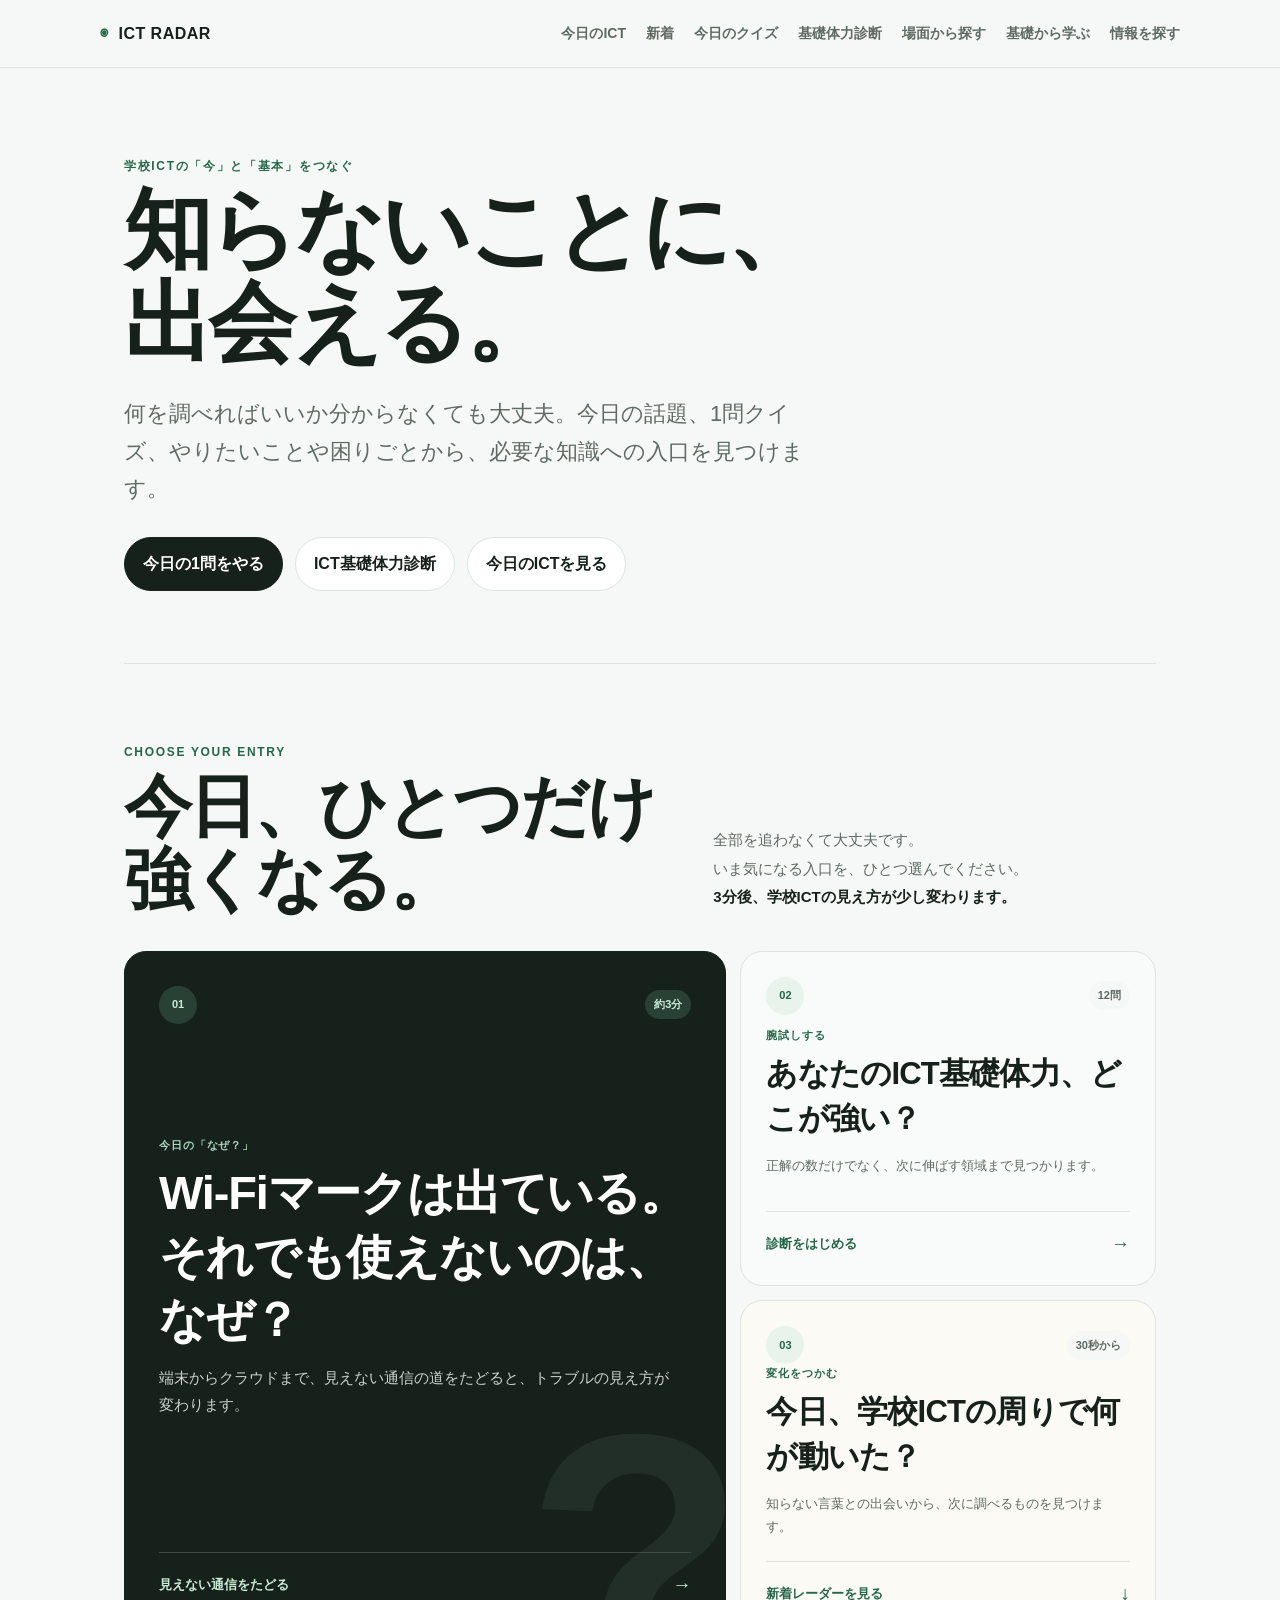
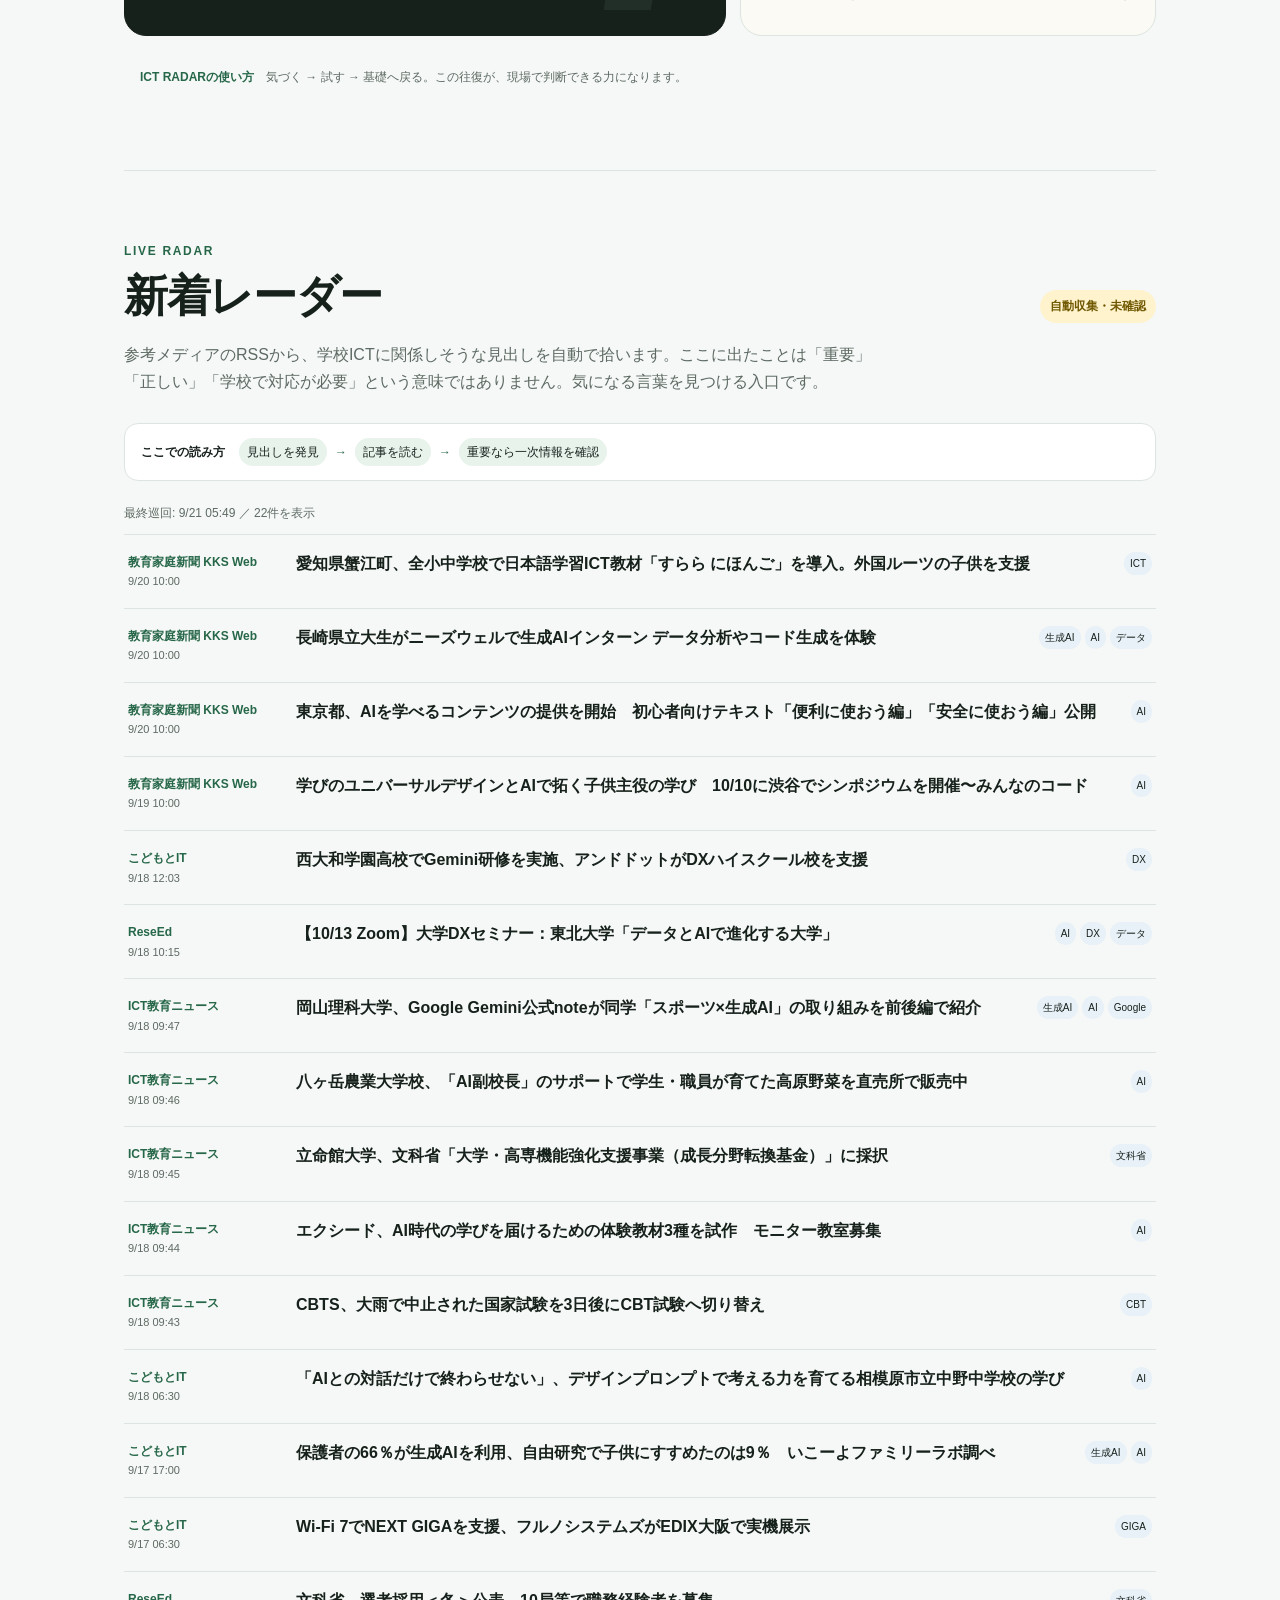
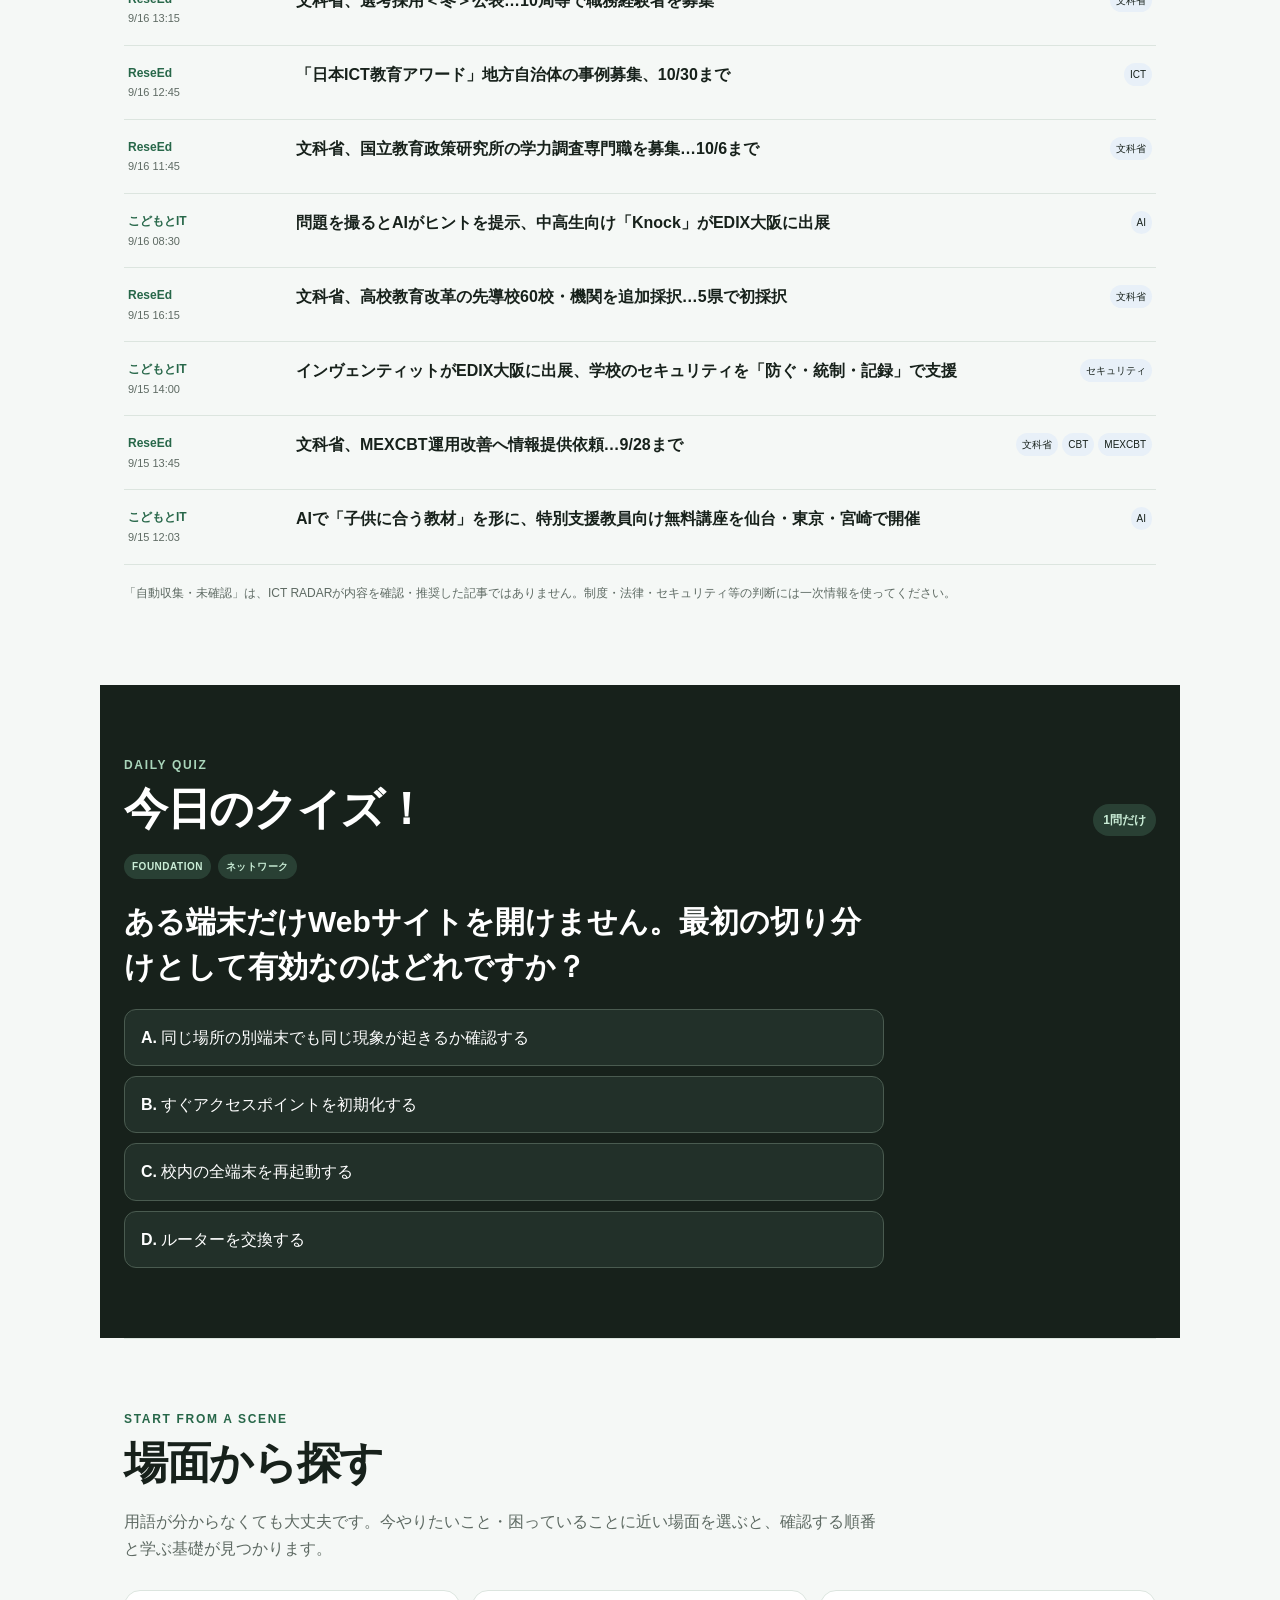
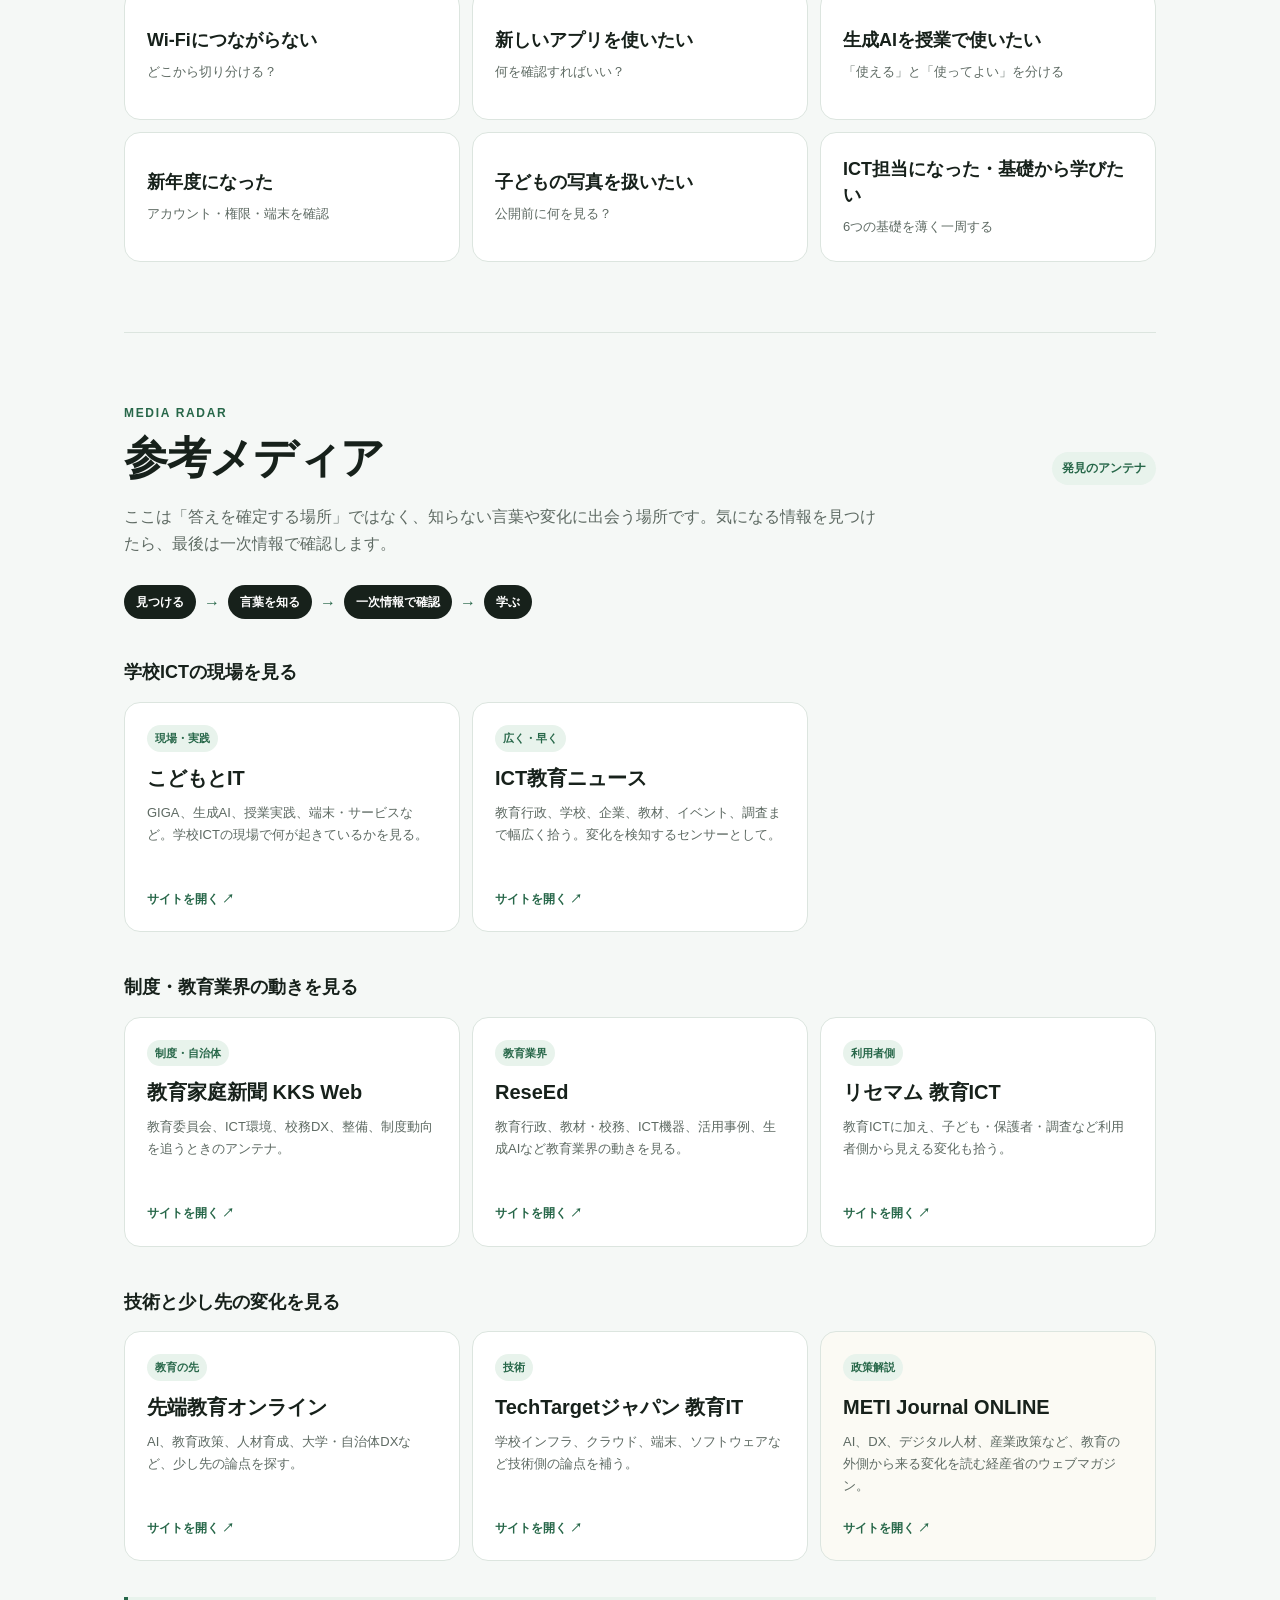
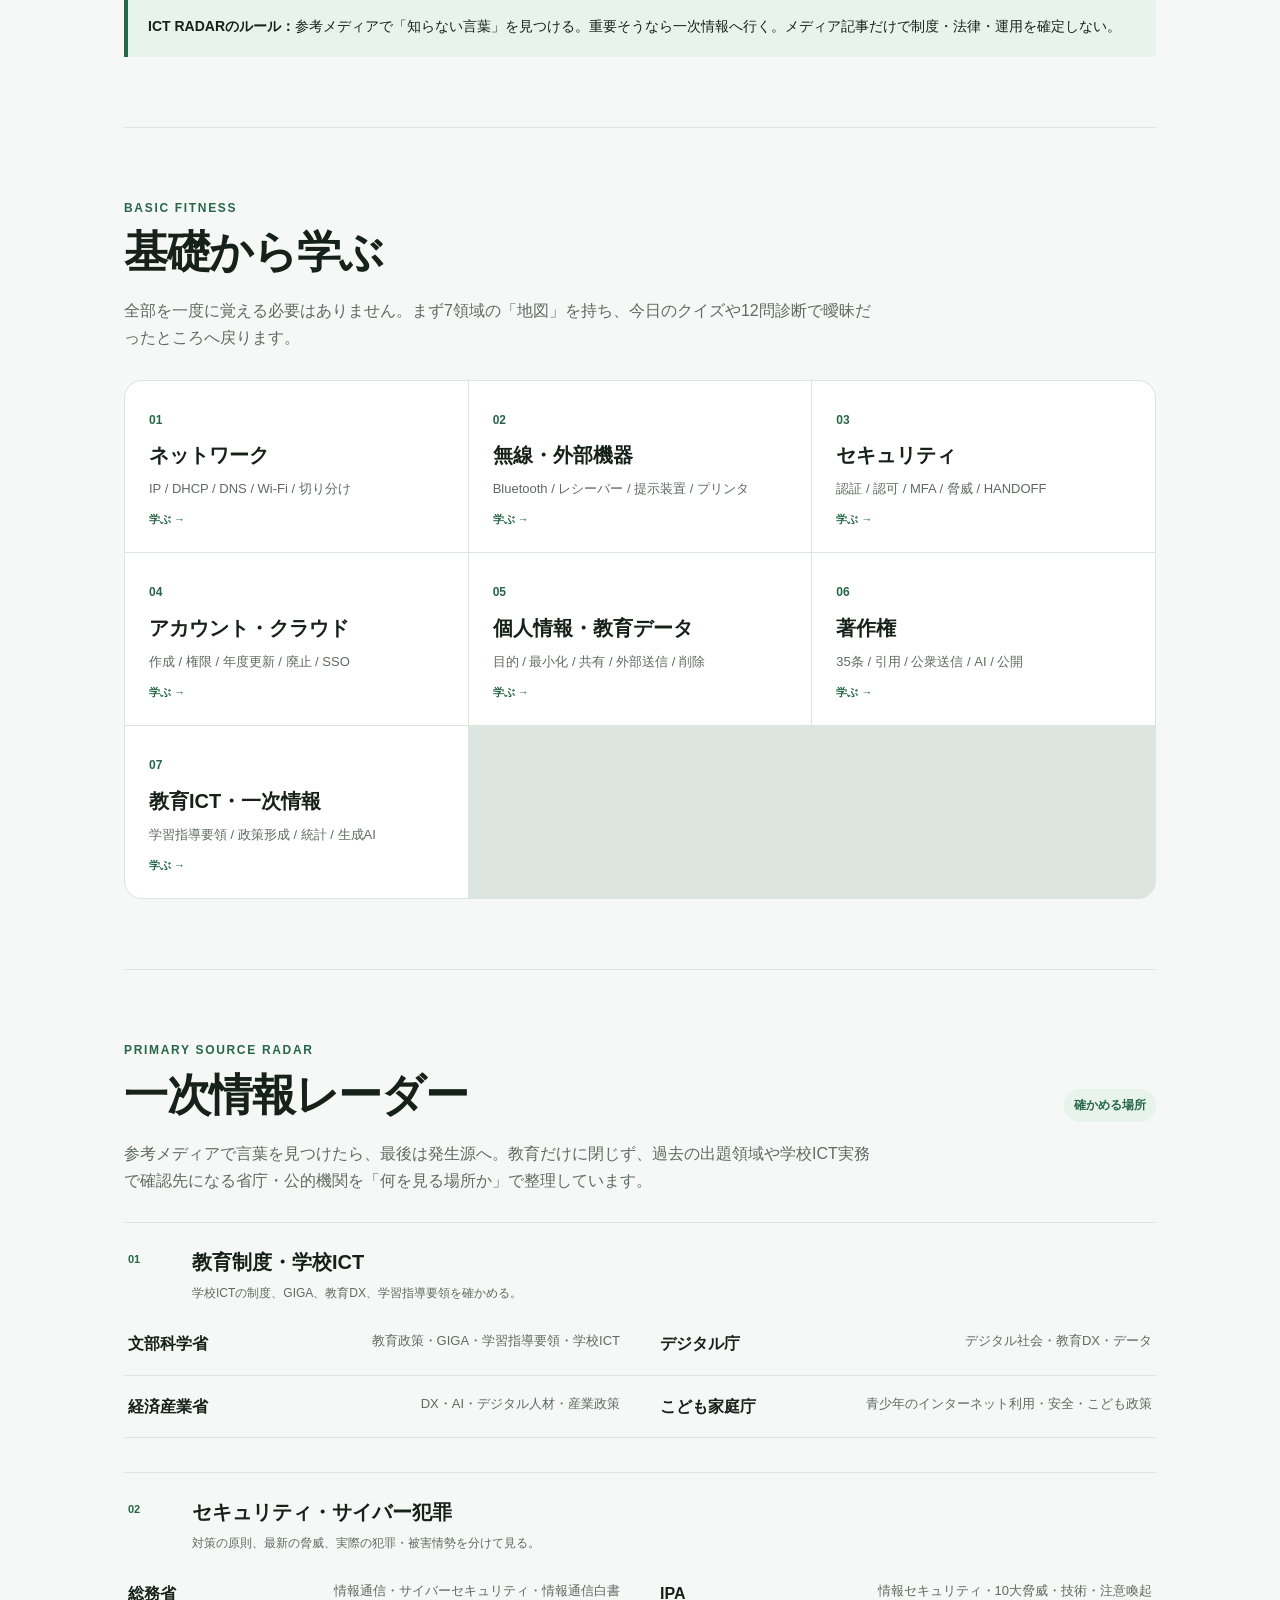
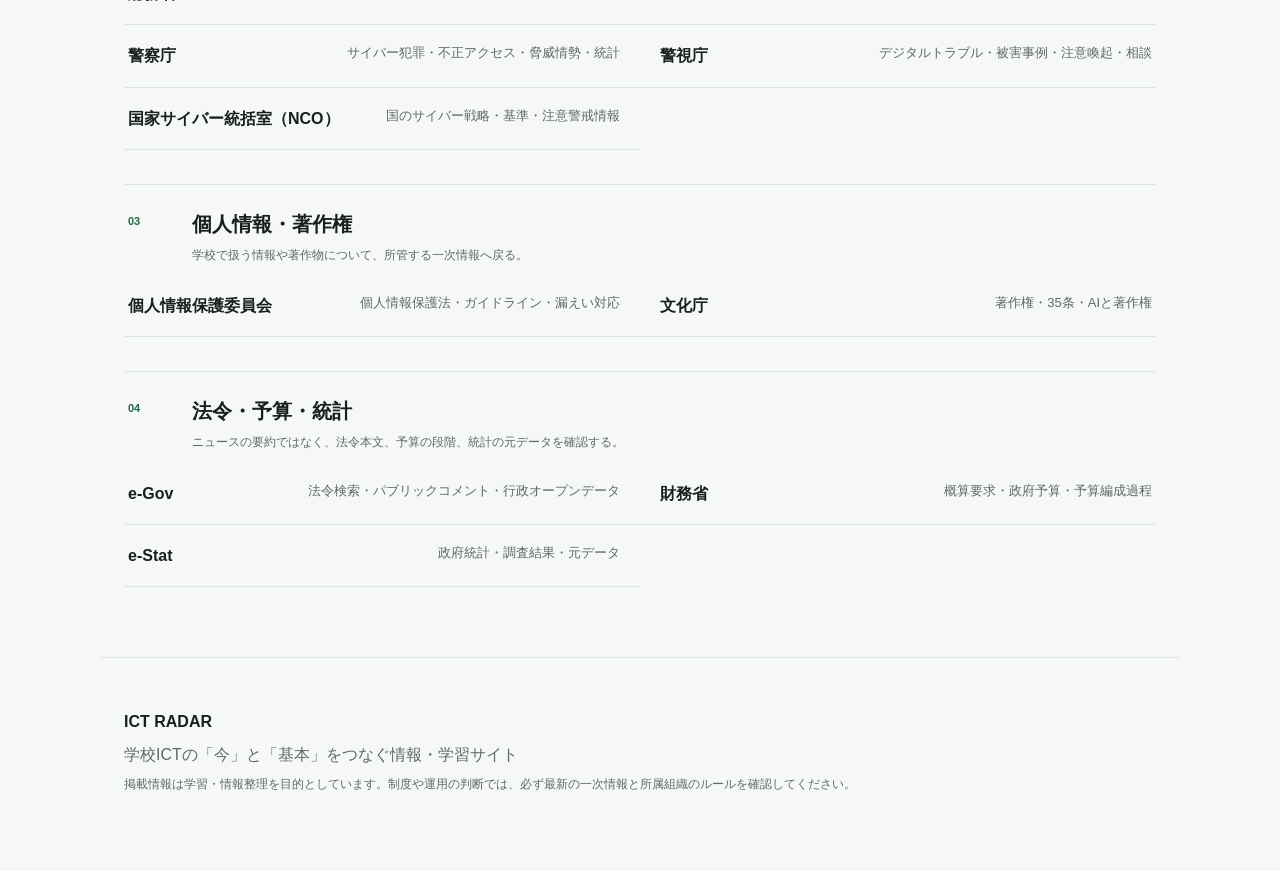
==== commit 83f5ca26: "基礎学習に無線・外部機器コーナーを追加" ====
--- a/index.html
+++ b/index.html
@@ -136,14 +136,15 @@
 
   <section id="learn" class="section">
     <div class="section-head"><div><p class="eyebrow">BASIC FITNESS</p><h2>基礎から学ぶ</h2></div></div>
-    <p class="section-intro">全部を一度に覚える必要はありません。まず6領域の「地図」を持ち、今日のクイズや12問診断で曖昧だったところへ戻ります。</p>
+    <p class="section-intro">全部を一度に覚える必要はありません。まず7領域の「地図」を持ち、今日のクイズや12問診断で曖昧だったところへ戻ります。</p>
     <div class="learn-grid">
       <a class="learn-link" href="network.html"><article><span>01</span><h3>ネットワーク</h3><p>IP / DHCP / DNS / Wi-Fi / 切り分け</p><b>学ぶ →</b></article></a>
-      <a class="learn-link" href="security.html"><article><span>02</span><h3>セキュリティ</h3><p>認証 / 認可 / MFA / 脅威 / HANDOFF</p><b>学ぶ →</b></article></a>
-      <a class="learn-link" href="account.html"><article><span>03</span><h3>アカウント・クラウド</h3><p>作成 / 権限 / 年度更新 / 廃止 / SSO</p><b>学ぶ →</b></article></a>
-      <a class="learn-link" href="privacy.html"><article><span>04</span><h3>個人情報・教育データ</h3><p>目的 / 最小化 / 共有 / 外部送信 / 削除</p><b>学ぶ →</b></article></a>
-      <a class="learn-link" href="copyright.html"><article><span>05</span><h3>著作権</h3><p>35条 / 引用 / 公衆送信 / AI / 公開</p><b>学ぶ →</b></article></a>
-      <a class="learn-link" href="policy.html"><article><span>06</span><h3>教育ICT・一次情報</h3><p>学習指導要領 / 政策形成 / 統計 / 生成AI</p><b>学ぶ →</b></article></a>
+      <a class="learn-link" href="peripherals.html"><article><span>02</span><h3>無線・外部機器</h3><p>Bluetooth / レシーバー / 提示装置 / プリンタ</p><b>学ぶ →</b></article></a>
+      <a class="learn-link" href="security.html"><article><span>03</span><h3>セキュリティ</h3><p>認証 / 認可 / MFA / 脅威 / HANDOFF</p><b>学ぶ →</b></article></a>
+      <a class="learn-link" href="account.html"><article><span>04</span><h3>アカウント・クラウド</h3><p>作成 / 権限 / 年度更新 / 廃止 / SSO</p><b>学ぶ →</b></article></a>
+      <a class="learn-link" href="privacy.html"><article><span>05</span><h3>個人情報・教育データ</h3><p>目的 / 最小化 / 共有 / 外部送信 / 削除</p><b>学ぶ →</b></article></a>
+      <a class="learn-link" href="copyright.html"><article><span>06</span><h3>著作権</h3><p>35条 / 引用 / 公衆送信 / AI / 公開</p><b>学ぶ →</b></article></a>
+      <a class="learn-link" href="policy.html"><article><span>07</span><h3>教育ICT・一次情報</h3><p>学習指導要領 / 政策形成 / 統計 / 生成AI</p><b>学ぶ →</b></article></a>
     </div>
   </section>
 
--- a/styles.css
+++ b/styles.css
@@ -167,3 +167,81 @@
 .compact-concepts{grid-template-columns:repeat(2,1fr)}
 @media(max-width:900px){.dhcp-gives{grid-template-columns:1fr}.give-arrow{transform:rotate(90deg)}.setting-card{grid-template-columns:repeat(2,1fr)}.foundation-story>article{grid-template-columns:170px 1fr}.dhcp-summary{grid-template-columns:48px 1fr}.dhcp-failure{grid-column:1/-1}}
 @media(max-width:600px){.kit-head{grid-template-columns:1fr}.kit-device{width:48px;height:48px}.setting-card{grid-template-columns:1fr 1fr}.foundation-story>article{grid-template-columns:1fr;padding:14px}.foundation-visual{min-height:105px}.misconception{grid-template-columns:1fr;gap:4px}.tiny-example{grid-template-columns:1fr 1fr}.dhcp-summary{grid-template-columns:1fr}.dhcp-summary>div:first-child{text-align:left}.compact-concepts{grid-template-columns:1fr}}
+
+
+/* Today's compelling entry points */
+.today-section{padding-top:78px}
+.today-heading{display:grid;grid-template-columns:1.1fr .9fr;gap:48px;align-items:end;margin-bottom:34px}
+.today-heading h2{font-size:clamp(42px,6vw,68px);line-height:1.08;letter-spacing:-.045em}
+.today-heading>p{margin:0 0 5px;color:var(--muted);font-size:15px;line-height:1.9}
+.today-heading>p strong{color:var(--ink)}
+.today-paths{display:grid;grid-template-columns:1.45fr 1fr;grid-template-rows:1fr 1fr;gap:14px}
+.today-path{position:relative;display:flex;flex-direction:column;min-height:250px;padding:25px;border:1px solid var(--line);border-radius:22px;background:#fff;color:var(--ink);text-decoration:none;overflow:hidden;transition:transform .18s ease,border-color .18s ease,box-shadow .18s ease}
+.today-path:hover,.today-path:focus-visible{transform:translateY(-3px);border-color:#8fbaa0;box-shadow:0 16px 38px rgba(23,33,27,.08);outline:none}
+.today-path.featured{grid-row:1/3;min-height:514px;padding:34px;background:var(--ink);color:#fff;border-color:var(--ink)}
+.today-path.featured:after{content:"?";position:absolute;right:-20px;bottom:-105px;font-size:360px;line-height:1;font-weight:900;color:rgba(169,213,186,.08);pointer-events:none}
+.path-top{display:flex;align-items:center;justify-content:space-between;position:relative;z-index:1}
+.path-number{display:grid;place-items:center;width:38px;height:38px;border-radius:50%;background:var(--pale);color:var(--green);font-size:11px;font-weight:900}
+.featured .path-number{background:#294034;color:#c9ecd6}
+.path-time{font-size:11px;font-weight:800;padding:5px 9px;border-radius:99px;background:var(--bg);color:var(--muted)}
+.featured .path-time{background:#294034;color:#c9ecd6}
+.path-copy{position:relative;z-index:1;margin:auto 0}
+.path-kicker{margin:0 0 7px!important;color:var(--green)!important;font-size:11px!important;font-weight:900;letter-spacing:.08em}
+.featured .path-kicker{color:#a9d5ba!important}
+.today-path h3{margin:0 0 12px;font-size:clamp(21px,2.5vw,31px);line-height:1.45;letter-spacing:-.025em}
+.featured h3{font-size:clamp(30px,4vw,47px);line-height:1.35;max-width:650px}
+.today-path .path-copy>p:last-child{margin:0;color:var(--muted);font-size:13px;line-height:1.8;max-width:520px}
+.featured .path-copy>p:last-child{color:#c9d4cd;font-size:15px}
+.path-action{position:relative;z-index:1;display:flex;align-items:center;justify-content:space-between;margin-top:22px;padding-top:16px;border-top:1px solid var(--line);color:var(--green);font-size:13px;font-weight:900}
+.path-action b{font-size:19px}
+.featured .path-action{border-color:#3d4c43;color:#c9ecd6}
+.diagnosis-path{background:#f8fbf9}.radar-path{background:#fbfaf4}
+.today-note{display:flex;gap:12px;align-items:center;margin:18px 0 0;padding:13px 16px;color:var(--muted);font-size:12px}
+.today-note span{flex:none;color:var(--green);font-weight:900}
+@media(max-width:760px){
+  .today-section{padding-top:56px}
+  .today-heading{grid-template-columns:1fr;gap:18px;align-items:start}
+  .today-heading>p br{display:none}
+  .today-paths{grid-template-columns:1fr;grid-template-rows:auto}
+  .today-path.featured{grid-row:auto;min-height:410px;padding:26px}
+  .today-path{min-height:245px}
+  .featured h3{font-size:clamp(29px,9vw,40px)}
+  .today-note{align-items:flex-start;flex-direction:column;gap:3px}
+}
+
+
+/* Access point field guide */
+.concept-more{display:inline-block;margin-top:10px;color:var(--green);font-size:11px;font-weight:900;text-decoration:none}
+.ap-guide{scroll-margin-top:86px;margin-top:38px;padding:clamp(22px,4vw,38px);background:#fff;border:1px solid var(--line);border-radius:24px;box-shadow:0 12px 36px rgba(23,33,27,.05)}
+.ap-guide-head{display:grid;grid-template-columns:1.1fr .9fr;gap:34px;align-items:end}
+.ap-guide-head h3{font-size:clamp(25px,3.5vw,38px);line-height:1.35;margin:3px 0 0}
+.ap-guide-head>p{font-size:13px;line-height:1.9;color:var(--muted);margin:0}
+.ap-three-numbers{display:grid;grid-template-columns:repeat(3,1fr);gap:10px;margin:28px 0 12px}
+.ap-three-numbers article{border:1px solid var(--line);border-radius:16px;padding:18px;background:#f8fbf9}
+.ap-three-numbers span,.content-weight span{font-size:9px;font-weight:900;letter-spacing:.08em;color:var(--green)}
+.ap-three-numbers h4{font-size:16px;line-height:1.5;margin:6px 0}
+.ap-three-numbers p{font-size:11px;line-height:1.75;color:var(--muted);margin:0}
+.ap-warning{display:grid;grid-template-columns:130px 1fr;gap:16px;padding:16px 18px;background:#fff7d9;border-radius:14px}
+.ap-warning b{font-size:11px;color:#8a6200}.ap-warning p{font-size:12px;line-height:1.8;color:#5d5847;margin:0}
+.ap-catalog,.ap-convert,.ap-verify{margin-top:34px;padding-top:30px;border-top:1px dashed #bdc9c1}
+.ap-subhead h4{font-size:22px;line-height:1.45;margin:3px 0}.ap-subhead>p:last-child{font-size:11px;color:var(--muted);margin:5px 0 0}
+.ap-spec-grid{display:grid;grid-template-columns:repeat(3,1fr);gap:9px;margin-top:18px}
+.ap-spec-grid article{position:relative;border:1px solid var(--line);border-radius:15px;padding:17px}
+.ap-spec-grid article>b{display:grid;place-items:center;width:25px;height:25px;border-radius:50%;background:var(--pale);color:var(--green);font-size:9px}
+.ap-spec-grid h5,.ap-workflow h5,.content-weight h5{font-size:14px;line-height:1.5;margin:8px 0 5px}
+.ap-spec-grid p,.ap-workflow p,.content-weight p{font-size:10px;line-height:1.75;color:var(--muted);margin:0}
+.ap-workflow{display:grid;grid-template-columns:1fr auto 1fr auto 1fr;gap:9px;align-items:stretch;margin-top:18px}
+.ap-workflow article{background:#eef5fa;border:1px solid #d8e6f0;border-radius:15px;padding:17px}
+.ap-workflow article>span{font-size:9px;font-weight:900;color:#397fb8}.ap-workflow i{align-self:center;color:#397fb8;font-style:normal;font-weight:900}
+.ap-formula{display:grid;grid-template-columns:1fr 1fr;gap:18px;align-items:center;margin-top:12px;padding:17px 19px;background:var(--ink);color:#fff;border-radius:15px}
+.ap-formula span,.ap-formula strong{display:block}.ap-formula span{font-size:9px;color:#a9d5ba;font-weight:900}.ap-formula strong{font-size:15px;line-height:1.6;margin-top:4px}.ap-formula p{font-size:10px;line-height:1.75;color:#c9d4cd;margin:0}
+.content-weight{display:grid;grid-template-columns:repeat(4,1fr);gap:8px;margin-top:12px}
+.content-weight article{border:1px solid var(--line);border-radius:14px;padding:15px;background:#fbfdfc}
+.ap-checks{display:grid;grid-template-columns:1fr 1fr;gap:8px;margin-top:18px}
+.ap-checks article{display:grid;grid-template-columns:28px 1fr;gap:10px;align-items:start;padding:14px;background:#f8fbf9;border-radius:13px}
+.ap-checks article>b{display:grid;place-items:center;width:26px;height:26px;border-radius:50%;background:var(--green);color:#fff;font-size:10px}
+.ap-checks p{font-size:11px;line-height:1.75;color:var(--muted);margin:2px 0 0}.ap-checks strong{color:var(--ink)}
+.ap-conclusion{display:flex;align-items:center;gap:8px;flex-wrap:wrap;margin-top:12px;padding:16px 18px;background:var(--pale);border-radius:14px}
+.ap-conclusion span{font-size:11px;font-weight:900;background:#fff;border-radius:999px;padding:6px 10px}.ap-conclusion i{font-style:normal;color:var(--green);font-weight:900}.ap-conclusion strong{width:100%;font-size:12px;margin-top:3px}
+@media(max-width:900px){.ap-spec-grid{grid-template-columns:repeat(2,1fr)}.content-weight{grid-template-columns:repeat(2,1fr)}}
+@media(max-width:700px){.ap-guide{margin-left:-10px;margin-right:-10px;padding:20px 14px;border-radius:18px}.ap-guide-head{grid-template-columns:1fr;gap:12px}.ap-three-numbers,.ap-spec-grid,.content-weight,.ap-checks{grid-template-columns:1fr}.ap-warning{grid-template-columns:1fr;gap:4px}.ap-workflow{grid-template-columns:1fr}.ap-workflow i{transform:rotate(90deg);text-align:center}.ap-formula{grid-template-columns:1fr;gap:8px}}
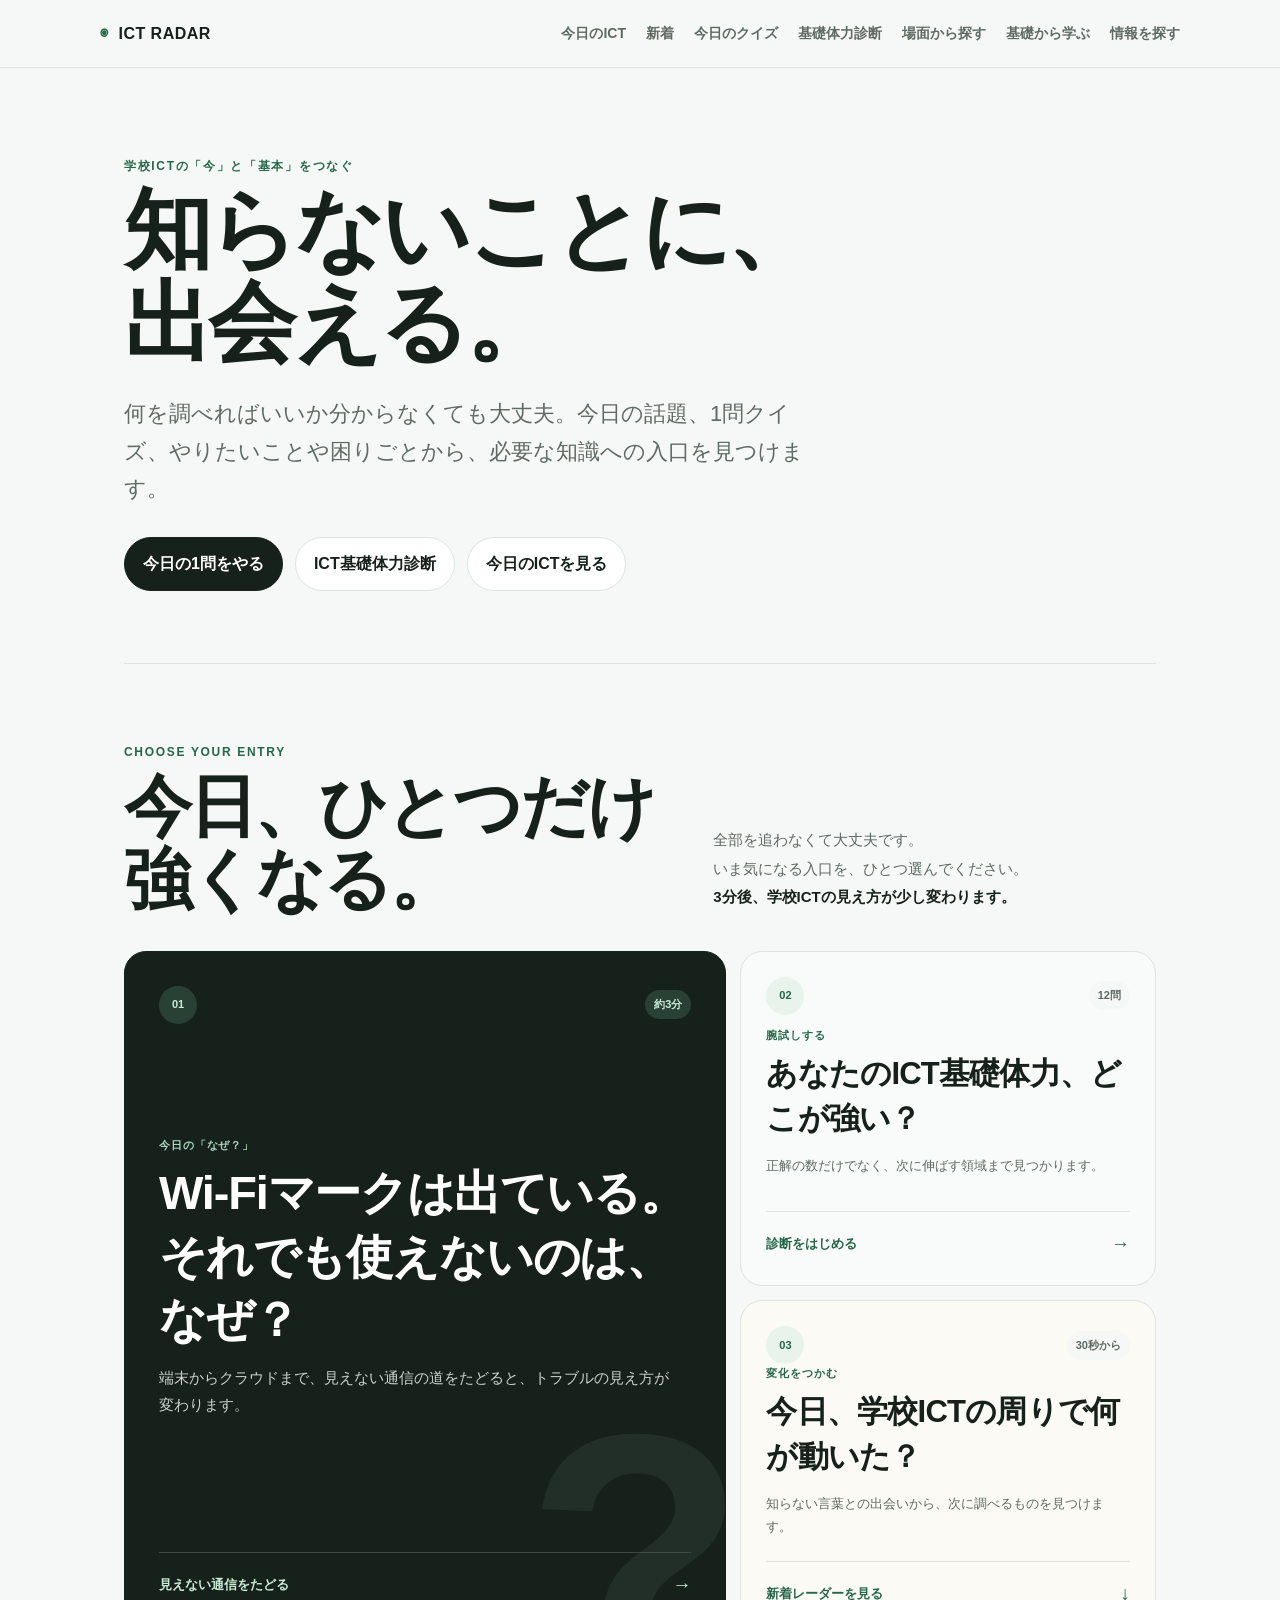
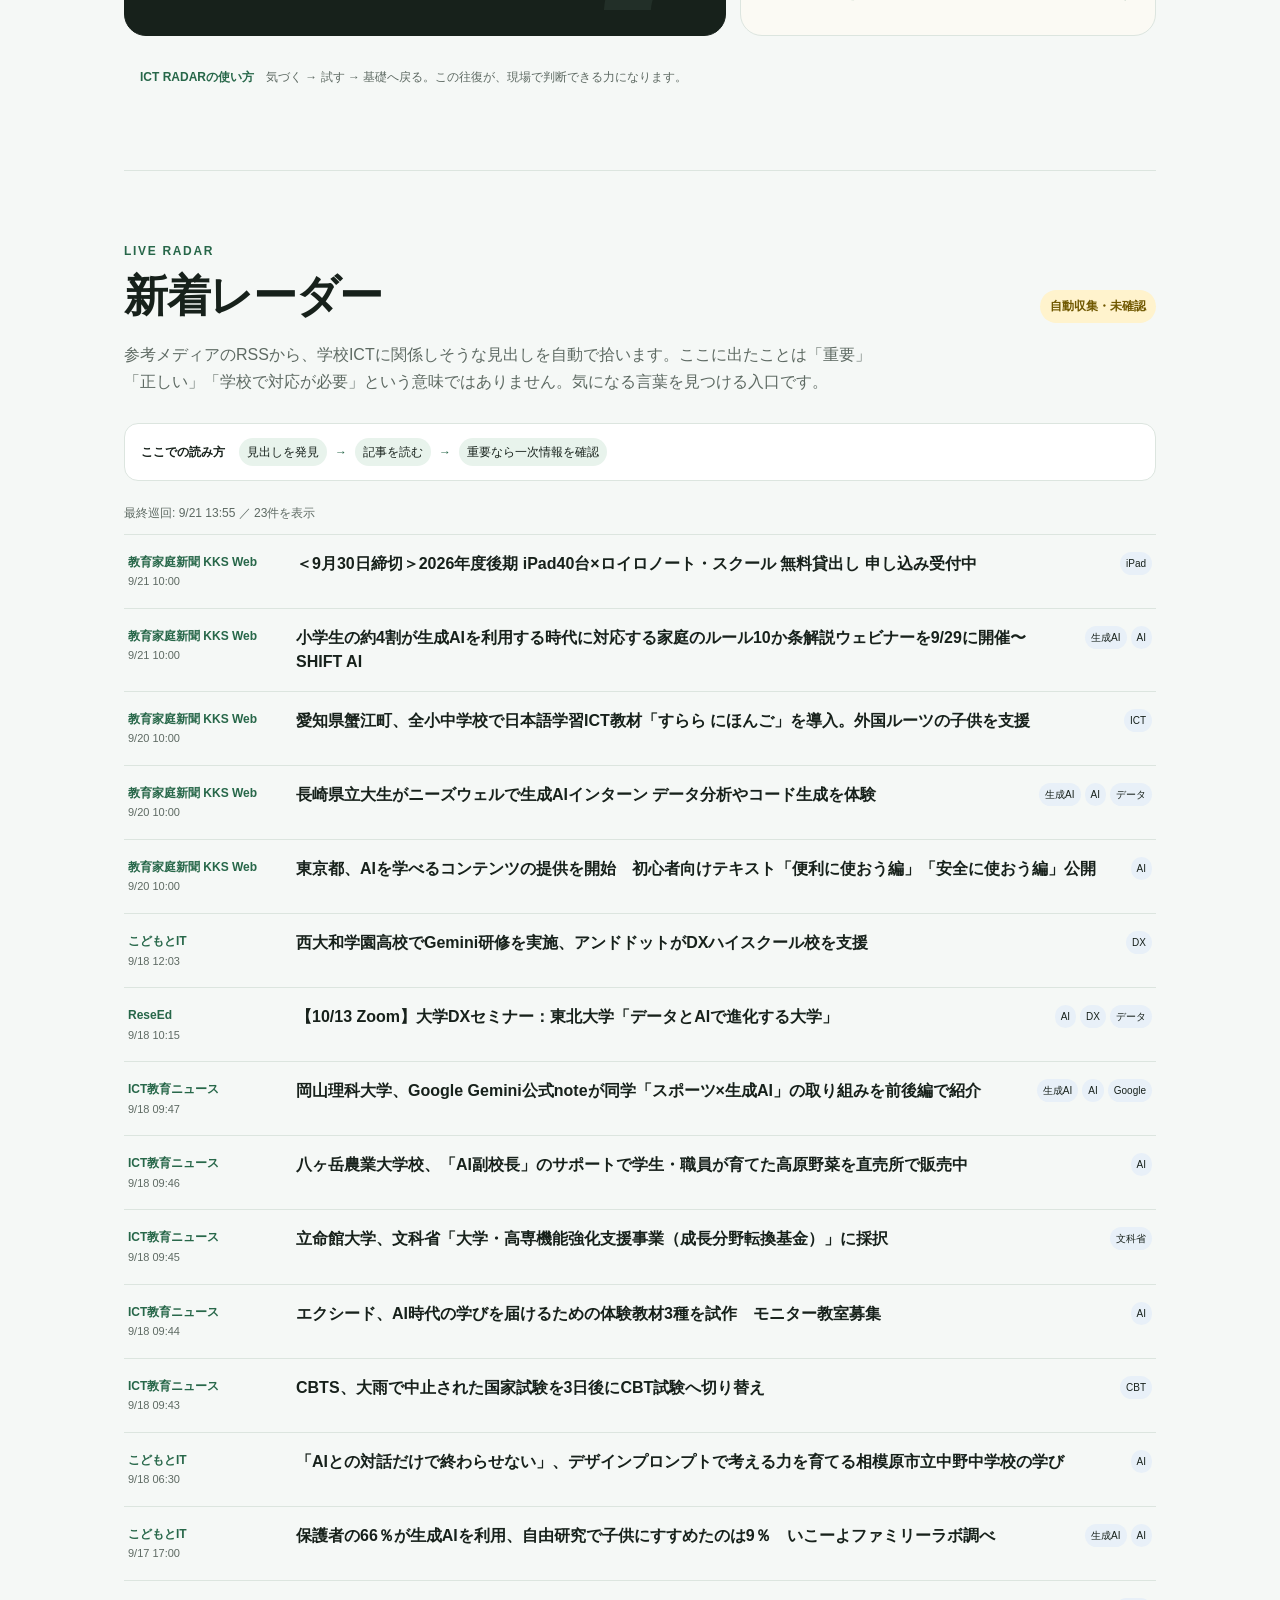
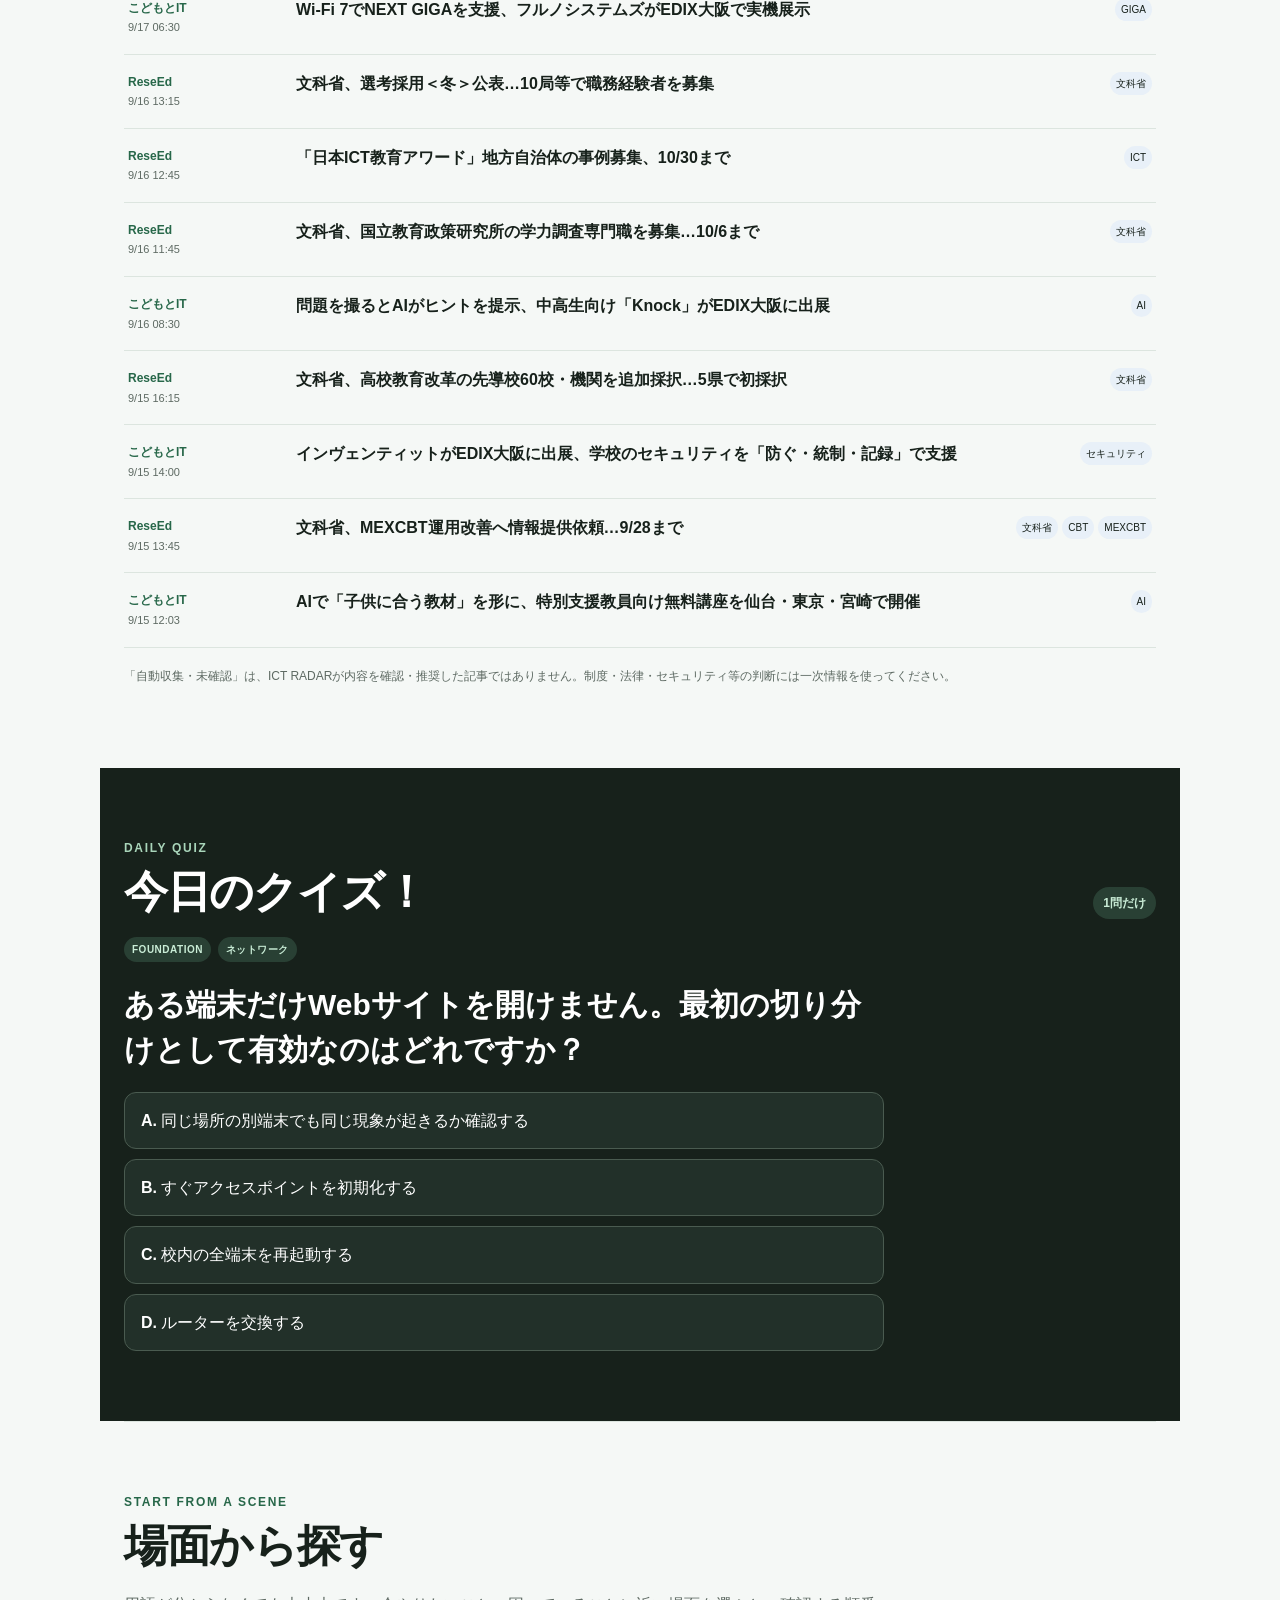
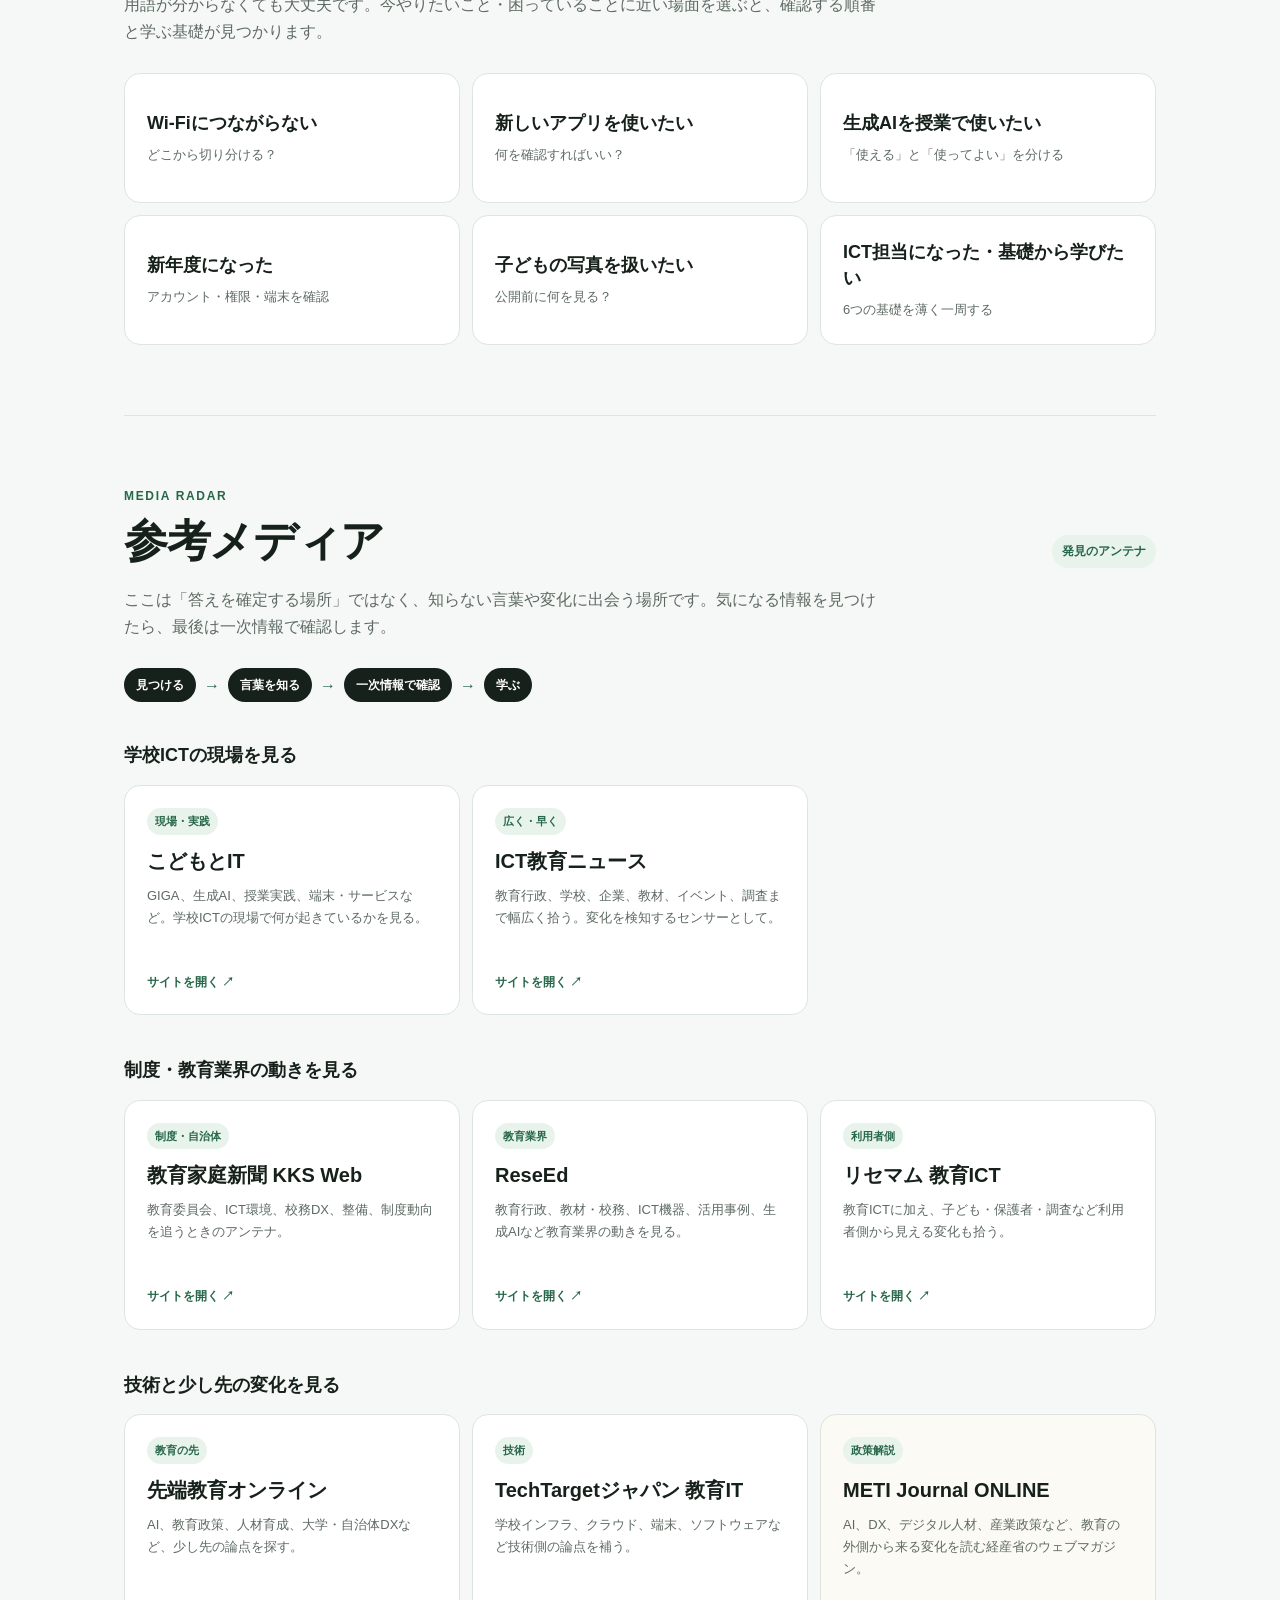
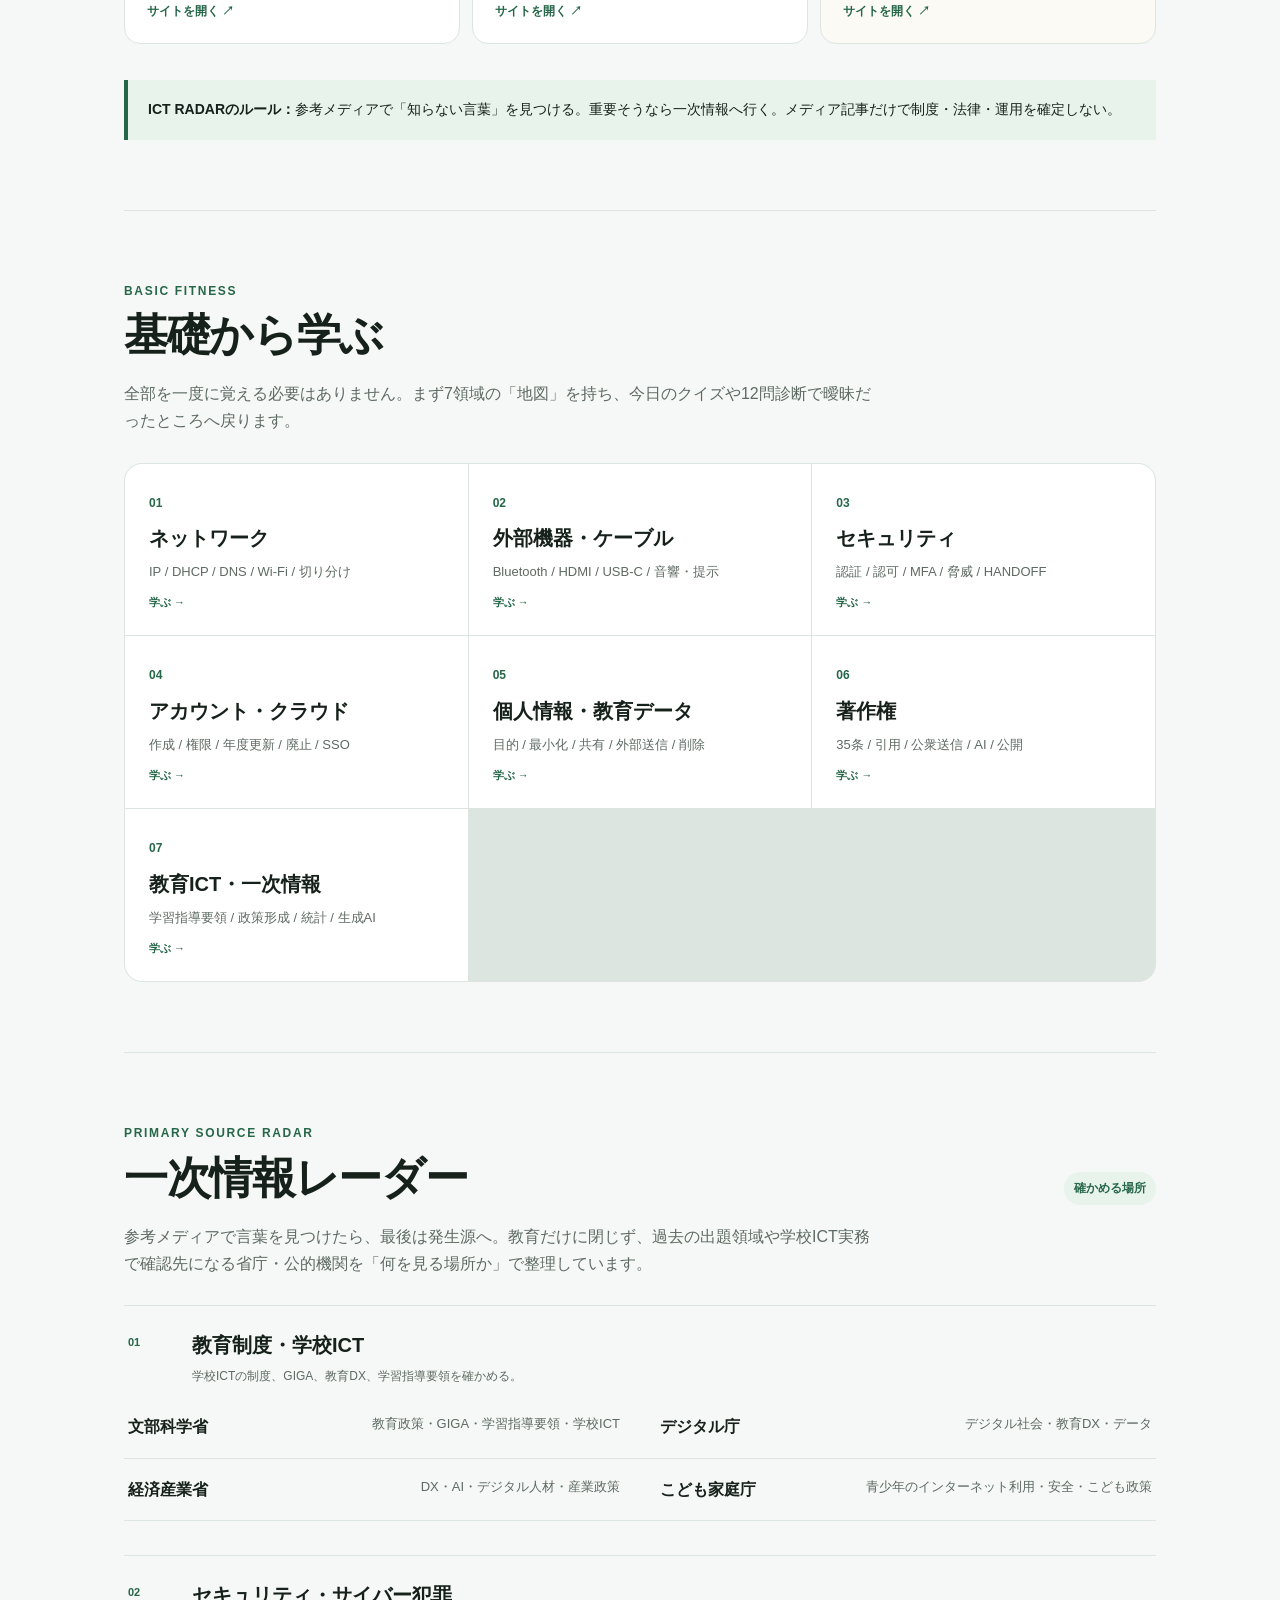
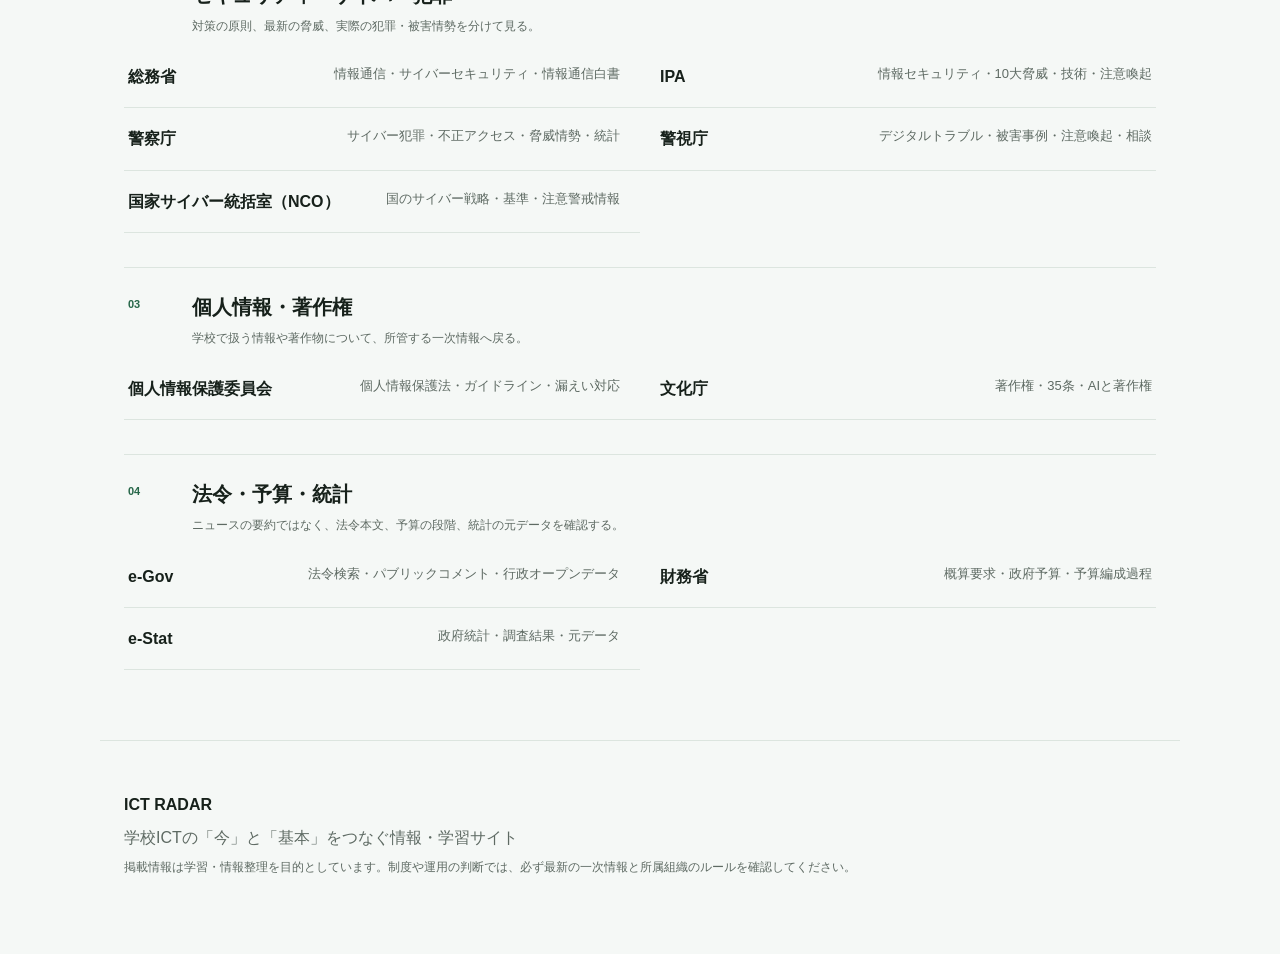
==== commit ab60105f: "外部機器コーナーのケーブル・音響学習を案内" ====
--- a/index.html
+++ b/index.html
@@ -139,7 +139,7 @@
     <p class="section-intro">全部を一度に覚える必要はありません。まず7領域の「地図」を持ち、今日のクイズや12問診断で曖昧だったところへ戻ります。</p>
     <div class="learn-grid">
       <a class="learn-link" href="network.html"><article><span>01</span><h3>ネットワーク</h3><p>IP / DHCP / DNS / Wi-Fi / 切り分け</p><b>学ぶ →</b></article></a>
-      <a class="learn-link" href="peripherals.html"><article><span>02</span><h3>無線・外部機器</h3><p>Bluetooth / レシーバー / 提示装置 / プリンタ</p><b>学ぶ →</b></article></a>
+      <a class="learn-link" href="peripherals.html"><article><span>02</span><h3>外部機器・ケーブル</h3><p>Bluetooth / HDMI / USB‑C / 音響・提示</p><b>学ぶ →</b></article></a>
       <a class="learn-link" href="security.html"><article><span>03</span><h3>セキュリティ</h3><p>認証 / 認可 / MFA / 脅威 / HANDOFF</p><b>学ぶ →</b></article></a>
       <a class="learn-link" href="account.html"><article><span>04</span><h3>アカウント・クラウド</h3><p>作成 / 権限 / 年度更新 / 廃止 / SSO</p><b>学ぶ →</b></article></a>
       <a class="learn-link" href="privacy.html"><article><span>05</span><h3>個人情報・教育データ</h3><p>目的 / 最小化 / 共有 / 外部送信 / 削除</p><b>学ぶ →</b></article></a>
--- a/styles.css
+++ b/styles.css
@@ -245,3 +245,63 @@
 .ap-conclusion span{font-size:11px;font-weight:900;background:#fff;border-radius:999px;padding:6px 10px}.ap-conclusion i{font-style:normal;color:var(--green);font-weight:900}.ap-conclusion strong{width:100%;font-size:12px;margin-top:3px}
 @media(max-width:900px){.ap-spec-grid{grid-template-columns:repeat(2,1fr)}.content-weight{grid-template-columns:repeat(2,1fr)}}
 @media(max-width:700px){.ap-guide{margin-left:-10px;margin-right:-10px;padding:20px 14px;border-radius:18px}.ap-guide-head{grid-template-columns:1fr;gap:12px}.ap-three-numbers,.ap-spec-grid,.content-weight,.ap-checks{grid-template-columns:1fr}.ap-warning{grid-template-columns:1fr;gap:4px}.ap-workflow{grid-template-columns:1fr}.ap-workflow i{transform:rotate(90deg);text-align:center}.ap-formula{grid-template-columns:1fr;gap:8px}}
+
+
+/* Network-only path map */
+.internet-path-figure{margin:34px 0 0;background:#fff;border:1px solid var(--line);border-radius:22px;padding:clamp(16px,3vw,26px);box-shadow:0 8px 30px rgba(23,33,27,.035)}
+.internet-path{display:flex;align-items:stretch;gap:7px;overflow-x:auto;padding:9px 0 17px}
+.internet-path>div{display:flex;flex-direction:column;align-items:center;justify-content:center;min-width:116px;min-height:112px;padding:13px 10px;text-align:center;background:#f7faf8;border:1px solid var(--line);border-radius:14px}
+.internet-path>div>span{font-size:25px}.internet-path b,.internet-path small{display:block}.internet-path b{font-size:12px;margin-top:5px}.internet-path small{font-size:9px;color:var(--muted);margin-top:3px}
+.internet-path>i{align-self:center;color:var(--green);font-style:normal;font-weight:900}
+.internet-path-note{display:grid;grid-template-columns:180px 1fr;gap:6px 16px;padding:14px 16px;background:var(--pale);border-radius:13px}
+.internet-path-note b{font-size:11px;color:var(--green)}.internet-path-note p{font-size:11px;line-height:1.75;color:var(--muted);margin:0}.internet-path-note a{grid-column:2;color:var(--green);font-size:11px;font-weight:900;text-decoration:none}
+
+/* Wireless peripherals guide */
+.peripheral-hero{max-width:940px}
+.peripheral-routes{display:grid;grid-template-columns:repeat(3,1fr);gap:11px;margin:28px 0 14px}
+.peripheral-routes>article{background:#fff;border:1px solid var(--line);border-radius:18px;padding:20px;min-width:0}
+.route-top{display:flex;gap:11px;align-items:flex-start}.route-top>span{display:grid;place-items:center;flex:none;width:31px;height:31px;border-radius:50%;background:var(--green);color:#fff;font-size:11px;font-weight:900}
+.route-top p{font-size:9px;font-weight:900;letter-spacing:.08em;color:var(--green);margin:0}.route-top h3{font-size:17px;line-height:1.45;margin:2px 0 0}
+.route-picture{display:flex;align-items:center;justify-content:center;gap:6px;min-height:78px;margin:16px 0;padding:11px;background:#f7faf8;border-radius:13px;overflow-x:auto}
+.route-picture b{white-space:nowrap;background:#fff;border:1px solid var(--line);border-radius:999px;padding:6px 8px;font-size:10px}.route-picture i{font-style:normal;color:var(--green);font-weight:900}
+.peripheral-routes>article>p{font-size:11px;line-height:1.75;color:var(--muted)}.peripheral-routes>article>small{display:block;padding-top:10px;border-top:1px solid var(--line);font-size:9px;line-height:1.6;color:var(--green);font-weight:800}
+.wireless-not-same{margin-top:12px;padding:19px;background:#fff7d9;border-radius:15px}.wireless-not-same>b{font-size:11px;color:#8a6200}.wireless-not-same>div{display:flex;gap:7px;flex-wrap:wrap;margin:9px 0}
+.wireless-not-same span{background:#fff;border-radius:999px;padding:6px 9px;font-size:10px;font-weight:900}.wireless-not-same p{font-size:11px;line-height:1.75;color:#5d5847;margin:0}
+.method-grid{display:grid;grid-template-columns:repeat(3,1fr);gap:11px}
+.method-grid article{display:flex;flex-direction:column;background:#fff;border:1px solid var(--line);border-radius:16px;padding:19px}.method-grid article>span{font-size:9px;font-weight:900;letter-spacing:.08em;color:var(--green)}
+.method-grid h3{font-size:18px;margin:5px 0}.method-grid p{font-size:11px;line-height:1.75;color:var(--muted);margin:0 0 14px}.method-grid b{display:block;margin-top:auto;padding-top:10px;border-top:1px solid var(--line);font-size:10px}
+.device-table-wrap{overflow-x:auto;background:#fff;border:1px solid var(--line);border-radius:17px}
+.device-table{width:100%;min-width:760px;border-collapse:collapse}.device-table th,.device-table td{padding:14px 15px;border-bottom:1px solid var(--line);text-align:left;vertical-align:top;font-size:11px;line-height:1.65}
+.device-table thead th{background:var(--pale);color:var(--green);font-size:10px}.device-table tbody th{font-size:12px}.device-table tbody tr:last-child th,.device-table tbody tr:last-child td{border-bottom:0}
+.table-note{font-size:10px;color:var(--muted);margin:10px 3px 0}
+.peripheral-checks{display:grid;grid-template-columns:repeat(3,1fr);gap:9px}.peripheral-checks article{background:#fff;border:1px solid var(--line);border-radius:15px;padding:17px}
+.peripheral-checks span{display:grid;place-items:center;width:27px;height:27px;border-radius:50%;background:var(--green);color:#fff;font-size:10px;font-weight:900}.peripheral-checks h3{font-size:15px;margin:9px 0 4px}.peripheral-checks p{font-size:10px;line-height:1.7;color:var(--muted);margin:0}
+.peripheral-cases{display:grid;grid-template-columns:repeat(2,1fr);gap:9px;margin:24px 0}.peripheral-cases article{background:#eef5fa;border:1px solid #d8e6f0;border-radius:15px;padding:18px}
+.peripheral-cases span{font-size:9px;font-weight:900;color:#397fb8}.peripheral-cases h3{font-size:15px;line-height:1.5;margin:6px 0}.peripheral-cases p{font-size:10px;line-height:1.75;color:var(--muted);margin:0}
+.handoff-strip{display:flex;gap:7px;flex-wrap:wrap;padding:18px;background:var(--pale);border-radius:15px}.handoff-strip span{background:#fff;border:1px solid var(--line);border-radius:999px;padding:7px 10px;font-size:10px;font-weight:800}
+@media(max-width:900px){.peripheral-routes,.method-grid,.peripheral-checks{grid-template-columns:repeat(2,1fr)}}
+@media(max-width:650px){.internet-path-note{grid-template-columns:1fr}.internet-path-note a{grid-column:auto}.peripheral-routes,.method-grid,.peripheral-checks,.peripheral-cases{grid-template-columns:1fr}.device-table-wrap{margin-right:-24px;border-radius:14px 0 0 14px}}
+
+
+/* AV cables, sound and latency */
+.signal-map{display:grid;grid-template-columns:repeat(4,1fr);gap:9px;margin:25px 0}
+.signal-map article{background:#fff;border:1px solid var(--line);border-radius:16px;padding:17px}.signal-map article>span{font-size:9px;font-weight:900;letter-spacing:.08em;color:var(--green)}
+.signal-map article>div{font-size:25px;margin:8px 0}.signal-map h3{font-size:15px;line-height:1.45;margin:0 0 5px}.signal-map p{font-size:10px;line-height:1.75;color:var(--muted);margin:0}
+.cable-guides{display:grid;gap:11px}.cable-guides>article{display:grid;grid-template-columns:170px 1fr minmax(210px,.65fr);gap:18px;align-items:start;background:#fff;border:1px solid var(--line);border-radius:17px;padding:20px}
+.cable-name>span{display:inline-block;padding:5px 8px;border-radius:999px;background:var(--pale);color:var(--green);font-size:9px;font-weight:900}.cable-name h3{font-size:19px;line-height:1.4;margin:7px 0}
+.cable-guides ul{margin:0;padding-left:19px}.cable-guides li{font-size:11px;line-height:1.75;color:var(--muted);margin:0 0 5px}
+.cable-caution{font-size:10px;line-height:1.75;color:#5d5847;background:#fff7d9;border-radius:12px;padding:12px;margin:0}.cable-caution b{color:#8a6200}
+.connector-rule{margin-top:14px;padding:17px 19px;background:var(--ink);color:#fff;border-radius:15px}.connector-rule>b{display:block;font-size:11px;color:#a9d5ba;margin-bottom:9px}.connector-rule>div{display:flex;gap:7px;flex-wrap:wrap}
+.connector-rule span{background:#294034;border-radius:999px;padding:7px 10px;font-size:10px;font-weight:800}
+.cable-sources{display:flex;align-items:center;gap:9px;flex-wrap:wrap;margin-top:13px;padding:14px 17px;background:#f7faf8;border-radius:13px}
+.cable-sources b{font-size:10px;color:var(--green);margin-right:4px}.cable-sources a{font-size:9px;color:var(--muted);font-weight:750;text-decoration:none;border-bottom:1px solid var(--line)}
+.sound-concepts{display:grid;gap:11px}.sound-concepts>article{display:grid;grid-template-columns:180px 1fr;gap:20px;align-items:center;background:#fff;border:1px solid var(--line);border-radius:18px;padding:21px}
+.sound-icon{display:grid;place-items:center;min-height:130px;background:#eef5fa;border-radius:14px;font-size:27px;text-align:center}.feedback-card .sound-icon{background:#fff3dc}
+.sound-concepts h3{font-size:20px;line-height:1.45;margin:3px 0 6px}.sound-concepts article>div:last-child>p:not(.eyebrow){font-size:11px;line-height:1.8;color:var(--muted)}
+.action-chips{display:flex;gap:6px;flex-wrap:wrap;margin-top:10px}.action-chips span{padding:5px 8px;border-radius:999px;background:var(--pale);font-size:9px;font-weight:800;color:var(--green)}
+.latency-path{display:flex;align-items:center;gap:5px;overflow-x:auto;margin-top:11px;padding:10px;background:#f7faf8;border-radius:10px}.latency-path span{white-space:nowrap;background:#fff;border:1px solid var(--line);border-radius:999px;padding:5px 7px;font-size:9px;font-weight:800}.latency-path i{font-style:normal;color:var(--green);font-weight:900}
+.wired-choice{display:grid;grid-template-columns:.9fr 1.1fr;gap:18px;align-items:center;margin-top:22px;padding:22px;background:var(--pale);border-radius:17px}.wired-choice h3{font-size:21px;line-height:1.45;margin:3px 0 7px}.wired-choice>div:first-child>p:last-child{font-size:11px;line-height:1.8;color:var(--muted);margin:0}
+.wired-compare{display:grid;grid-template-columns:1fr 1fr;gap:8px}.wired-compare article{background:#fff;border-radius:13px;padding:14px}.wired-compare span,.wired-compare b{display:block}.wired-compare span{font-size:9px;color:var(--green);font-weight:900;margin-bottom:7px}.wired-compare b{font-size:10px;line-height:1.65}
+.symptom-cable-grid{display:grid;grid-template-columns:repeat(2,1fr);gap:8px;margin-top:12px}.symptom-cable-grid article{background:#fff;border:1px solid var(--line);border-radius:14px;padding:15px}.symptom-cable-grid span{display:block;font-size:12px;font-weight:900}.symptom-cable-grid p{font-size:10px;line-height:1.7;color:var(--muted);margin:5px 0 0}
+@media(max-width:900px){.signal-map{grid-template-columns:repeat(2,1fr)}.cable-guides>article{grid-template-columns:130px 1fr}.cable-caution{grid-column:1/-1}.wired-choice{grid-template-columns:1fr}}
+@media(max-width:650px){.signal-map,.symptom-cable-grid{grid-template-columns:1fr}.cable-guides>article,.sound-concepts>article{grid-template-columns:1fr}.sound-icon{min-height:95px}.wired-compare{grid-template-columns:1fr}.cable-sources{align-items:flex-start;flex-direction:column}}
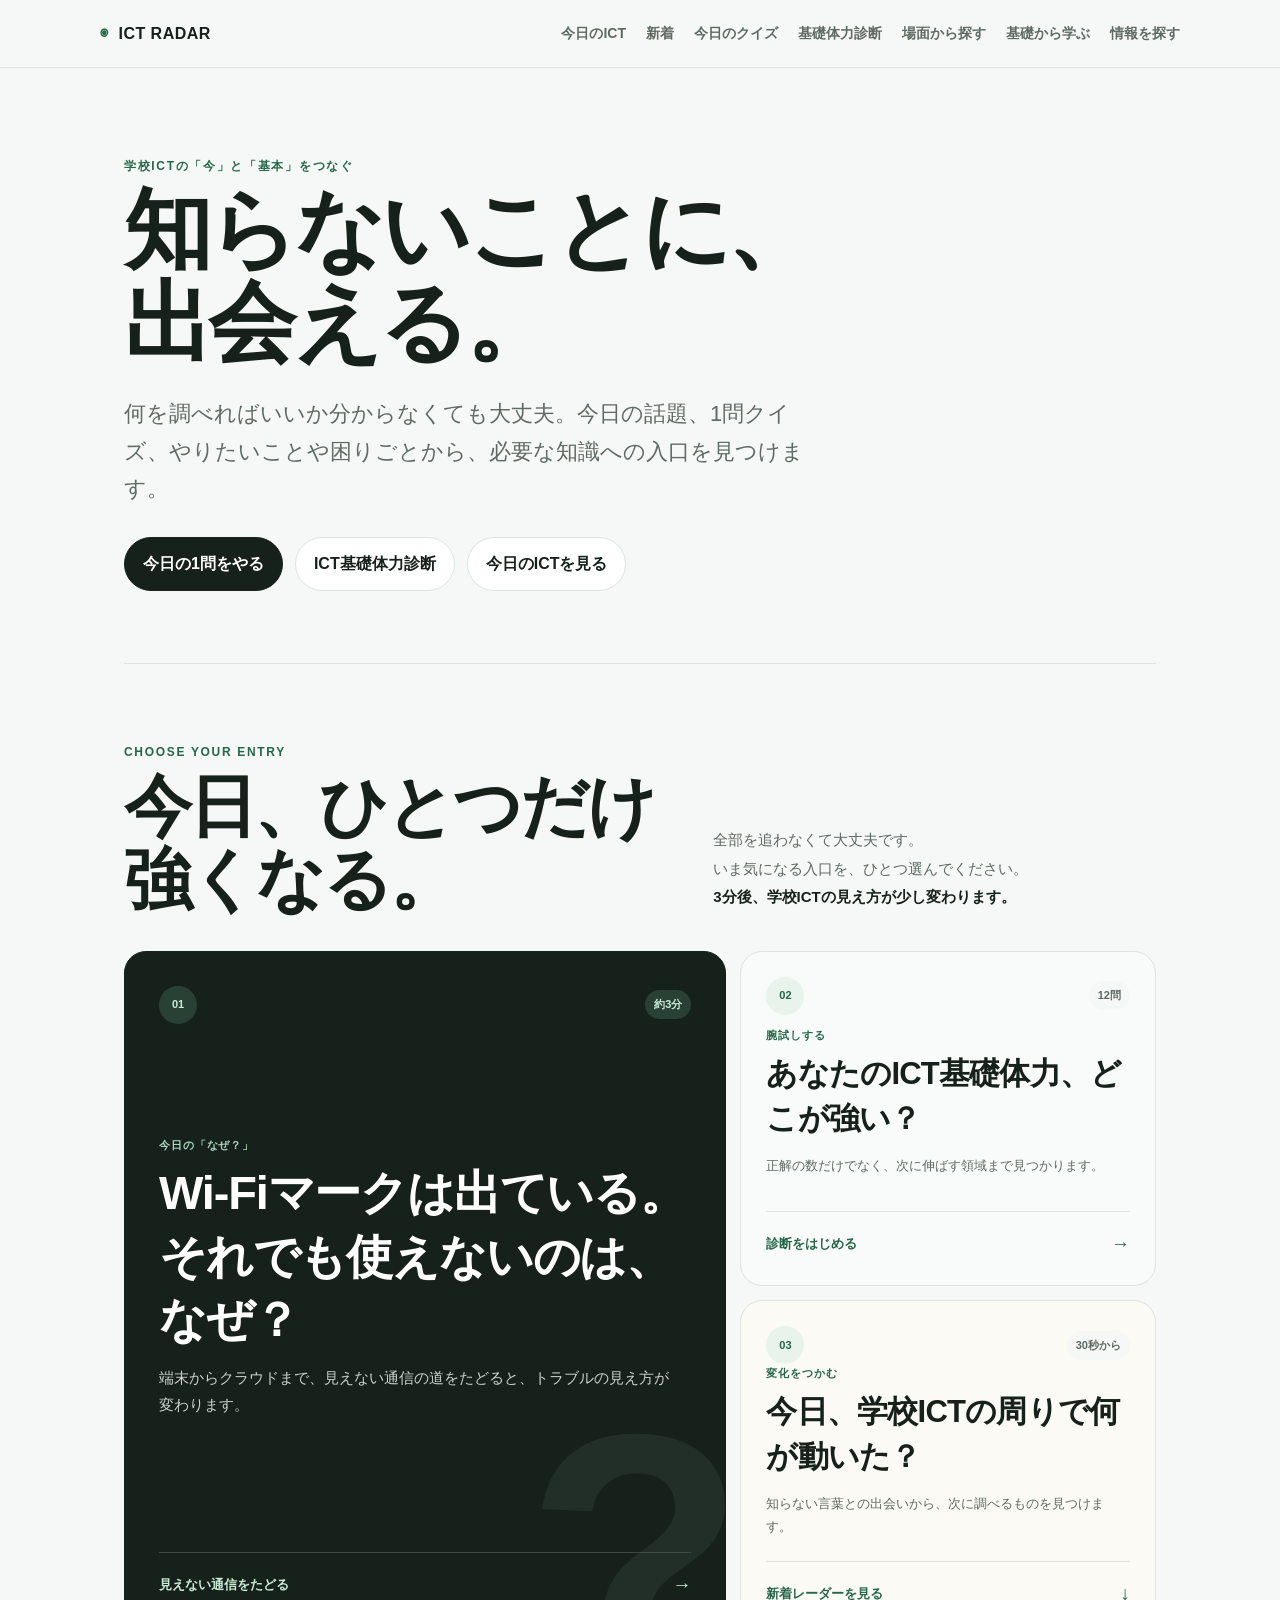
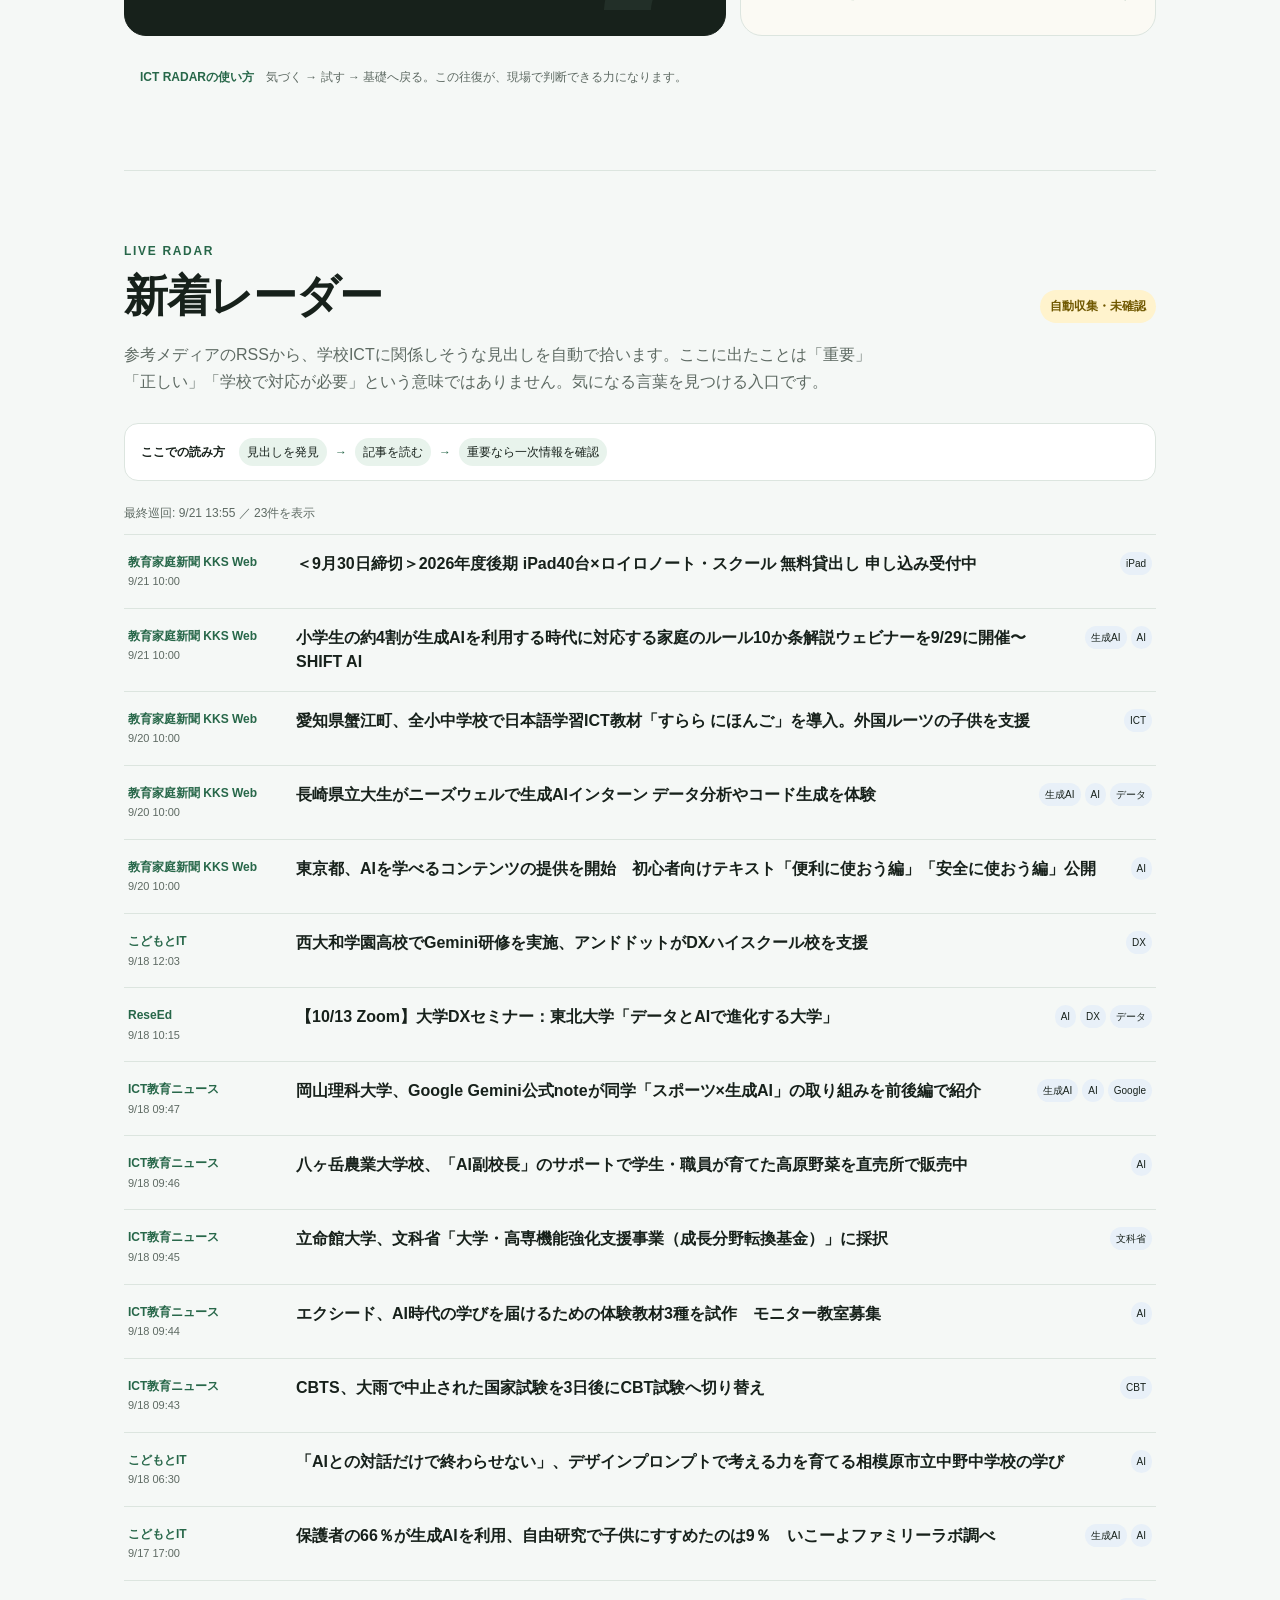
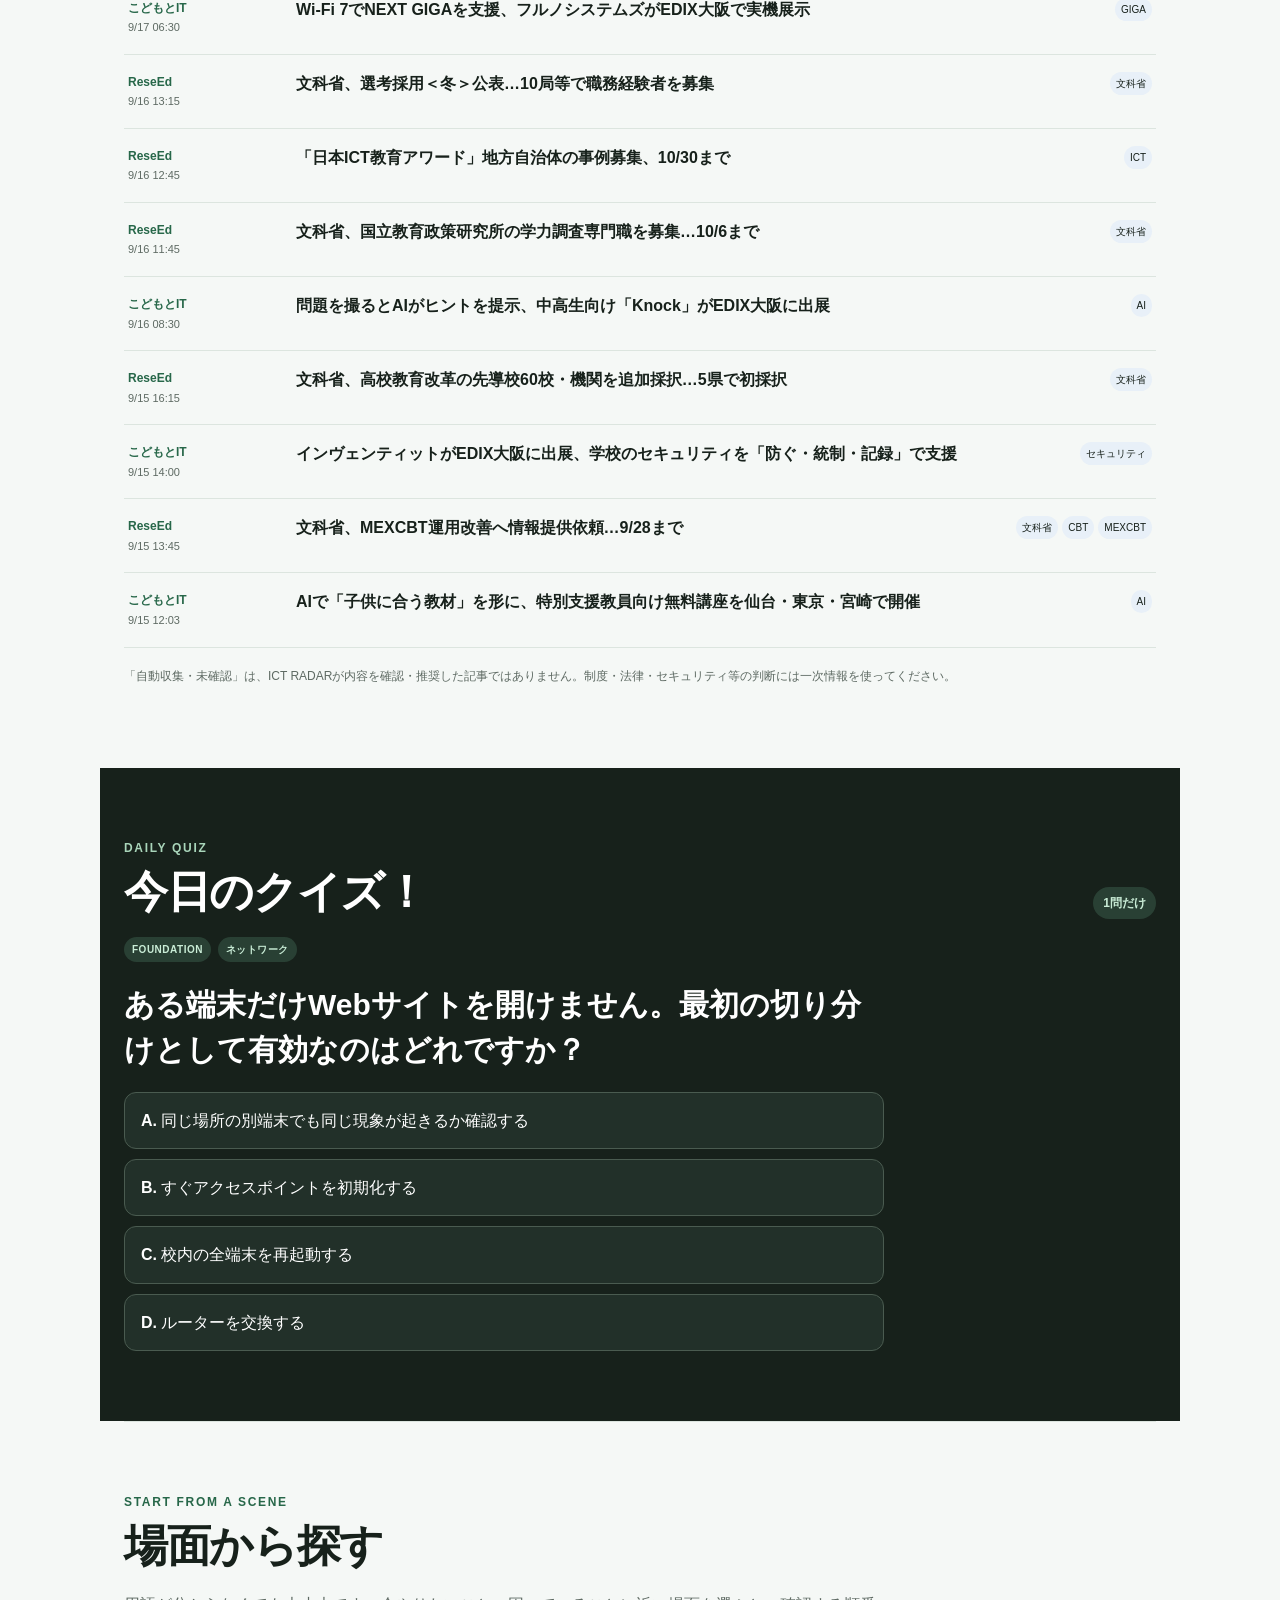
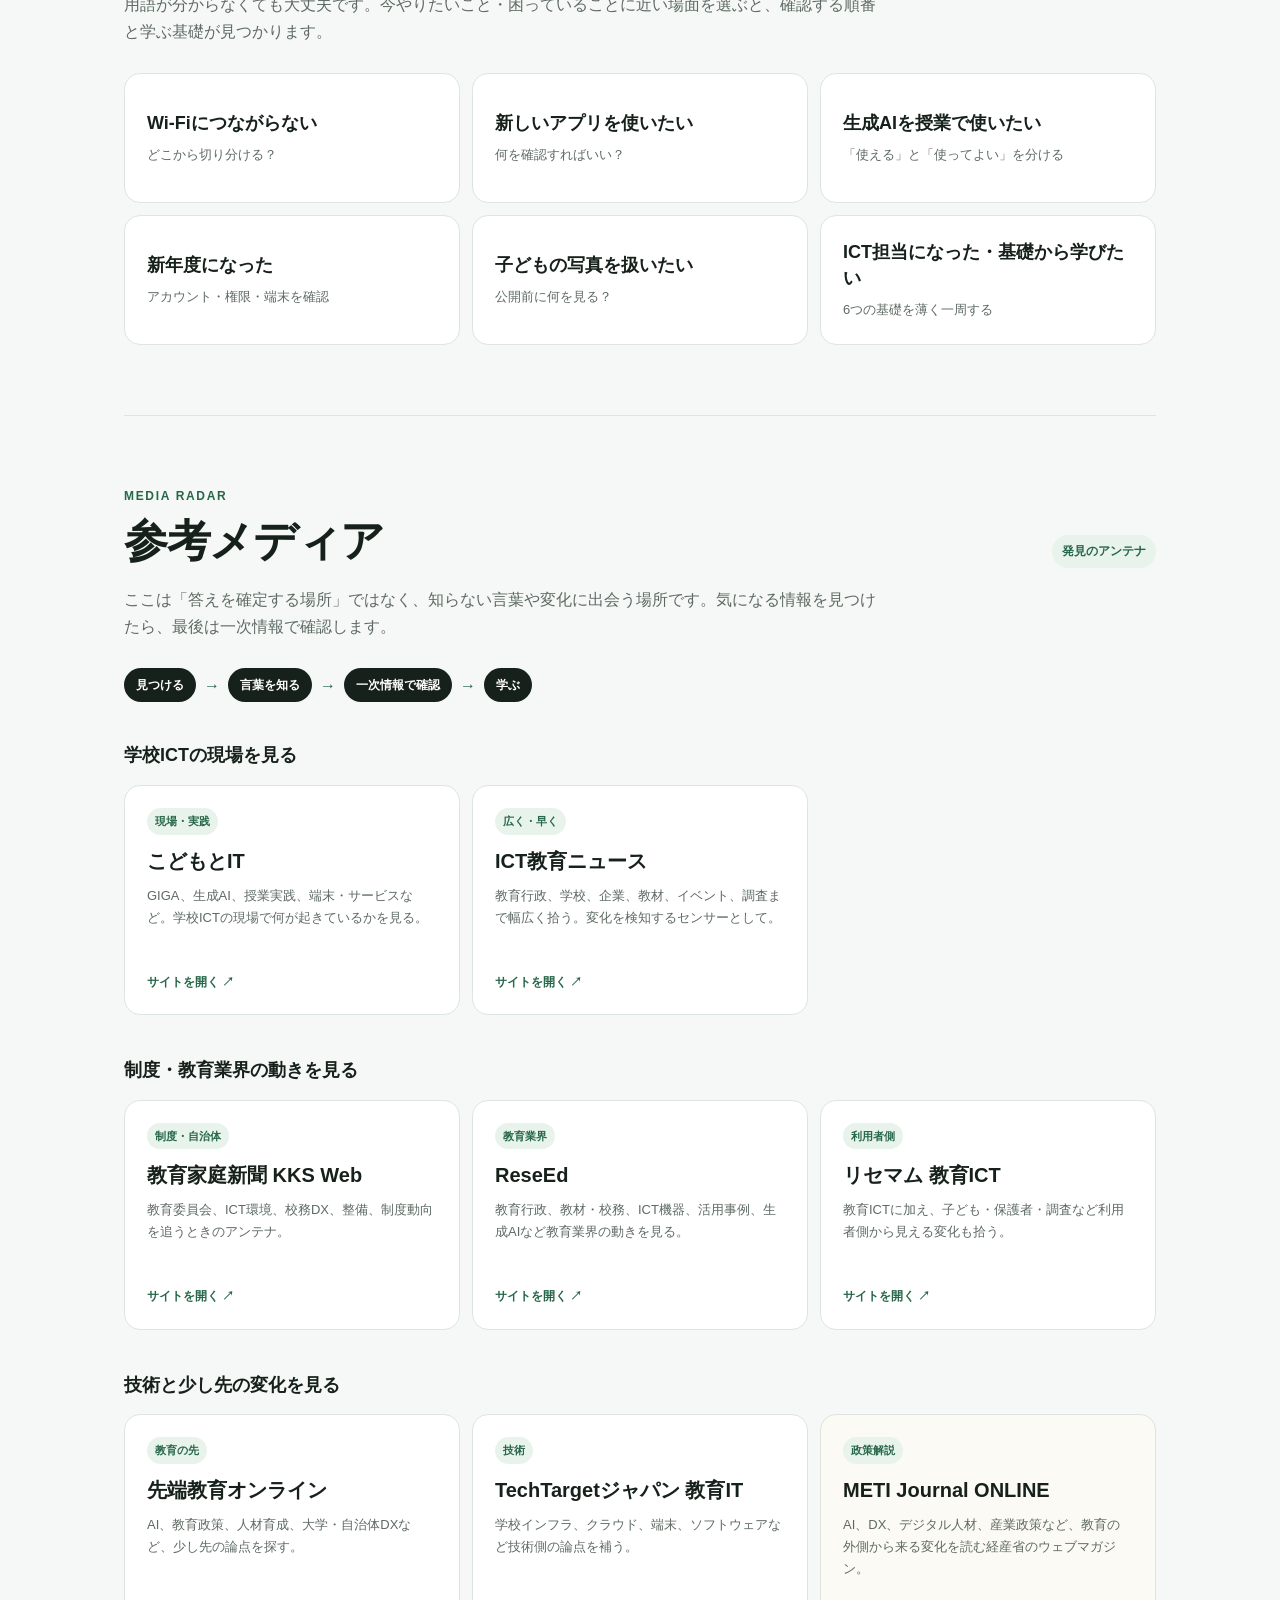
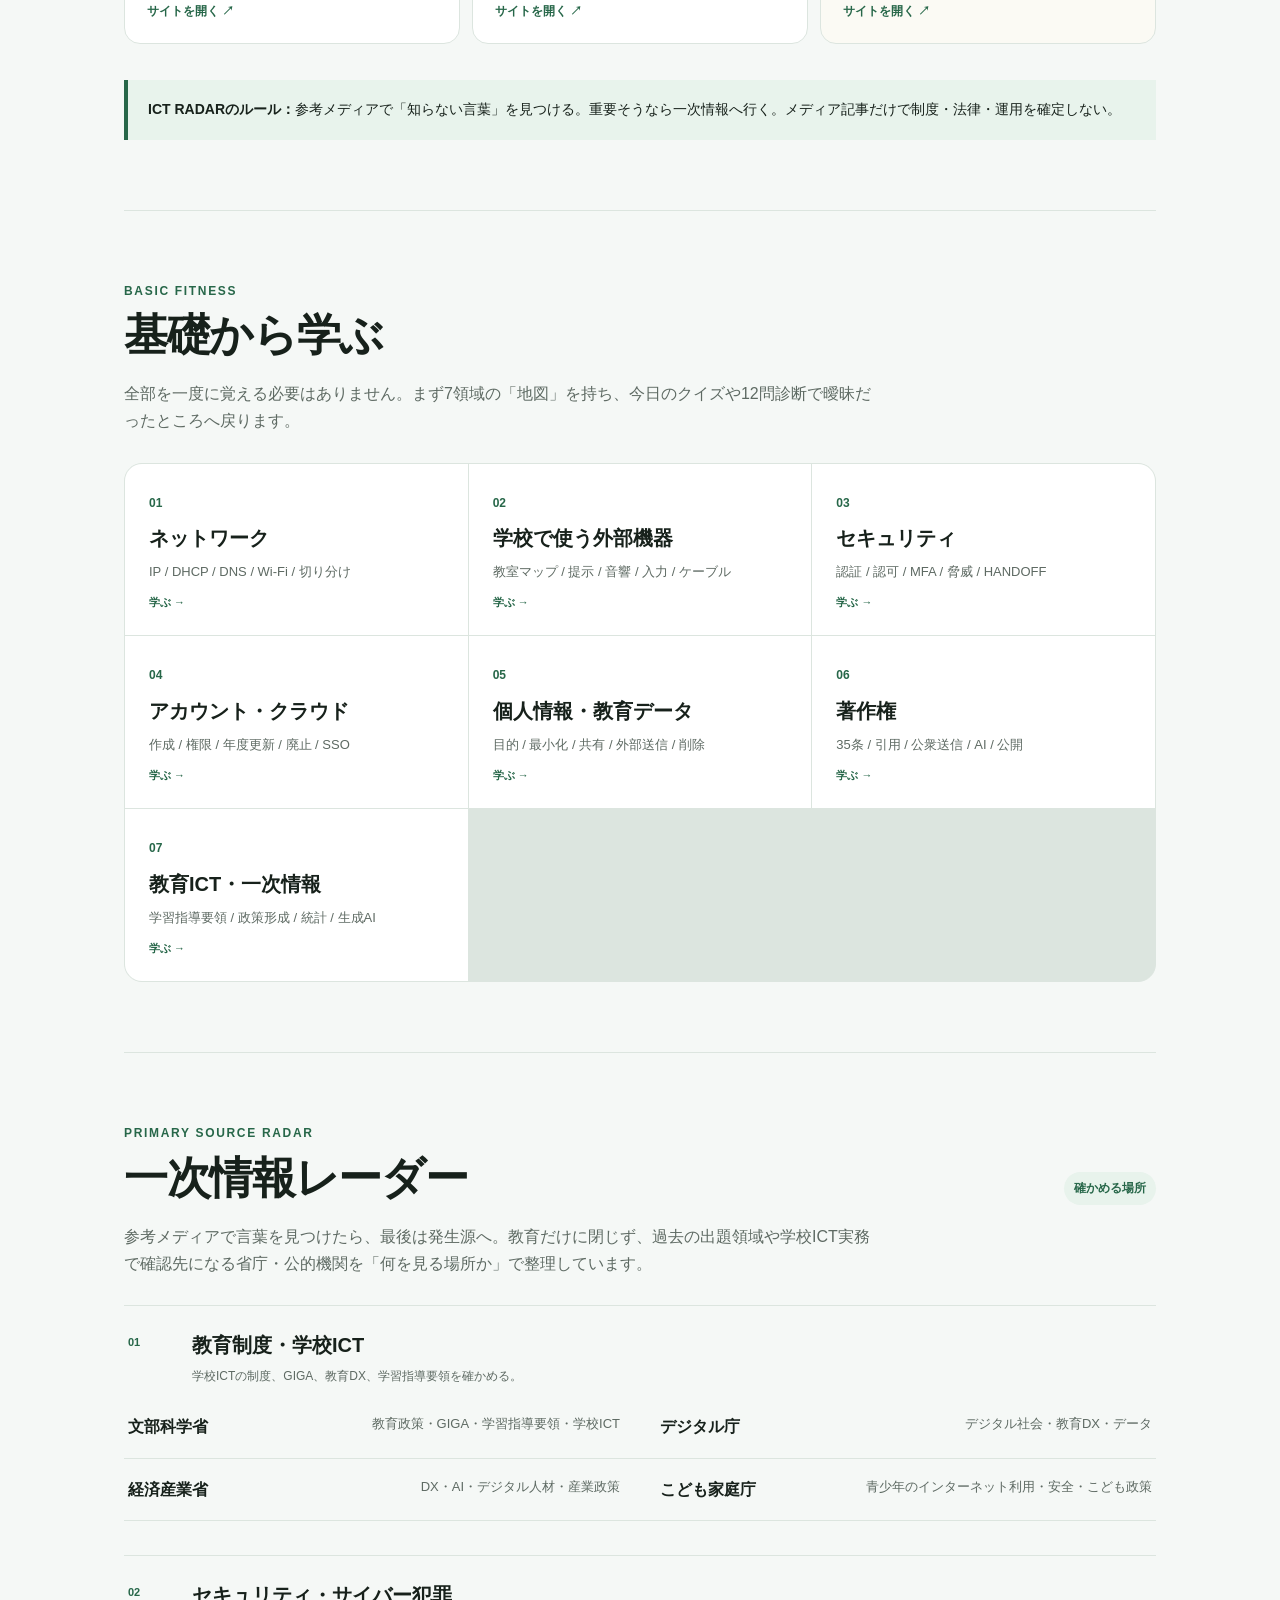
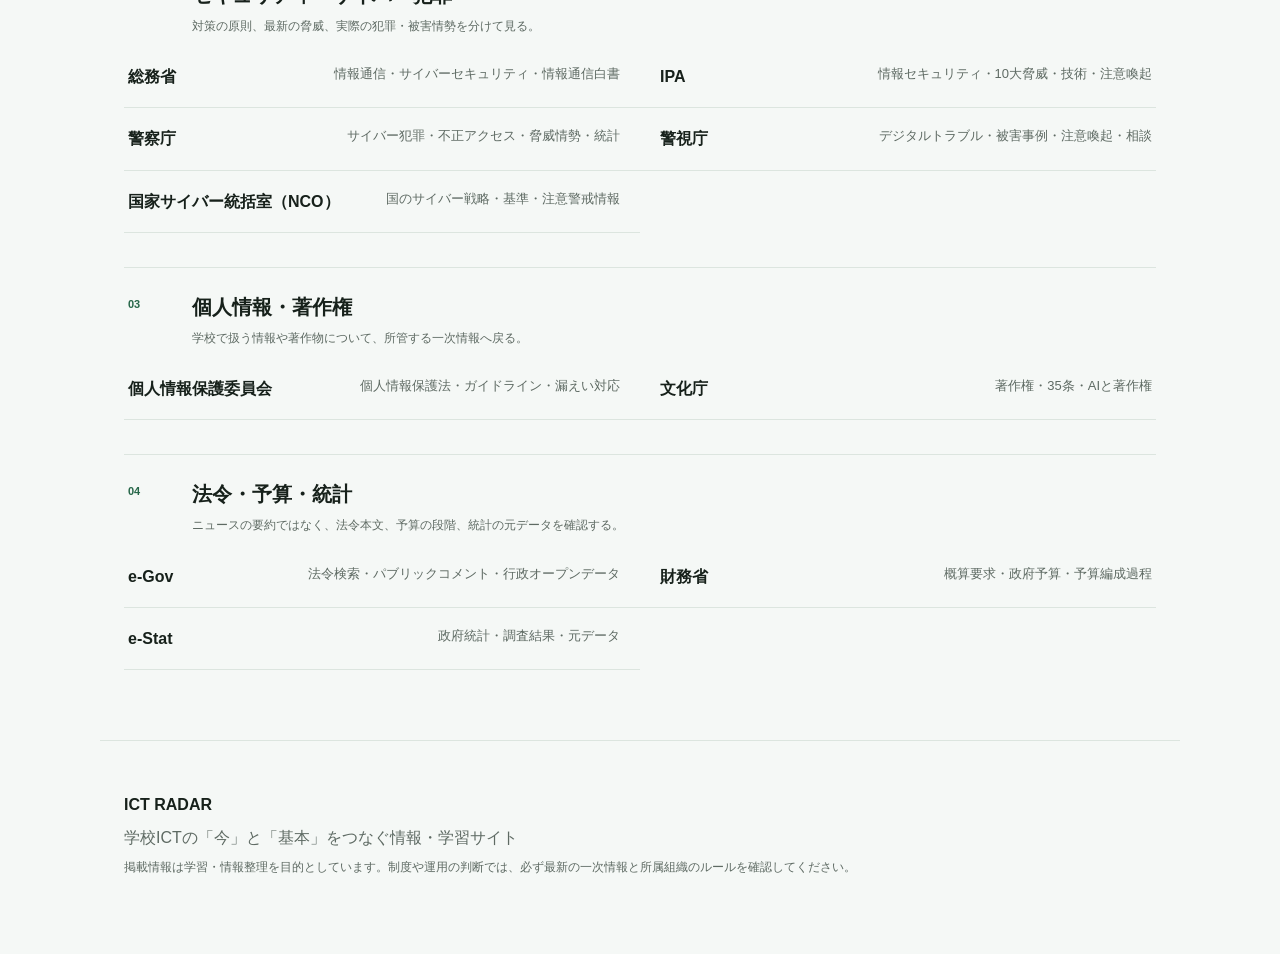
==== commit 2c5c7a2d: "基礎学習カードを学校の外部機器へ更新" ====
--- a/index.html
+++ b/index.html
@@ -139,7 +139,7 @@
     <p class="section-intro">全部を一度に覚える必要はありません。まず7領域の「地図」を持ち、今日のクイズや12問診断で曖昧だったところへ戻ります。</p>
     <div class="learn-grid">
       <a class="learn-link" href="network.html"><article><span>01</span><h3>ネットワーク</h3><p>IP / DHCP / DNS / Wi-Fi / 切り分け</p><b>学ぶ →</b></article></a>
-      <a class="learn-link" href="peripherals.html"><article><span>02</span><h3>外部機器・ケーブル</h3><p>Bluetooth / HDMI / USB‑C / 音響・提示</p><b>学ぶ →</b></article></a>
+      <a class="learn-link" href="peripherals.html"><article><span>02</span><h3>学校で使う外部機器</h3><p>教室マップ / 提示 / 音響 / 入力 / ケーブル</p><b>学ぶ →</b></article></a>
       <a class="learn-link" href="security.html"><article><span>03</span><h3>セキュリティ</h3><p>認証 / 認可 / MFA / 脅威 / HANDOFF</p><b>学ぶ →</b></article></a>
       <a class="learn-link" href="account.html"><article><span>04</span><h3>アカウント・クラウド</h3><p>作成 / 権限 / 年度更新 / 廃止 / SSO</p><b>学ぶ →</b></article></a>
       <a class="learn-link" href="privacy.html"><article><span>05</span><h3>個人情報・教育データ</h3><p>目的 / 最小化 / 共有 / 外部送信 / 削除</p><b>学ぶ →</b></article></a>
--- a/styles.css
+++ b/styles.css
@@ -305,3 +305,47 @@
 .symptom-cable-grid{display:grid;grid-template-columns:repeat(2,1fr);gap:8px;margin-top:12px}.symptom-cable-grid article{background:#fff;border:1px solid var(--line);border-radius:14px;padding:15px}.symptom-cable-grid span{display:block;font-size:12px;font-weight:900}.symptom-cable-grid p{font-size:10px;line-height:1.7;color:var(--muted);margin:5px 0 0}
 @media(max-width:900px){.signal-map{grid-template-columns:repeat(2,1fr)}.cable-guides>article{grid-template-columns:130px 1fr}.cable-caution{grid-column:1/-1}.wired-choice{grid-template-columns:1fr}}
 @media(max-width:650px){.signal-map,.symptom-cable-grid{grid-template-columns:1fr}.cable-guides>article,.sound-concepts>article{grid-template-columns:1fr}.sound-icon{min-height:95px}.wired-compare{grid-template-columns:1fr}.cable-sources{align-items:flex-start;flex-direction:column}}
+
+
+/* Classroom peripheral map */
+.classroom-section{padding-top:76px}
+.classroom-map{margin:28px 0 18px}
+.classroom-image{position:relative;overflow:hidden;border:1px solid var(--line);border-radius:24px;background:#eaf2ed;box-shadow:0 18px 48px rgba(23,33,27,.08)}
+.classroom-image img{display:block;width:100%;height:auto}
+.classroom-map figcaption{margin-top:10px;color:var(--muted);font-size:12px}
+.map-pin{position:absolute;display:grid;place-items:center;width:34px;height:34px;border:3px solid white;border-radius:50%;background:var(--green);color:white;font-size:13px;font-weight:900;box-shadow:0 4px 14px rgba(23,33,27,.28);transform:translate(-50%,-50%)}
+.pin-1{left:30%;top:34%}.pin-2{left:54%;top:9%}.pin-3{left:69%;top:17%}.pin-4{left:25%;top:16%}
+.pin-5{left:34%;top:52%}.pin-6{left:45%;top:48%}.pin-7{left:42%;top:55%}.pin-8{left:73%;top:45%}
+.pin-9{left:86%;top:52%}.pin-10{left:94%;top:40%}.pin-11{left:65%;top:75%}.pin-12{left:20%;top:50%}
+.map-legend{display:grid;grid-template-columns:repeat(3,1fr);gap:8px;margin:0 0 28px}
+.map-legend span{display:flex;align-items:center;gap:9px;padding:10px 12px;border:1px solid var(--line);border-radius:12px;background:white;font-size:12px;font-weight:700}
+.map-legend b{display:grid;place-items:center;flex:0 0 24px;height:24px;border-radius:50%;background:var(--green);color:white;font-size:11px}
+.device-stage-key{display:flex;gap:8px;flex-wrap:wrap;margin:14px 0 16px}
+.device-stage-key span,.device-inventory li span{display:inline-block;border-radius:999px;padding:3px 8px;font-size:10px;font-weight:900;line-height:1.5;white-space:nowrap}
+.stage-common{background:#e7f3eb;color:#276749}.stage-varies{background:#e8f0f8;color:#315e84}.stage-new{background:#fff0cf;color:#805c08}
+.device-inventory{display:grid;grid-template-columns:repeat(2,1fr);gap:14px}
+.device-inventory article{position:relative;padding:24px 24px 20px 68px;border:1px solid var(--line);border-radius:18px;background:white}
+.inventory-icon{position:absolute;left:22px;top:23px;display:grid;place-items:center;width:32px;height:32px;border-radius:10px;background:var(--ink);color:white;font-size:16px;font-weight:900}
+.device-inventory h3{margin:0 0 5px;font-size:20px}
+.device-inventory p{margin:0 0 14px;color:var(--muted);font-size:13px}
+.device-inventory ul{list-style:none;margin:0;padding:0;display:grid;gap:7px}
+.device-inventory li{display:flex;align-items:flex-start;gap:8px;font-size:13px;line-height:1.55}
+.device-inventory li span{flex:0 0 auto;margin-top:1px}
+.classroom-reading-rule{display:grid;grid-template-columns:130px 1fr;gap:18px;margin-top:18px;padding:20px 22px;border-radius:16px;background:var(--ink);color:white}
+.classroom-reading-rule b{color:#a9d5ba}.classroom-reading-rule p{margin:0}
+@media(max-width:760px){
+  .classroom-section{padding-top:54px}
+  .classroom-image{border-radius:16px;overflow-x:auto}
+  .classroom-image img{width:760px;max-width:none}
+  .classroom-image .map-pin{display:none}
+  .map-legend{grid-template-columns:1fr 1fr}
+  .device-inventory{grid-template-columns:1fr}
+  .device-inventory article{padding:20px 18px 18px 60px}
+  .inventory-icon{left:18px;top:20px}
+  .classroom-reading-rule{grid-template-columns:1fr;gap:6px}
+}
+@media(max-width:430px){
+  .map-legend{grid-template-columns:1fr}
+  .device-inventory li{display:block}
+  .device-inventory li span{margin-right:7px}
+}
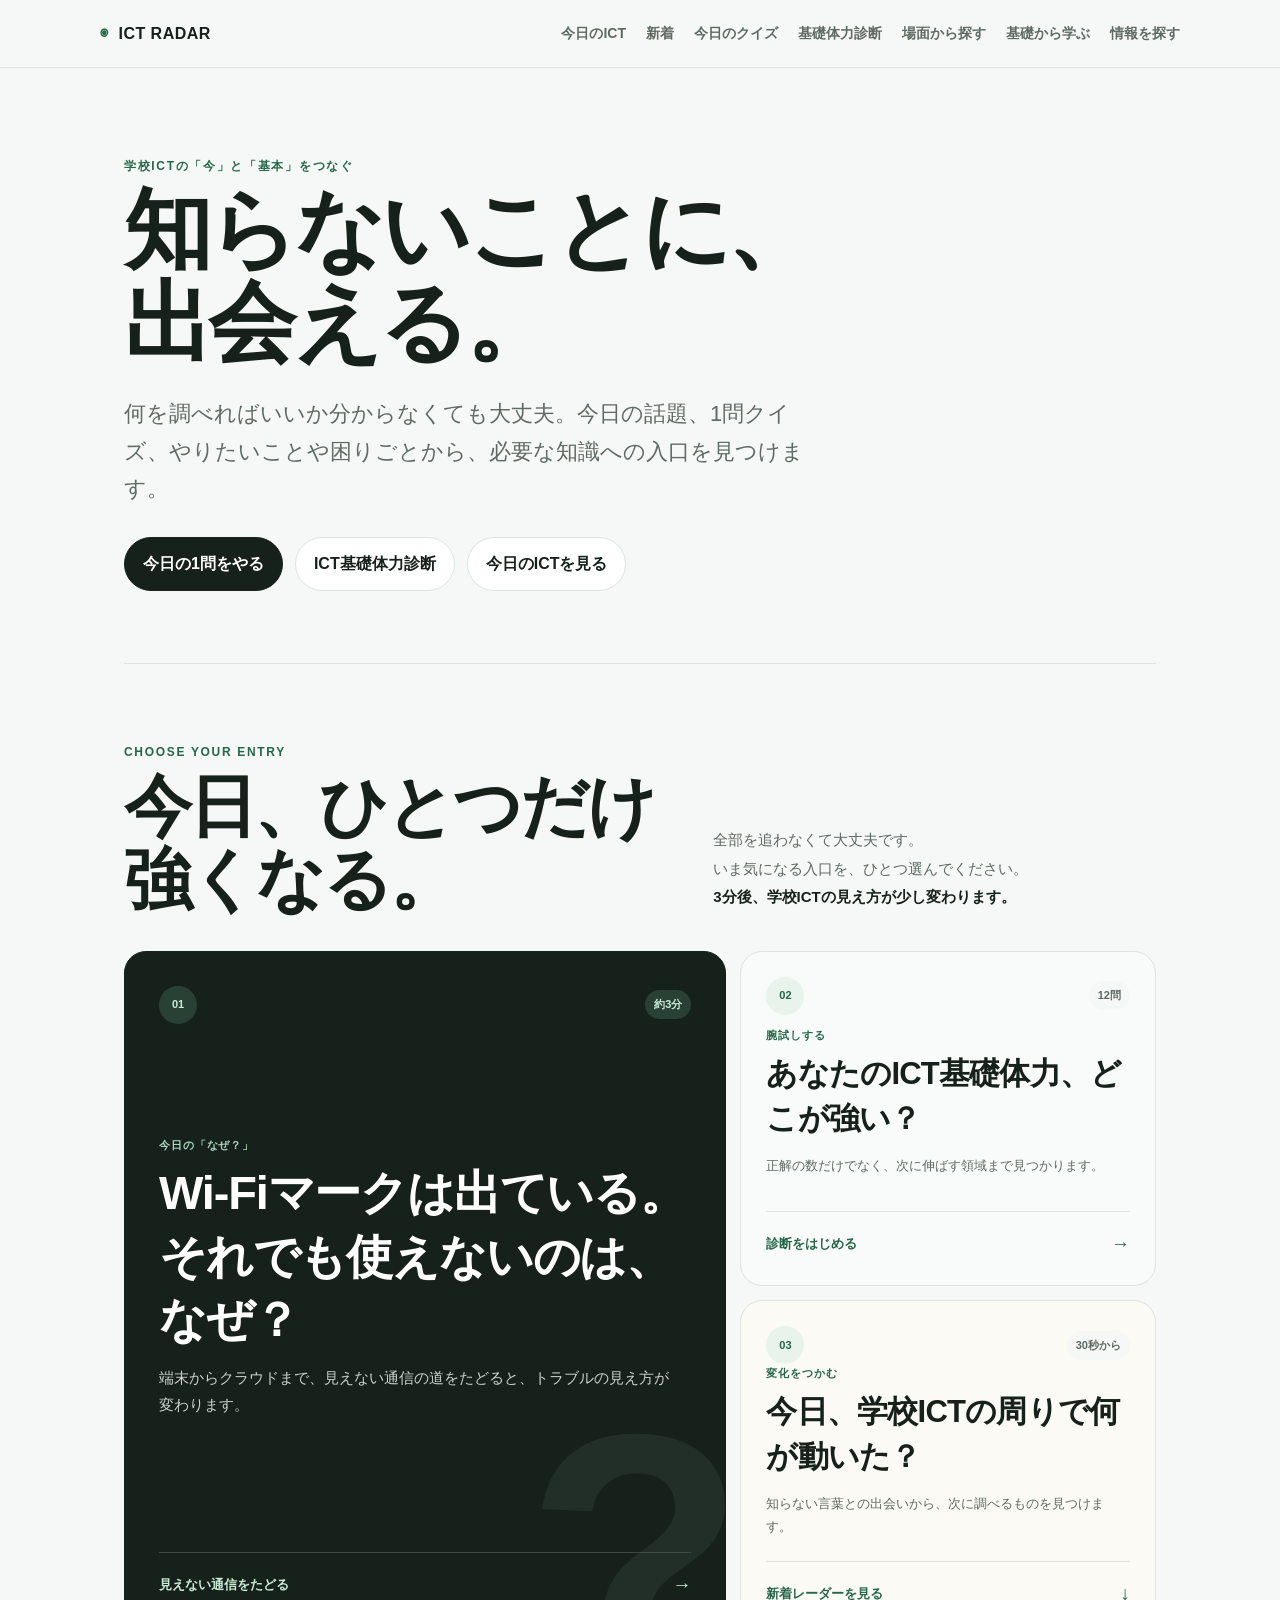
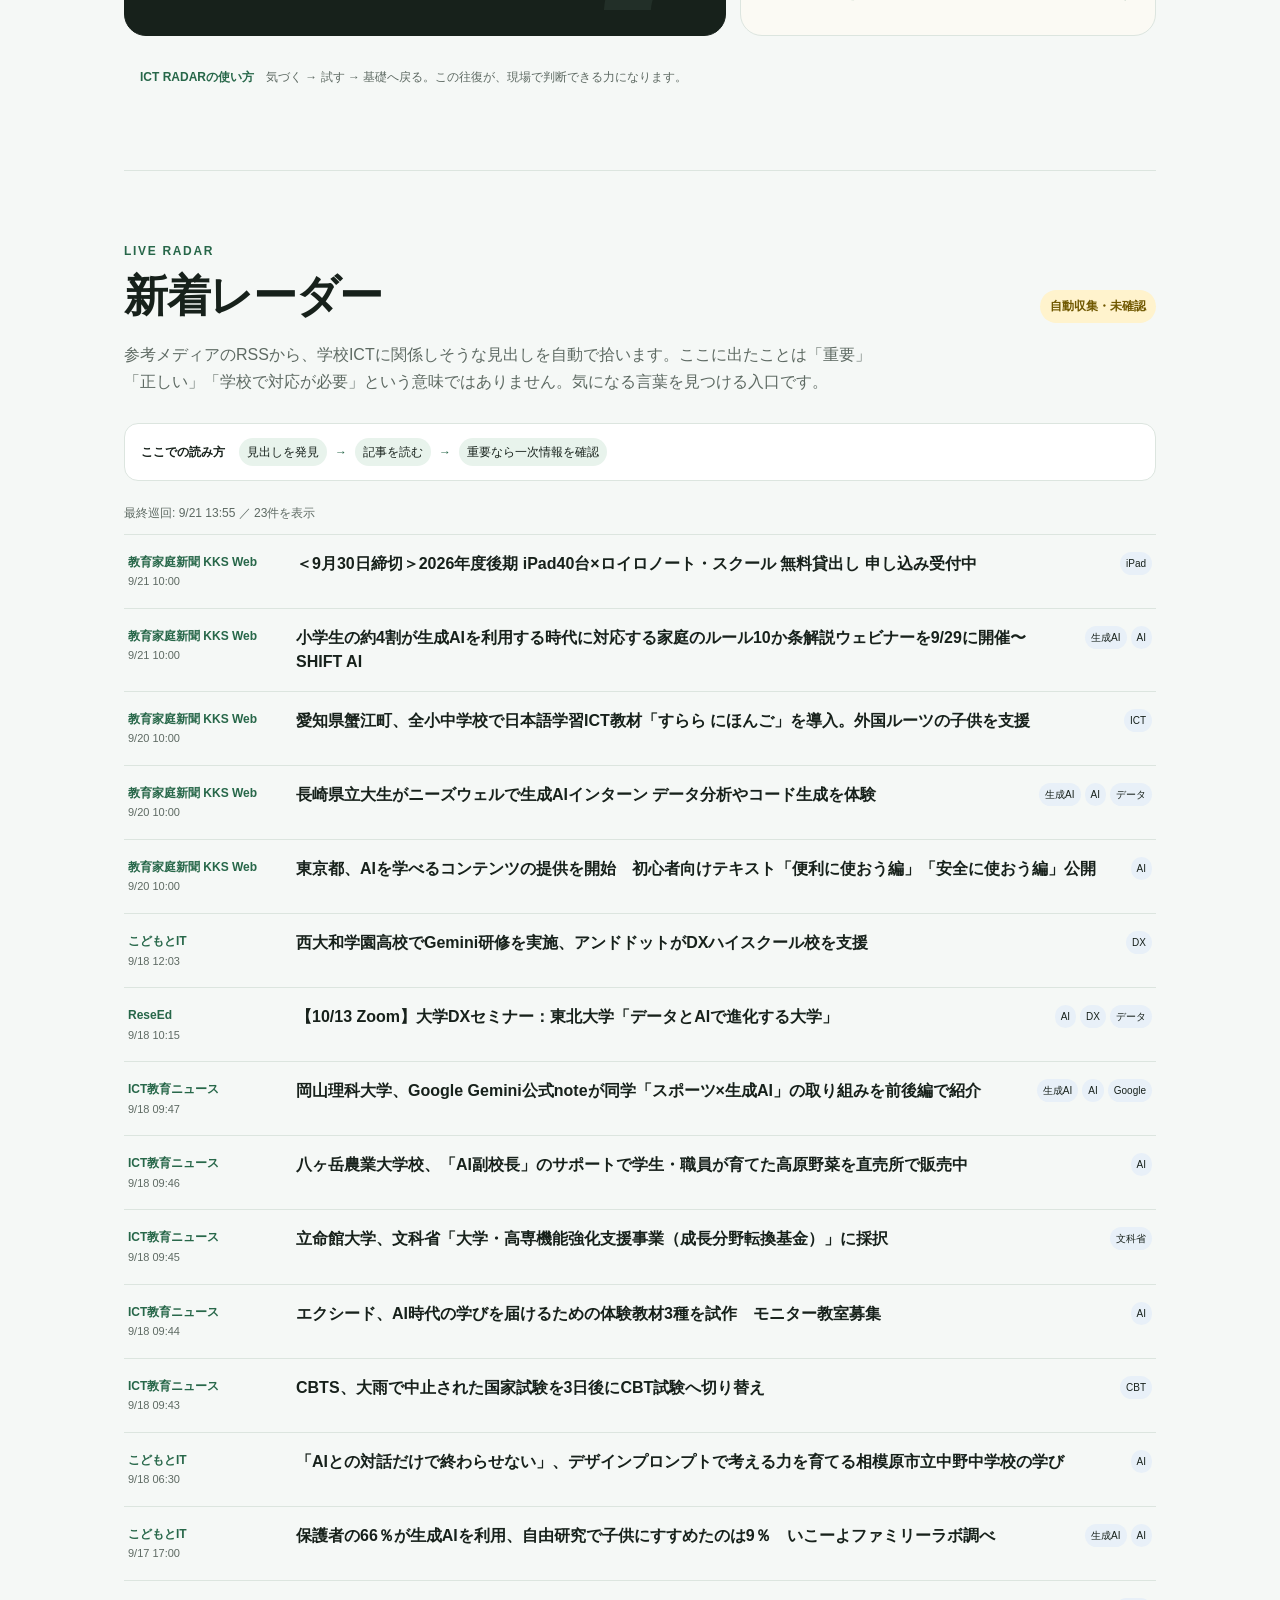
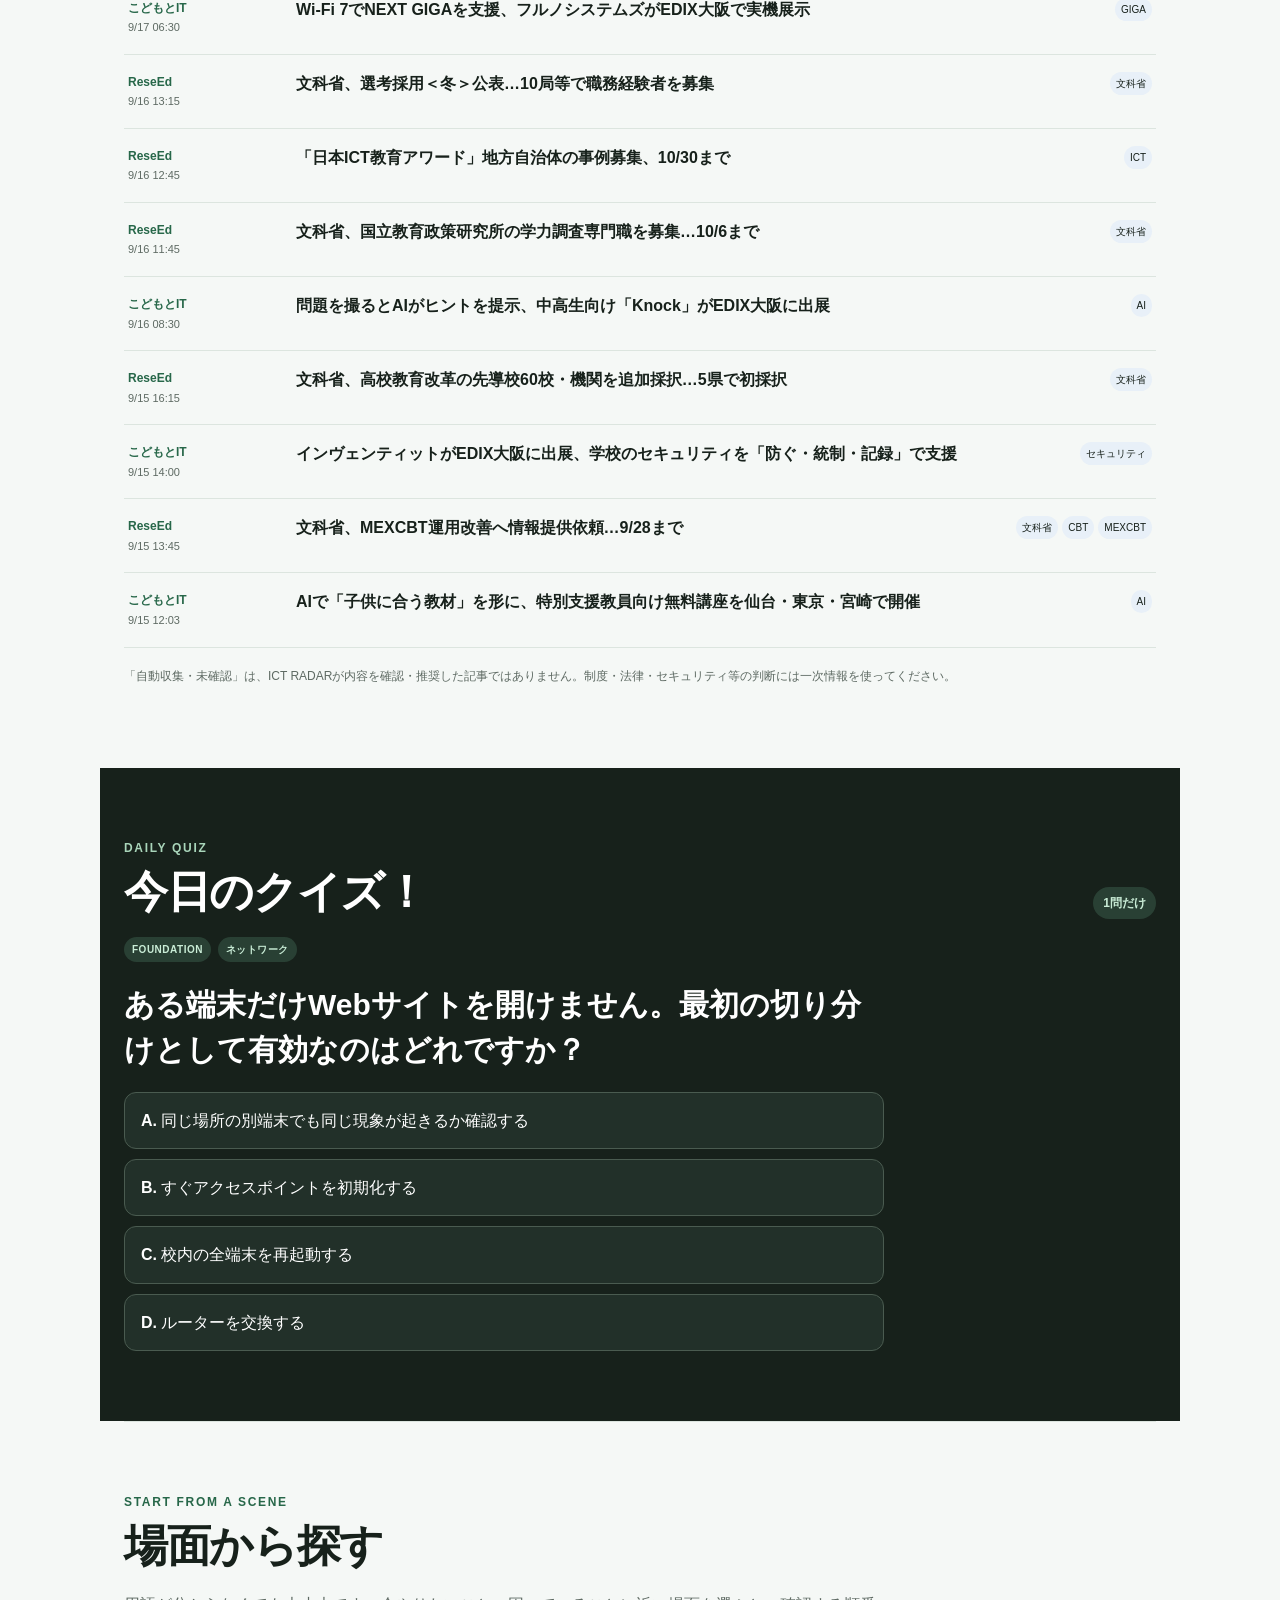
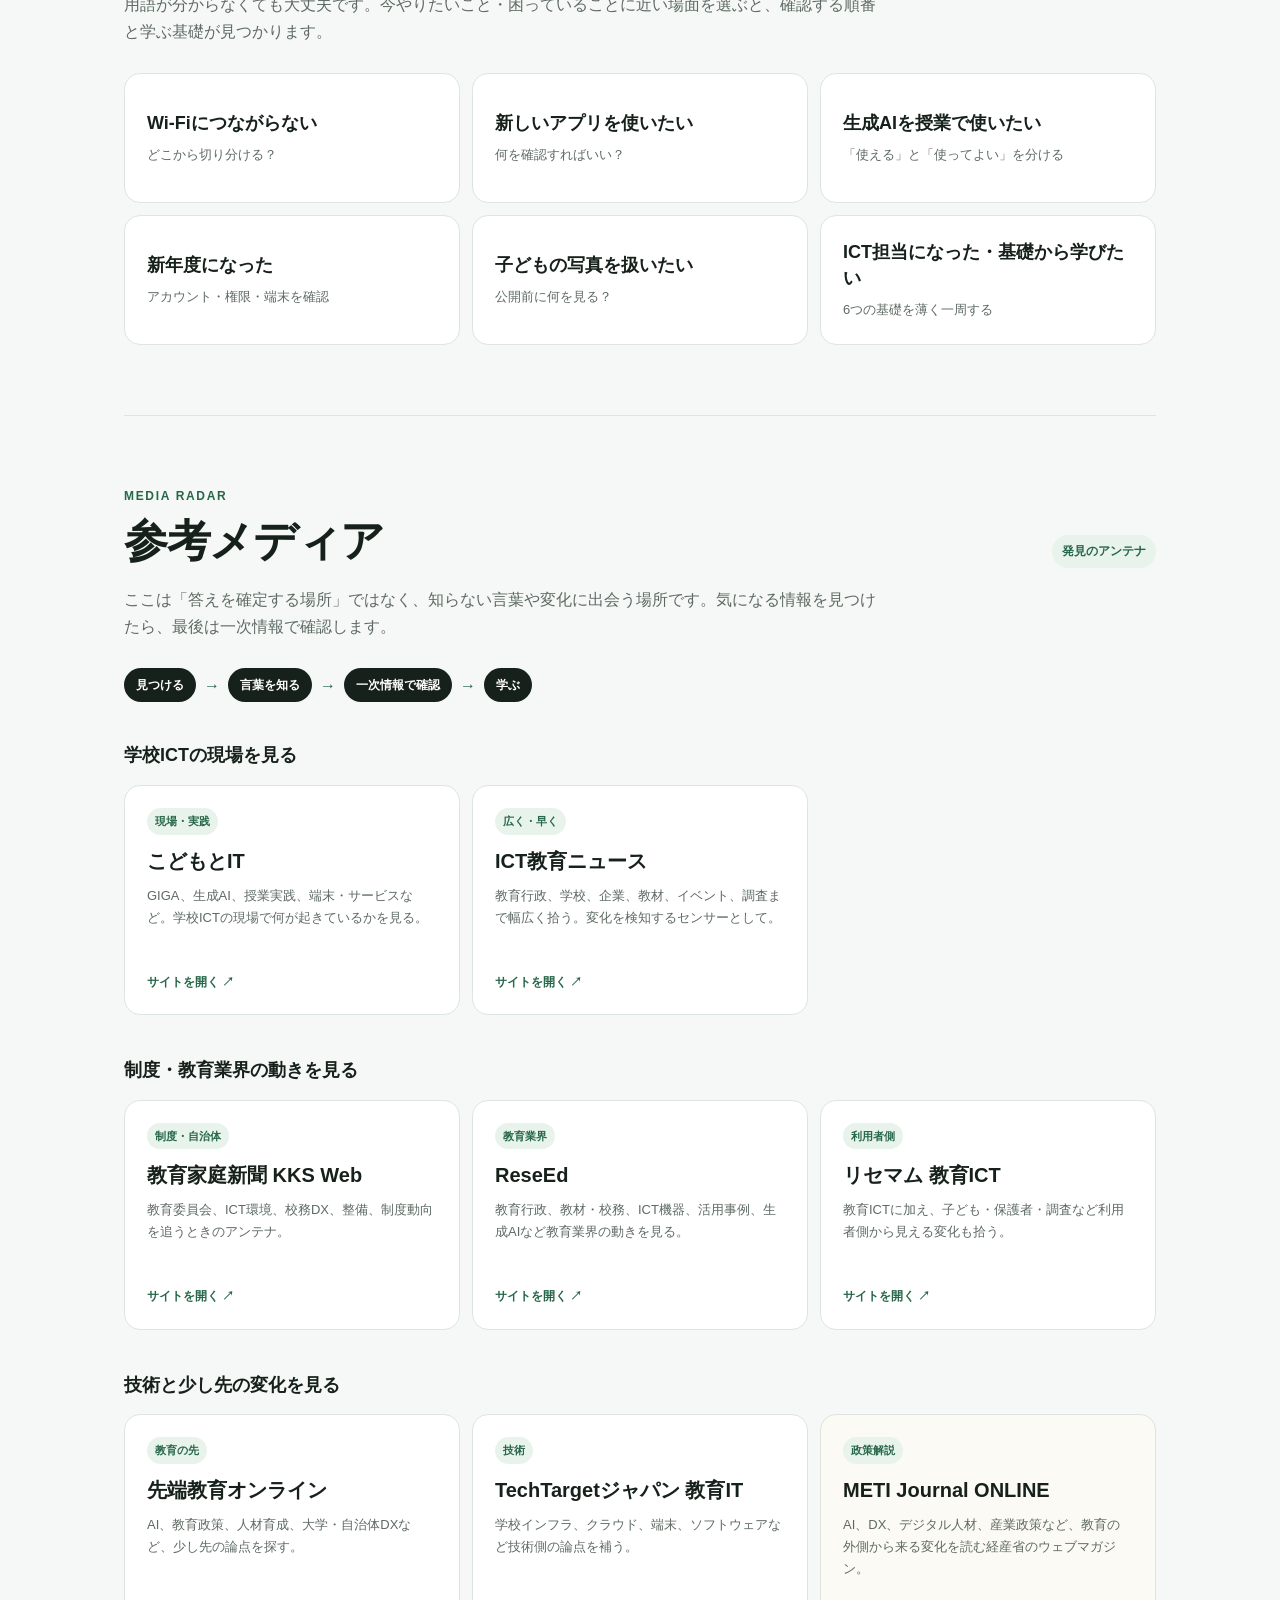
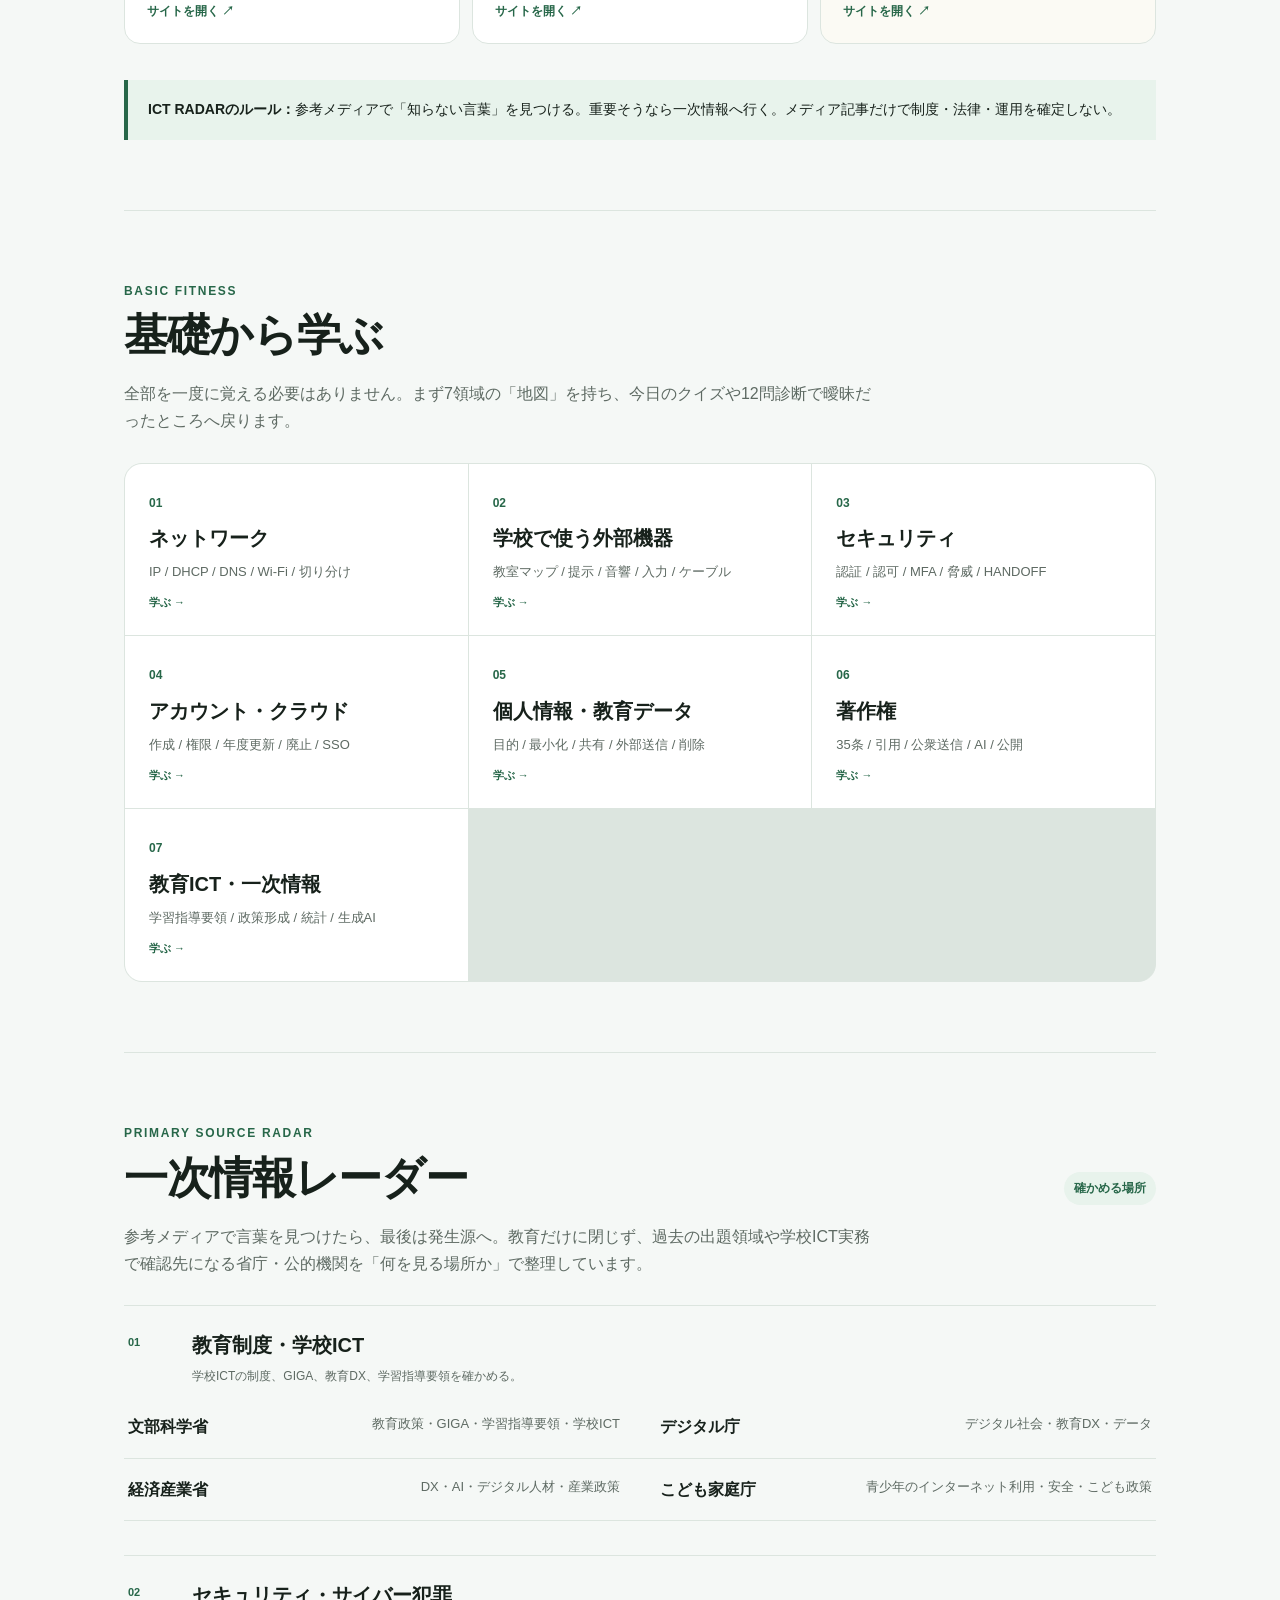
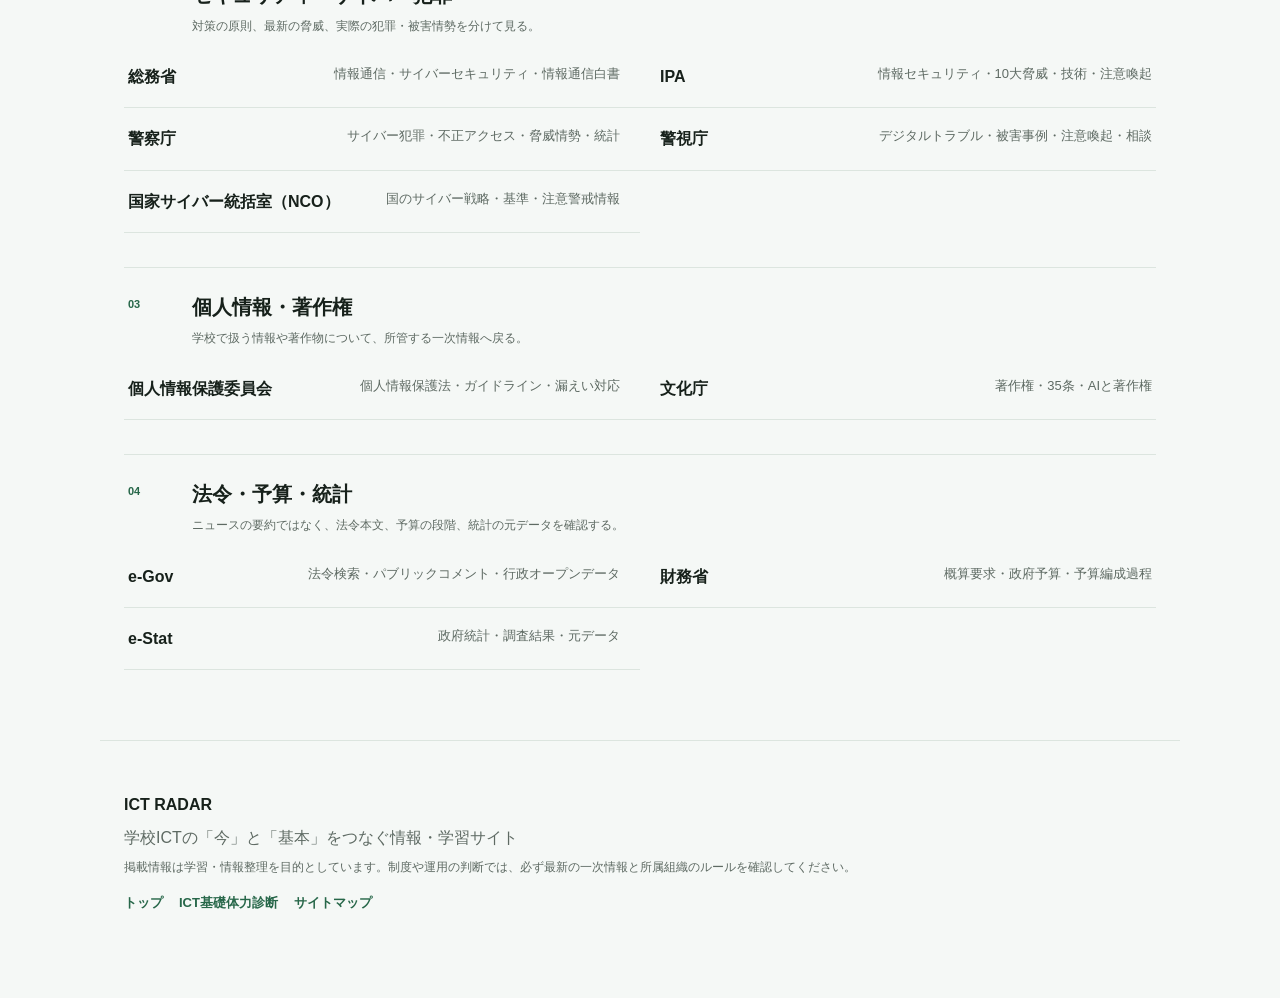
==== commit 8a714593: "トップページからサイトマップへ案内" ====
--- a/index.html
+++ b/index.html
@@ -193,6 +193,7 @@
 <footer>
   <strong>ICT RADAR</strong><p>学校ICTの「今」と「基本」をつなぐ情報・学習サイト</p>
   <p class="small">掲載情報は学習・情報整理を目的としています。制度や運用の判断では、必ず最新の一次情報と所属組織のルールを確認してください。</p>
+  <p class="footer-links"><a href="index.html">トップ</a><a href="diagnosis.html">ICT基礎体力診断</a><a href="sitemap.html">サイトマップ</a></p>
 </footer>
 <script src="app.js"></script>
 </body>
--- a/styles.css
+++ b/styles.css
@@ -349,3 +349,30 @@
   .device-inventory li{display:block}
   .device-inventory li span{margin-right:7px}
 }
+
+
+/* Site map */
+.sitemap-hero{padding-bottom:54px}
+.sitemap-featured{display:grid;grid-template-columns:repeat(2,1fr);gap:16px}
+.sitemap-featured>a{display:block;padding:28px;border:1px solid var(--line);border-radius:20px;background:white;color:var(--ink);text-decoration:none;transition:transform .15s ease,border-color .15s ease}
+.sitemap-featured>a:hover,.sitemap-featured>a:focus,.sitemap-links>a:hover,.sitemap-links>a:focus,.sitemap-learning>a:hover,.sitemap-learning>a:focus{border-color:var(--green);transform:translateY(-2px)}
+.sitemap-featured span{font-size:11px;font-weight:900;letter-spacing:.12em;color:var(--green)}
+.sitemap-featured h3{margin:8px 0;font-size:24px}
+.sitemap-featured p{margin:0 0 18px;color:var(--muted);font-size:14px}
+.sitemap-featured b{color:var(--green);font-size:13px}
+.sitemap-links,.sitemap-learning{display:grid;grid-template-columns:repeat(2,1fr);gap:10px}
+.sitemap-links>a,.sitemap-learning>a{display:flex;gap:16px;align-items:flex-start;padding:20px;border:1px solid var(--line);border-radius:16px;background:white;color:var(--ink);text-decoration:none;transition:transform .15s ease,border-color .15s ease}
+.sitemap-links>a>span{flex:0 0 auto;padding:4px 8px;border-radius:999px;background:var(--pale);color:var(--green);font-size:10px;font-weight:900}
+.sitemap-links h3,.sitemap-learning h3{margin:0 0 4px;font-size:18px}
+.sitemap-links p,.sitemap-learning p{margin:0;color:var(--muted);font-size:13px}
+.sitemap-learning>a>span{display:grid;place-items:center;flex:0 0 34px;height:34px;border-radius:10px;background:var(--ink);color:white;font-size:11px;font-weight:900}
+.sitemap-source{display:flex;align-items:center;justify-content:space-between;gap:30px;padding:28px;border:1px solid var(--line);border-radius:20px;background:white}
+.sitemap-source h3{margin:0 0 6px;font-size:22px}
+.sitemap-source p{margin:0;color:var(--muted);max-width:650px}
+.footer-links{display:flex;gap:16px;flex-wrap:wrap;margin:14px 0}
+.footer-links a{color:var(--green);font-size:13px;font-weight:800;text-decoration:none}
+@media(max-width:760px){
+  .sitemap-featured,.sitemap-links,.sitemap-learning{grid-template-columns:1fr}
+  .sitemap-source{display:block}
+  .sitemap-source .button{margin-top:18px}
+}
